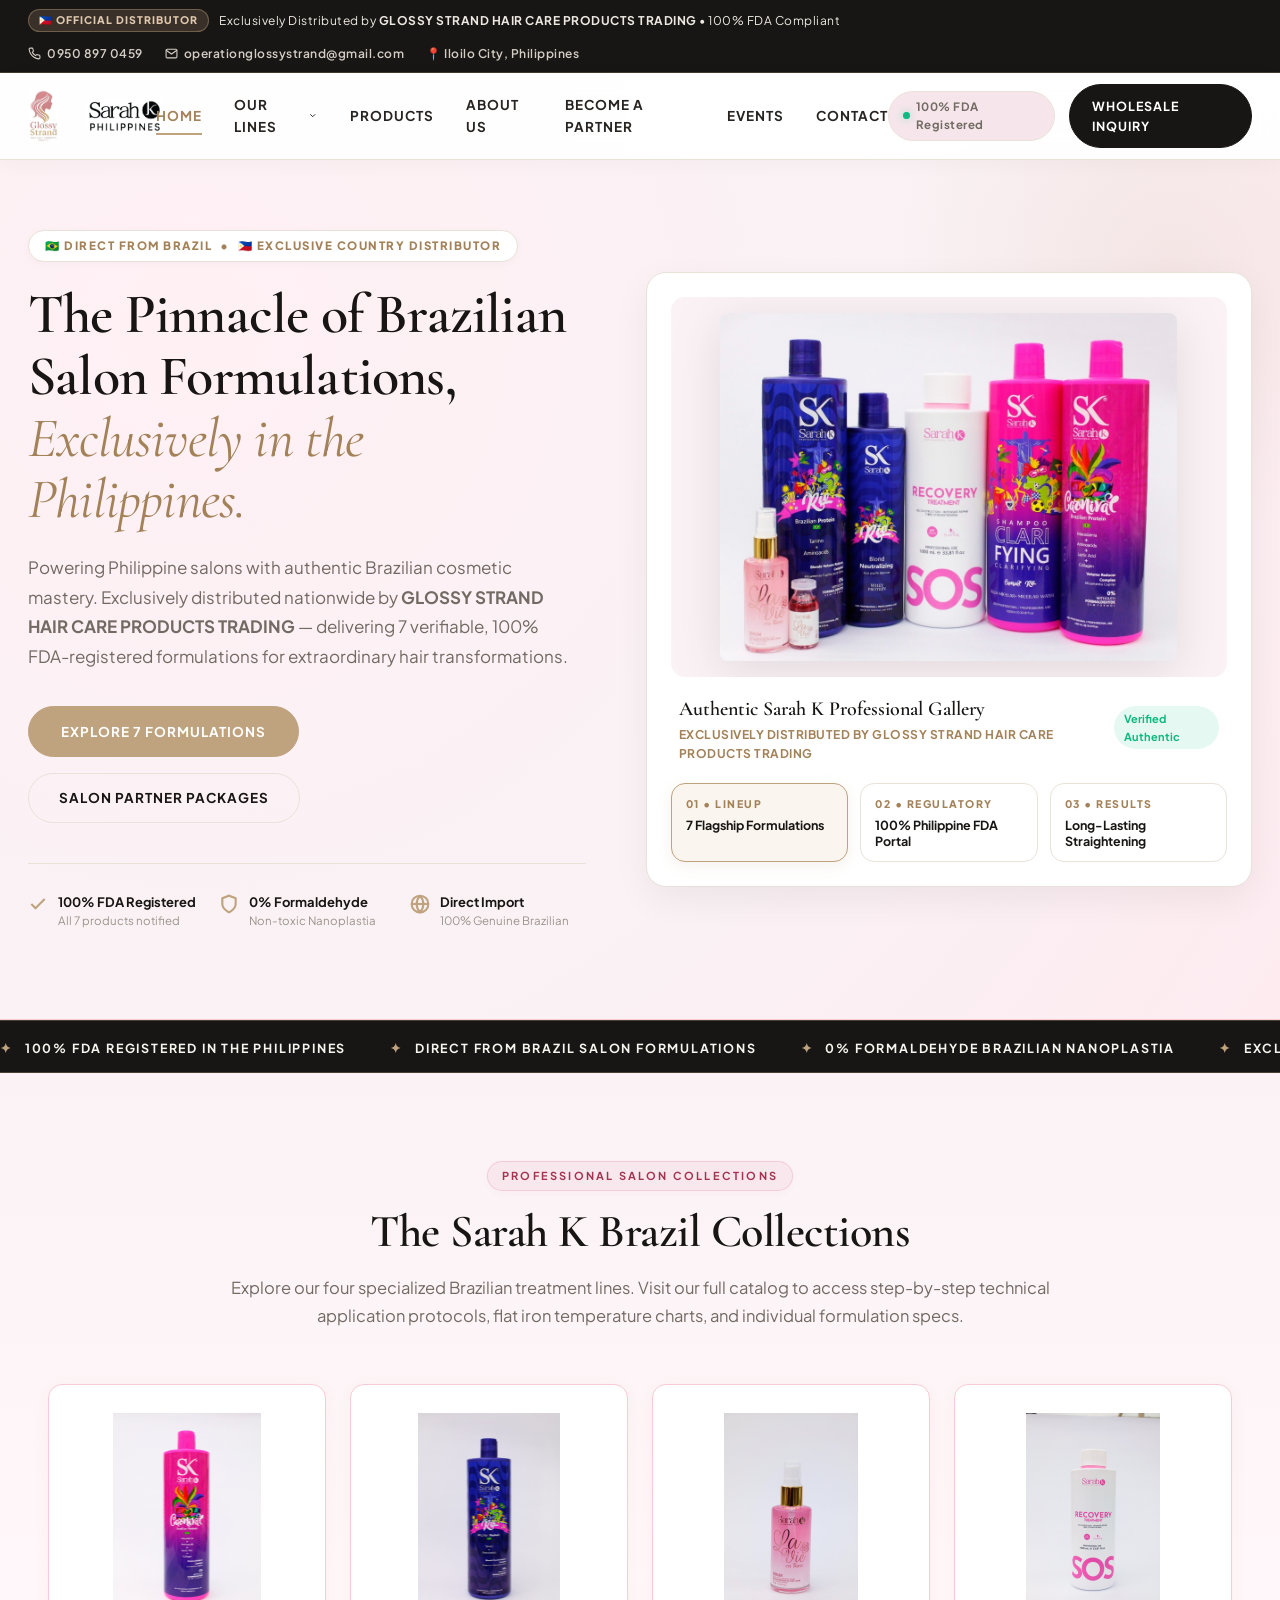
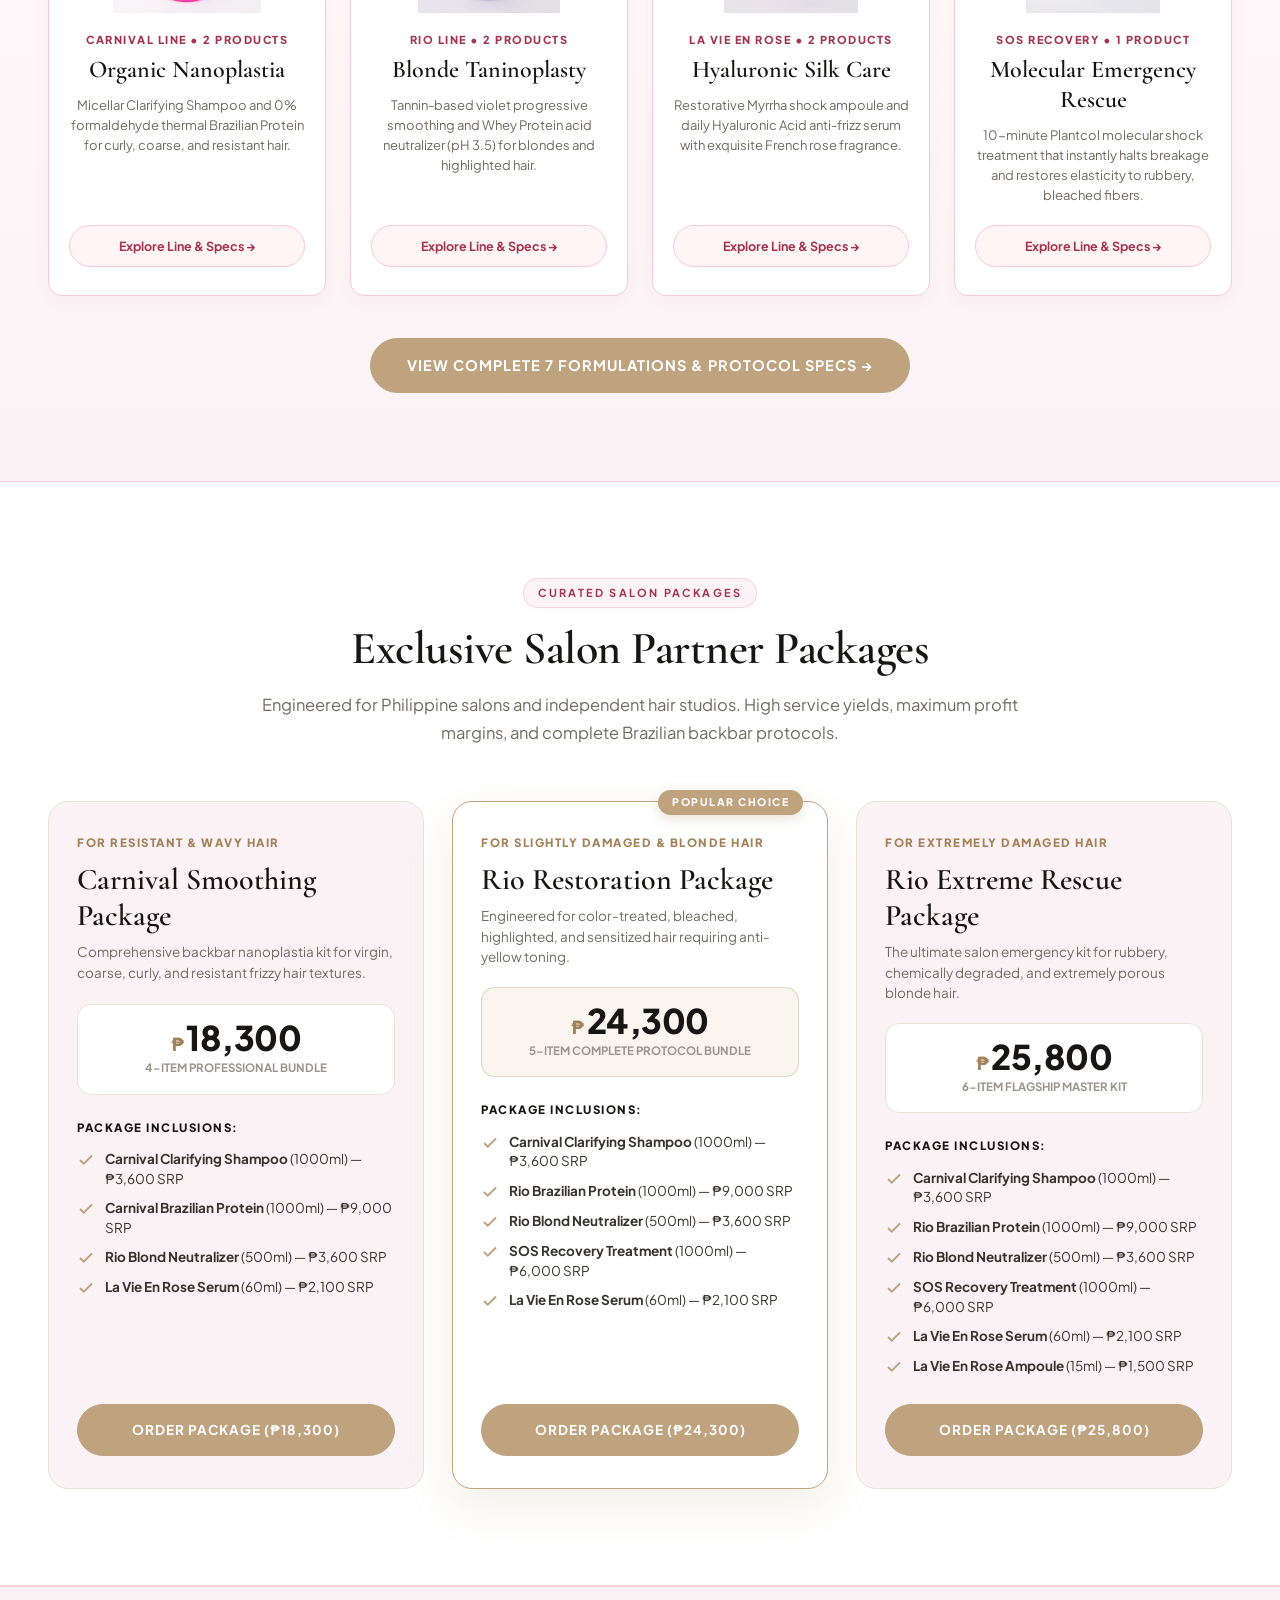
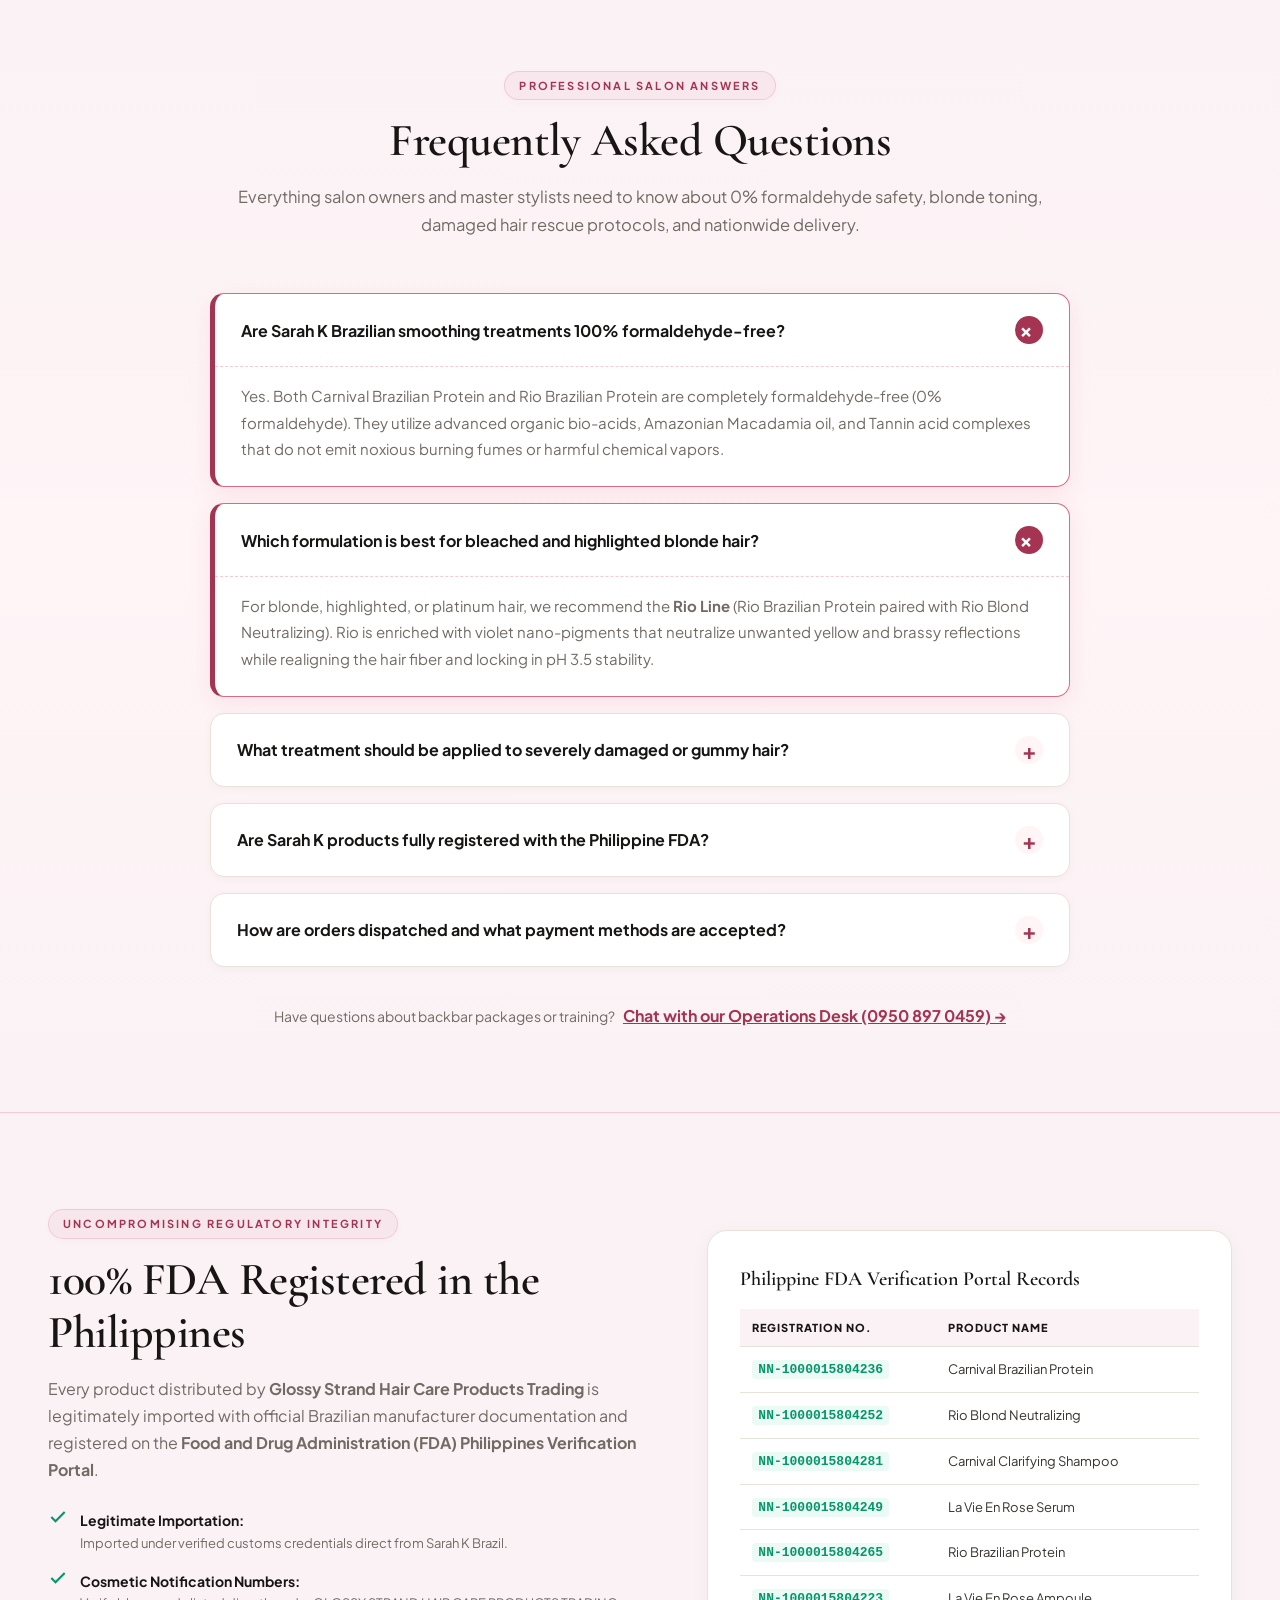
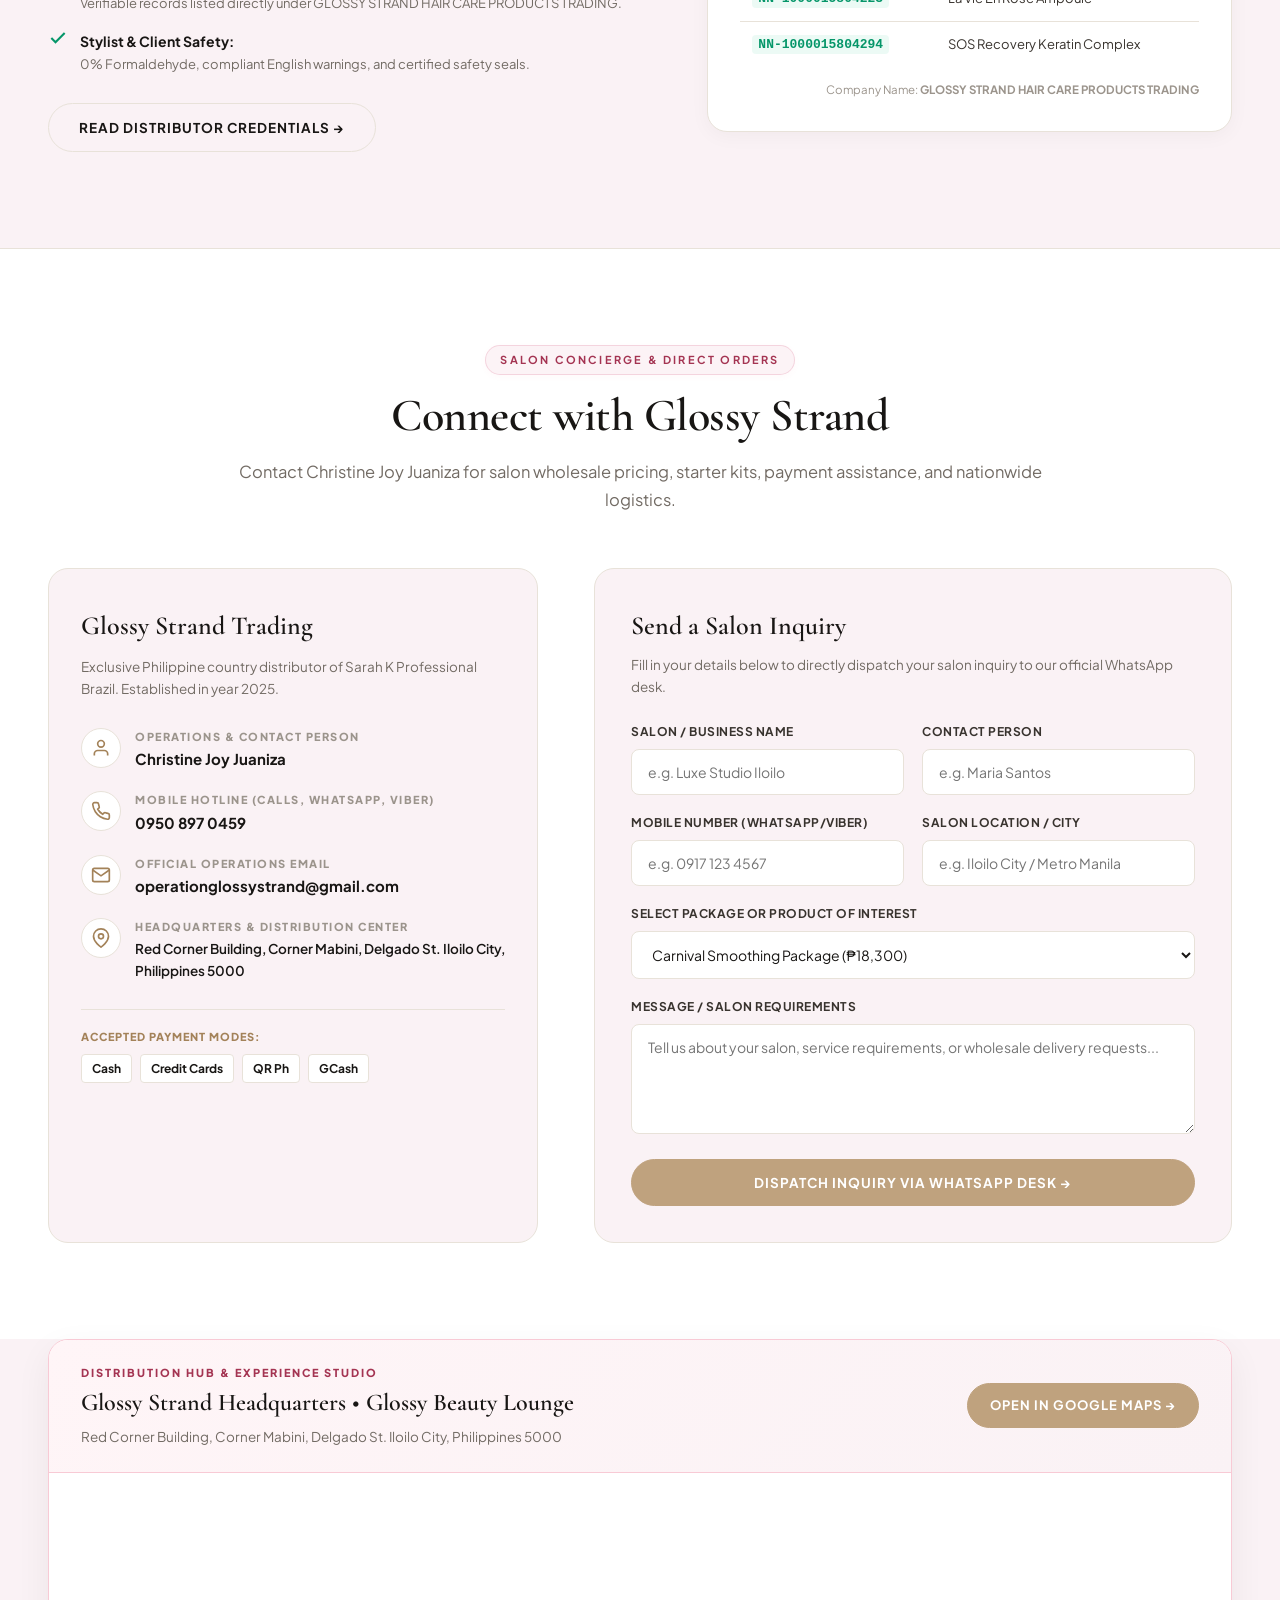
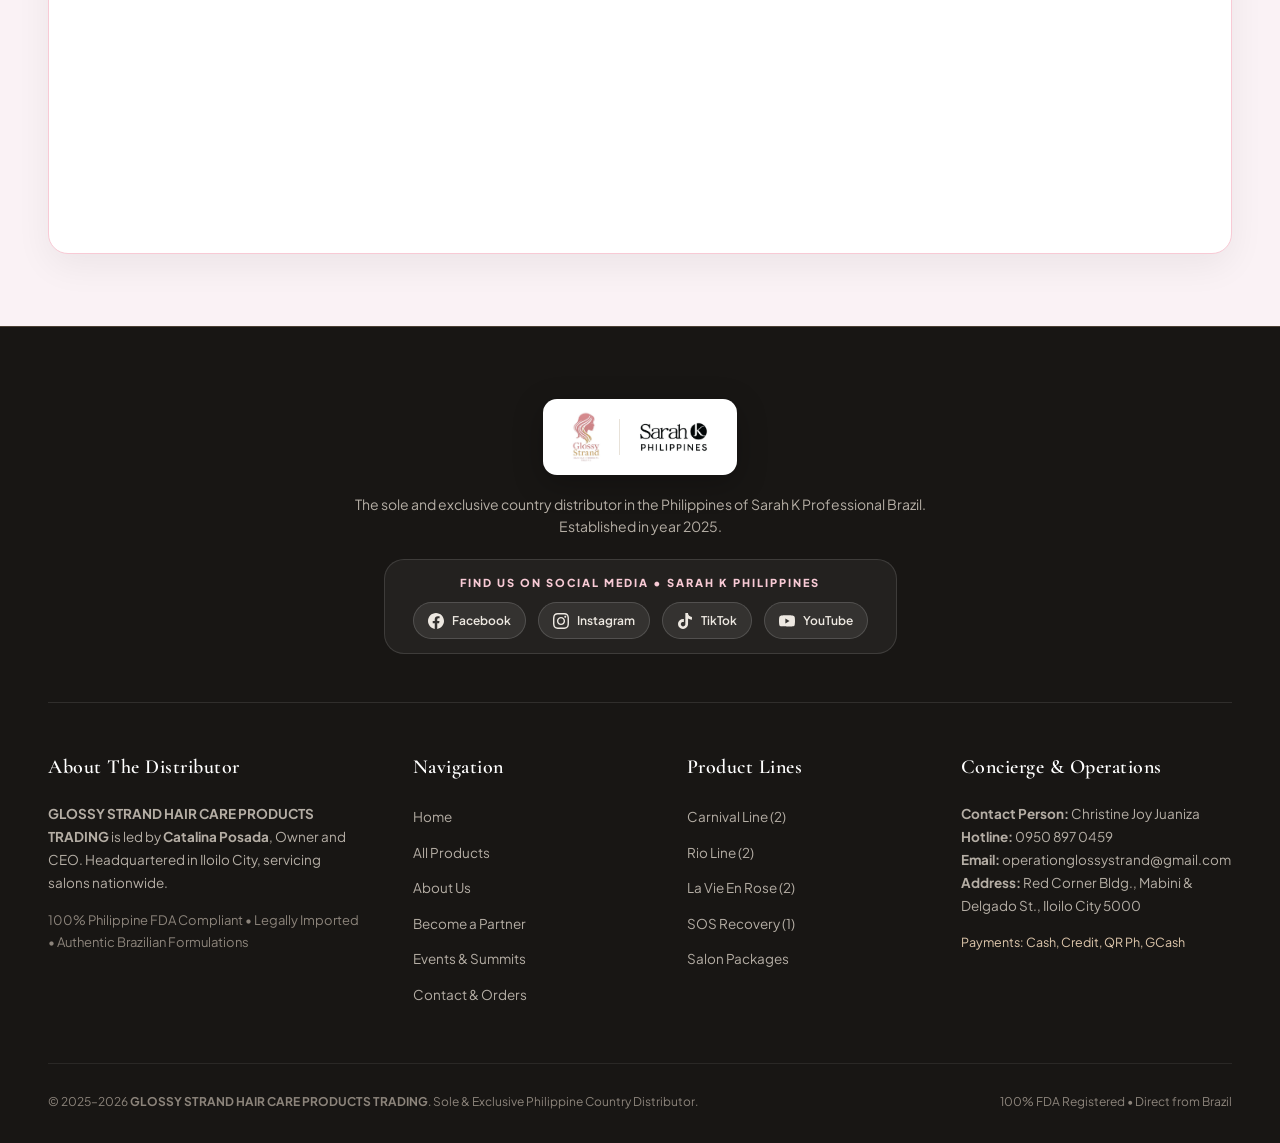
==== index.html @ d7c6caba "feat: complete Glossy Strand website with all pages, galleries, Google maps and social links" ====
<!DOCTYPE html>
<html lang="en">
<head>
  <meta charset="UTF-8">
  <meta name="viewport" content="width=device-width, initial-scale=1.0">
  <title>Glossy Strand • Exclusive Philippine Distributor of Sarah K Brazil • Brazilian Salon Cosmetics</title>
  <meta name="description" content="Official website of Glossy Strand Hair Care Products Trading, the sole country distributor of Sarah K Professional Brazil in the Philippines. 100% FDA compliant salon hair treatments.">
  <link rel="stylesheet" href="assets/css/style.css">
  <link rel="icon" type="image/png" href="assets/img/logo-glossy-strand-clean.png">
</head>
<body>

  <!-- TOP ANNOUNCEMENT BAR -->
  <div class="top-bar">
    <div class="container-wide">
      <div class="top-bar-content">
        <div class="top-bar-left">
          <span class="top-bar-badge">🇵🇭 OFFICIAL DISTRIBUTOR</span>
          <span>Exclusively Distributed by <strong>GLOSSY STRAND HAIR CARE PRODUCTS TRADING</strong> • 100% FDA Compliant</span>
        </div>
        <div class="top-bar-right">
          <a href="tel:09508970459" class="top-bar-link">
            <svg width="13" height="13" viewBox="0 0 24 24" fill="none" stroke="currentColor" stroke-width="2"><path d="M22 16.92v3a2 2 0 0 1-2.18 2 19.79 19.79 0 0 1-8.63-3.07 19.5 19.5 0 0 1-6-6 19.79 19.79 0 0 1-3.07-8.67A2 2 0 0 1 4.11 2h3a2 2 0 0 1 2 1.72 12.84 12.84 0 0 0 .7 2.81 2 2 0 0 1-.45 2.11L8.09 9.91a16 16 0 0 0 6 6l1.27-1.27a2 2 0 0 1 2.11-.45 12.84 12.84 0 0 0 2.81.7A2 2 0 0 1 22 16.92z"></path></svg>
            0950 897 0459
          </a>
          <a href="mailto:operationglossystrand@gmail.com" class="top-bar-link">
            <svg width="13" height="13" viewBox="0 0 24 24" fill="none" stroke="currentColor" stroke-width="2"><path d="M4 4h16c1.1 0 2 .9 2 2v12c0 1.1-.9 2-2 2H4c-1.1 0-2-.9-2-2V6c0-1.1.9-2 2-2z"></path><polyline points="22,6 12,13 2,6"></polyline></svg>
            operationglossystrand@gmail.com
          </a>
          <span class="top-bar-link">📍 Iloilo City, Philippines</span>
        </div>
      </div>
    </div>
  </div>

  <!-- HAUTE LUXURY SITE HEADER -->
  <header class="site-header">
    <div class="container-wide">
      <div class="nav-inner">
        <!-- Dual Brand Crest: Glossy Strand Primary + Sarah K Secondary -->
        <a href="index.html" class="brand-wrapper" title="Glossy Strand Hair Care Products Trading • Sarah K Philippines">
          <img src="assets/img/logo-glossy-strand-clean.png" alt="Glossy Strand Hair Care Products Trading" class="brand-logo-main">
          <span class="brand-divider"></span>
          <img src="assets/img/logo-sarah-k-philippines-clean.png" alt="Sarah K Philippines" class="brand-logo-secondary">
        </a>

        <!-- Main Navigation Links -->
        <nav class="nav-menu">
          <a href="index.html" class="nav-link active">Home</a>
          <div class="nav-link has-dropdown" data-toggle="mega-menu">
            Our Lines
            <svg width="11" height="11" viewBox="0 0 24 24" fill="none" stroke="currentColor" stroke-width="2.5"><polyline points="6 9 12 15 18 9"></polyline></svg>
          </div>
          <a href="products.html" class="nav-link">Products</a>
          <a href="about.html" class="nav-link">About Us</a>
          <a href="distributor.html" class="nav-link">Become a Partner</a>
          <a href="events.html" class="nav-link">Events</a>
          <a href="contact.html" class="nav-link">Contact</a>
        </nav>

        <!-- Header Actions -->
        <div class="nav-actions">
          <div class="header-status-pill">
            <span class="dot"></span>
            <span>100% FDA Registered</span>
          </div>
          <a href="contact.html" class="btn-header-cta">
            Wholesale Inquiry
          </a>
          <button class="mobile-toggle" aria-label="Toggle Navigation">☰</button>
        </div>
      </div>
    </div>

    <!-- Mega Menu Drawer -->
    <div class="mega-menu-drawer" id="megaMenuDrawer">
      <div class="container">
        <div class="mega-menu-inner">
          <div class="mega-menu-header">
            <div class="mega-menu-title">Sarah K Brazil Professional Collections</div>
            <a href="products.html" class="cta-gold" style="padding: 8px 18px; font-size: 11.5px;">View Complete Catalog &rarr;</a>
          </div>
          <div class="mega-menu-grid">
            <a href="products.html?filter=carnival" class="mega-card">
              <img src="assets/img/carnival-protein.jpg" alt="Carnival Line" class="mega-card-img">
              <span class="mega-card-name">Carnival Line (2)</span>
              <span class="mega-card-desc">Micellar Clarifying Shampoo + Nanoplastia Protein</span>
            </a>
            <a href="products.html?filter=rio" class="mega-card">
              <img src="assets/img/rio-protein.jpg" alt="Rio Line" class="mega-card-img">
              <span class="mega-card-name">Rio Line (2)</span>
              <span class="mega-card-desc">Taninoplasty Blonde Protein + Acid Neutralizer</span>
            </a>
            <a href="products.html?filter=lavie" class="mega-card">
              <img src="assets/img/lavie-serum.jpg" alt="La Vie En Rose" class="mega-card-img">
              <span class="mega-card-name">La Vie En Rose (2)</span>
              <span class="mega-card-desc">Myrrha Restorative Ampoule + Hyaluronic Serum</span>
            </a>
            <a href="products.html?filter=sos" class="mega-card">
              <img src="assets/img/sos-recovery.jpg" alt="SOS Recovery" class="mega-card-img">
              <span class="mega-card-name">SOS Recovery (1)</span>
              <span class="mega-card-desc">10-Minute Plantcol Molecular Emergency Treatment</span>
            </a>
          </div>
        </div>
      </div>
    </div>
  </header>

  <!-- =========================================================================
       EDITORIAL HERO SHOWCASE (REPLACES WEIRD HERO SLIDER)
       Clean, Architectural, Split-Screen with Interactive 3-Card Spotlight
       ========================================================================= -->
  <section class="editorial-hero-section">
    <div class="container-wide">
      <div class="hero-editorial-grid">
        
        <!-- Left Editorial Story -->
        <div class="hero-editorial-content">
          <div class="hero-distributor-badge">
            <span>🇧🇷 Direct from Brazil</span>
            <span>•</span>
            <span>🇵🇭 Exclusive Country Distributor</span>
          </div>
          <h1 class="hero-headline">
            The Pinnacle of Brazilian Salon Formulations, <em>Exclusively in the Philippines.</em>
          </h1>
          <p class="hero-description">
            Powering Philippine salons with authentic Brazilian cosmetic mastery. Exclusively distributed nationwide by <strong>GLOSSY STRAND HAIR CARE PRODUCTS TRADING</strong> — delivering 7 verifiable, 100% FDA-registered formulations for extraordinary hair transformations.
          </p>

          <div class="hero-cta-group">
            <a href="#boutique" class="cta-gold">Explore 7 Formulations</a>
            <a href="distributor.html" class="cta-outline">Salon Partner Packages</a>
          </div>

          <div class="hero-trust-strip">
            <div class="hero-trust-item">
              <svg width="20" height="20" viewBox="0 0 24 24" fill="none" stroke="currentColor" stroke-width="2.5"><polyline points="20 6 9 17 4 12"></polyline></svg>
              <div>
                <strong>100% FDA Registered</strong>
                <span>All 7 products notified</span>
              </div>
            </div>
            <div class="hero-trust-item">
              <svg width="20" height="20" viewBox="0 0 24 24" fill="none" stroke="currentColor" stroke-width="2.5"><path d="M12 22s8-4 8-10V5l-8-3-8 3v7c0 6 8 10 8 10z"></path></svg>
              <div>
                <strong>0% Formaldehyde</strong>
                <span>Non-toxic Nanoplastia</span>
              </div>
            </div>
            <div class="hero-trust-item">
              <svg width="20" height="20" viewBox="0 0 24 24" fill="none" stroke="currentColor" stroke-width="2.5"><circle cx="12" cy="12" r="10"></circle><path d="M12 2a14.5 14.5 0 0 0 0 20 14.5 14.5 0 0 0 0-20"></path><path d="M2 12h20"></path></svg>
              <div>
                <strong>Direct Import</strong>
                <span>100% Genuine Brazilian</span>
              </div>
            </div>
          </div>
        </div>

        <!-- Right Interactive Spotlight Gallery -->
        <div class="hero-spotlight-gallery">
          <div class="gallery-stage">
            
            <div class="gallery-frame-container">
              <!-- Frame 1: All 7 Products Lineup -->
              <div class="gallery-frame active" id="frame-lineup">
                <img src="assets/img/slide-products-lineup.jpg" alt="Sarah K Brazil 7 Formulations Complete Lineup">
              </div>

              <!-- Frame 2: FDA Compliance Records -->
              <div class="gallery-frame" id="frame-fda">
                <img src="assets/img/slide-fda-compliance.jpg" alt="Philippine FDA Verification Portal and International Certificates">
              </div>

              <!-- Frame 3: Straightening Hair Model -->
              <div class="gallery-frame gallery-frame-model" id="frame-model">
                <img src="assets/img/slide-straightening-secret.jpg" alt="The Secret to Long-Lasting Straightening Starts Here">
              </div>
            </div>

            <div class="gallery-caption-bar">
              <div>
                <div class="gallery-caption-title">Authentic Sarah K Professional Gallery</div>
                <div class="gallery-caption-sub">Exclusively Distributed by Glossy Strand Hair Care Products Trading</div>
              </div>
              <span style="font-size: 11px; font-weight: 700; color: #10B981; background: rgba(16,185,129,0.1); padding: 4px 10px; border-radius: 9999px;">
                Verified Authentic
              </span>
            </div>

            <!-- 3 Interactive Selector Cards -->
            <div class="gallery-selector-tabs">
              <div class="gallery-tab-card active" data-frame="frame-lineup">
                <span class="tab-card-num">01 • LINEUP</span>
                <span class="tab-card-name">7 Flagship Formulations</span>
              </div>
              <div class="gallery-tab-card" data-frame="frame-fda">
                <span class="tab-card-num">02 • REGULATORY</span>
                <span class="tab-card-name">100% Philippine FDA Portal</span>
              </div>
              <div class="gallery-tab-card" data-frame="frame-model">
                <span class="tab-card-num">03 • RESULTS</span>
                <span class="tab-card-name">Long-Lasting Straightening</span>
              </div>
            </div>

          </div>
        </div>

      </div>
    </div>
  </section>

  <!-- LUXURY MARQUEE RIBBON -->
  <div class="luxury-ribbon">
    <div class="ribbon-track">
      <span class="ribbon-item"><span class="ribbon-star">✦</span> 100% FDA Registered in the Philippines</span>
      <span class="ribbon-item"><span class="ribbon-star">✦</span> Direct from Brazil Salon Formulations</span>
      <span class="ribbon-item"><span class="ribbon-star">✦</span> 0% Formaldehyde Brazilian Nanoplastia</span>
      <span class="ribbon-item"><span class="ribbon-star">✦</span> Exclusively Distributed by Glossy Strand</span>
      <span class="ribbon-item"><span class="ribbon-star">✦</span> Backbar Starter Packages Available</span>
      <span class="ribbon-item"><span class="ribbon-star">✦</span> Trusted by Master Hair Artists Nationwide</span>
      <!-- Seamless loop -->
      <span class="ribbon-item"><span class="ribbon-star">✦</span> 100% FDA Registered in the Philippines</span>
      <span class="ribbon-item"><span class="ribbon-star">✦</span> Direct from Brazil Salon Formulations</span>
      <span class="ribbon-item"><span class="ribbon-star">✦</span> 0% Formaldehyde Brazilian Nanoplastia</span>
      <span class="ribbon-item"><span class="ribbon-star">✦</span> Exclusively Distributed by Glossy Strand</span>
      <span class="ribbon-item"><span class="ribbon-star">✦</span> Backbar Starter Packages Available</span>
      <span class="ribbon-item"><span class="ribbon-star">✦</span> Trusted by Master Hair Artists Nationwide</span>
    </div>
  </div>

  <!-- =========================================================================
       EDITORIAL COLLECTIONS SHOWCASE (BRIEF TEASER - DIRECTS TO PRODUCTS PAGE)
       ========================================================================= -->
  <section class="home-showcase-section" id="showcase">
    <div class="container">
      <div class="section-head">
        <span class="section-eyebrow">Professional Salon Collections</span>
        <h2 class="section-title">The Sarah K Brazil Collections</h2>
        <p class="section-subtitle">
          Explore our four specialized Brazilian treatment lines. Visit our full catalog to access step-by-step technical application protocols, flat iron temperature charts, and individual formulation specs.
        </p>
      </div>

      <div class="home-showcase-grid">

        <!-- Line 1: Carnival Line -->
        <div class="home-showcase-card">
          <div class="home-showcase-img-box">
            <img src="assets/img/carnival-protein.jpg" alt="Carnival Line - Organic Nanoplastia">
          </div>
          <span class="home-showcase-count">Carnival Line • 2 Products</span>
          <h3 class="home-showcase-title">Organic Nanoplastia</h3>
          <p class="home-showcase-summary">
            Micellar Clarifying Shampoo and 0% formaldehyde thermal Brazilian Protein for curly, coarse, and resistant hair.
          </p>
          <a href="products.html?filter=carnival" class="btn-showcase-explore">
            Explore Line &amp; Specs &rarr;
          </a>
        </div>

        <!-- Line 2: Rio Line -->
        <div class="home-showcase-card">
          <div class="home-showcase-img-box">
            <img src="assets/img/rio-protein.jpg" alt="Rio Line - Taninoplasty Blonde Smoothing">
          </div>
          <span class="home-showcase-count">Rio Line • 2 Products</span>
          <h3 class="home-showcase-title">Blonde Taninoplasty</h3>
          <p class="home-showcase-summary">
            Tannin-based violet progressive smoothing and Whey Protein acid neutralizer (pH 3.5) for blondes and highlighted hair.
          </p>
          <a href="products.html?filter=rio" class="btn-showcase-explore">
            Explore Line &amp; Specs &rarr;
          </a>
        </div>

        <!-- Line 3: La Vie En Rose -->
        <div class="home-showcase-card">
          <div class="home-showcase-img-box">
            <img src="assets/img/lavie-serum.jpg" alt="La Vie En Rose Line - Hyaluronic & Myrrha Care">
          </div>
          <span class="home-showcase-count">La Vie En Rose • 2 Products</span>
          <h3 class="home-showcase-title">Hyaluronic Silk Care</h3>
          <p class="home-showcase-summary">
            Restorative Myrrha shock ampoule and daily Hyaluronic Acid anti-frizz serum with exquisite French rose fragrance.
          </p>
          <a href="products.html?filter=lavie" class="btn-showcase-explore">
            Explore Line &amp; Specs &rarr;
          </a>
        </div>

        <!-- Line 4: SOS Recovery -->
        <div class="home-showcase-card">
          <div class="home-showcase-img-box">
            <img src="assets/img/sos-recovery.jpg" alt="SOS Recovery Treatment - Plantcol Molecular Shock">
          </div>
          <span class="home-showcase-count">SOS Recovery • 1 Product</span>
          <h3 class="home-showcase-title">Molecular Emergency Rescue</h3>
          <p class="home-showcase-summary">
            10-minute Plantcol molecular shock treatment that instantly halts breakage and restores elasticity to rubbery, bleached fibers.
          </p>
          <a href="products.html?filter=sos" class="btn-showcase-explore">
            Explore Line &amp; Specs &rarr;
          </a>
        </div>

      </div>

      <!-- Callout to full catalog -->
      <div style="text-align: center; margin-top: 42px;">
        <a href="products.html" class="cta-gold" style="padding: 15px 36px; font-size: 14.5px;">
          View Complete 7 Formulations &amp; Protocol Specs &rarr;
        </a>
      </div>
    </div>
  </section>

  <!-- =========================================================================
       SALON PACKAGES ATELIER (3 SALON PACKAGES)
       ========================================================================= -->
  <section class="packages-atelier-section" id="packages">
    <div class="container">
      <div class="section-head">
        <span class="section-eyebrow">Curated Salon Packages</span>
        <h2 class="section-title">Exclusive Salon Partner Packages</h2>
        <p class="section-subtitle">
          Engineered for Philippine salons and independent hair studios. High service yields, maximum profit margins, and complete Brazilian backbar protocols.
        </p>
      </div>

      <div class="packages-grid">

        <!-- Package 1: Carnival -->
        <div class="luxury-pkg-card">
          <span class="pkg-target-badge">FOR RESISTANT &amp; WAVY HAIR</span>
          <h3 class="pkg-title">Carnival Smoothing Package</h3>
          <p class="pkg-summary">Comprehensive backbar nanoplastia kit for virgin, coarse, curly, and resistant frizzy hair textures.</p>

          <div class="pkg-price-banner">
            <div class="pkg-price-amount"><span>₱</span>18,300</div>
            <div class="pkg-price-caption">4-Item Professional Bundle</div>
          </div>

          <div class="pkg-includes-heading">Package Inclusions:</div>
          <ul class="pkg-items-list">
            <li class="pkg-item">
              <svg width="18" height="18" viewBox="0 0 24 24" fill="none" stroke="currentColor" stroke-width="2.5"><polyline points="20 6 9 17 4 12"></polyline></svg>
              <span><strong>Carnival Clarifying Shampoo</strong> (1000ml) — ₱3,600 SRP</span>
            </li>
            <li class="pkg-item">
              <svg width="18" height="18" viewBox="0 0 24 24" fill="none" stroke="currentColor" stroke-width="2.5"><polyline points="20 6 9 17 4 12"></polyline></svg>
              <span><strong>Carnival Brazilian Protein</strong> (1000ml) — ₱9,000 SRP</span>
            </li>
            <li class="pkg-item">
              <svg width="18" height="18" viewBox="0 0 24 24" fill="none" stroke="currentColor" stroke-width="2.5"><polyline points="20 6 9 17 4 12"></polyline></svg>
              <span><strong>Rio Blond Neutralizer</strong> (500ml) — ₱3,600 SRP</span>
            </li>
            <li class="pkg-item">
              <svg width="18" height="18" viewBox="0 0 24 24" fill="none" stroke="currentColor" stroke-width="2.5"><polyline points="20 6 9 17 4 12"></polyline></svg>
              <span><strong>La Vie En Rose Serum</strong> (60ml) — ₱2,100 SRP</span>
            </li>
          </ul>

          <a href="https://wa.me/639508970459?text=Hello%20Glossy%20Strand!%20I%20would%20like%20to%20order%20the%20Carnival%20Package%20(₱18,300)%20for%20my%20salon." target="_blank" class="cta-gold" style="width: 100%;">
            Order Package (₱18,300)
          </a>
        </div>

        <!-- Package 2: Rio Standard (Featured) -->
        <div class="luxury-pkg-card featured">
          <div class="pkg-ribbon">POPULAR CHOICE</div>
          <span class="pkg-target-badge">FOR SLIGHTLY DAMAGED &amp; BLONDE HAIR</span>
          <h3 class="pkg-title">Rio Restoration Package</h3>
          <p class="pkg-summary">Engineered for color-treated, bleached, highlighted, and sensitized hair requiring anti-yellow toning.</p>

          <div class="pkg-price-banner">
            <div class="pkg-price-amount"><span>₱</span>24,300</div>
            <div class="pkg-price-caption">5-Item Complete Protocol Bundle</div>
          </div>

          <div class="pkg-includes-heading">Package Inclusions:</div>
          <ul class="pkg-items-list">
            <li class="pkg-item">
              <svg width="18" height="18" viewBox="0 0 24 24" fill="none" stroke="currentColor" stroke-width="2.5"><polyline points="20 6 9 17 4 12"></polyline></svg>
              <span><strong>Carnival Clarifying Shampoo</strong> (1000ml) — ₱3,600 SRP</span>
            </li>
            <li class="pkg-item">
              <svg width="18" height="18" viewBox="0 0 24 24" fill="none" stroke="currentColor" stroke-width="2.5"><polyline points="20 6 9 17 4 12"></polyline></svg>
              <span><strong>Rio Brazilian Protein</strong> (1000ml) — ₱9,000 SRP</span>
            </li>
            <li class="pkg-item">
              <svg width="18" height="18" viewBox="0 0 24 24" fill="none" stroke="currentColor" stroke-width="2.5"><polyline points="20 6 9 17 4 12"></polyline></svg>
              <span><strong>Rio Blond Neutralizer</strong> (500ml) — ₱3,600 SRP</span>
            </li>
            <li class="pkg-item">
              <svg width="18" height="18" viewBox="0 0 24 24" fill="none" stroke="currentColor" stroke-width="2.5"><polyline points="20 6 9 17 4 12"></polyline></svg>
              <span><strong>SOS Recovery Treatment</strong> (1000ml) — ₱6,000 SRP</span>
            </li>
            <li class="pkg-item">
              <svg width="18" height="18" viewBox="0 0 24 24" fill="none" stroke="currentColor" stroke-width="2.5"><polyline points="20 6 9 17 4 12"></polyline></svg>
              <span><strong>La Vie En Rose Serum</strong> (60ml) — ₱2,100 SRP</span>
            </li>
          </ul>

          <a href="https://wa.me/639508970459?text=Hello%20Glossy%20Strand!%20I%20would%20like%20to%20order%20the%20Rio%20Package%20for%20Slightly%20Damaged%20Hair%20(₱24,300)%20for%20my%20salon." target="_blank" class="cta-gold" style="width: 100%;">
            Order Package (₱24,300)
          </a>
        </div>

        <!-- Package 3: Rio Extreme -->
        <div class="luxury-pkg-card">
          <span class="pkg-target-badge">FOR EXTREMELY DAMAGED HAIR</span>
          <h3 class="pkg-title">Rio Extreme Rescue Package</h3>
          <p class="pkg-summary">The ultimate salon emergency kit for rubbery, chemically degraded, and extremely porous blonde hair.</p>

          <div class="pkg-price-banner">
            <div class="pkg-price-amount"><span>₱</span>25,800</div>
            <div class="pkg-price-caption">6-Item Flagship Master Kit</div>
          </div>

          <div class="pkg-includes-heading">Package Inclusions:</div>
          <ul class="pkg-items-list">
            <li class="pkg-item">
              <svg width="18" height="18" viewBox="0 0 24 24" fill="none" stroke="currentColor" stroke-width="2.5"><polyline points="20 6 9 17 4 12"></polyline></svg>
              <span><strong>Carnival Clarifying Shampoo</strong> (1000ml) — ₱3,600 SRP</span>
            </li>
            <li class="pkg-item">
              <svg width="18" height="18" viewBox="0 0 24 24" fill="none" stroke="currentColor" stroke-width="2.5"><polyline points="20 6 9 17 4 12"></polyline></svg>
              <span><strong>Rio Brazilian Protein</strong> (1000ml) — ₱9,000 SRP</span>
            </li>
            <li class="pkg-item">
              <svg width="18" height="18" viewBox="0 0 24 24" fill="none" stroke="currentColor" stroke-width="2.5"><polyline points="20 6 9 17 4 12"></polyline></svg>
              <span><strong>Rio Blond Neutralizer</strong> (500ml) — ₱3,600 SRP</span>
            </li>
            <li class="pkg-item">
              <svg width="18" height="18" viewBox="0 0 24 24" fill="none" stroke="currentColor" stroke-width="2.5"><polyline points="20 6 9 17 4 12"></polyline></svg>
              <span><strong>SOS Recovery Treatment</strong> (1000ml) — ₱6,000 SRP</span>
            </li>
            <li class="pkg-item">
              <svg width="18" height="18" viewBox="0 0 24 24" fill="none" stroke="currentColor" stroke-width="2.5"><polyline points="20 6 9 17 4 12"></polyline></svg>
              <span><strong>La Vie En Rose Serum</strong> (60ml) — ₱2,100 SRP</span>
            </li>
            <li class="pkg-item">
              <svg width="18" height="18" viewBox="0 0 24 24" fill="none" stroke="currentColor" stroke-width="2.5"><polyline points="20 6 9 17 4 12"></polyline></svg>
              <span><strong>La Vie En Rose Ampoule</strong> (15ml) — ₱1,500 SRP</span>
            </li>
          </ul>

          <a href="https://wa.me/639508970459?text=Hello%20Glossy%20Strand!%20I%20would%20like%20to%20order%20the%20Rio%20Package%20for%20Extremely%20Damaged%20Hair%20(₱25,800)%20for%20my%20salon." target="_blank" class="cta-gold" style="width: 100%;">
            Order Package (₱25,800)
          </a>
        </div>

      </div>
    </div>
  </section>

  <!-- =========================================================================
       INTERACTIVE FAQ ACCORDION (PROMINENTLY VISIBLE SALON INTELLIGENCE)
       ========================================================================= -->
  <section class="faq-accordion-section" id="faq">
    <div class="container">
      <div class="section-head">
        <span class="section-eyebrow">Professional Salon Answers</span>
        <h2 class="section-title">Frequently Asked Questions</h2>
        <p class="section-subtitle">
          Everything salon owners and master stylists need to know about 0% formaldehyde safety, blonde toning, damaged hair rescue protocols, and nationwide delivery.
        </p>
      </div>

      <div class="faq-list">
        <!-- Q1 -->
        <div class="faq-card active">
          <button class="faq-question-btn">
            <span>Are Sarah K Brazilian smoothing treatments 100% formaldehyde-free?</span>
            <span class="faq-icon-cross">+</span>
          </button>
          <div class="faq-answer-body">
            Yes. Both Carnival Brazilian Protein and Rio Brazilian Protein are completely formaldehyde-free (0% formaldehyde). They utilize advanced organic bio-acids, Amazonian Macadamia oil, and Tannin acid complexes that do not emit noxious burning fumes or harmful chemical vapors.
          </div>
        </div>

        <!-- Q2 -->
        <div class="faq-card active">
          <button class="faq-question-btn">
            <span>Which formulation is best for bleached and highlighted blonde hair?</span>
            <span class="faq-icon-cross">+</span>
          </button>
          <div class="faq-answer-body">
            For blonde, highlighted, or platinum hair, we recommend the <strong>Rio Line</strong> (Rio Brazilian Protein paired with Rio Blond Neutralizing). Rio is enriched with violet nano-pigments that neutralize unwanted yellow and brassy reflections while realigning the hair fiber and locking in pH 3.5 stability.
          </div>
        </div>

        <!-- Q3 -->
        <div class="faq-card">
          <button class="faq-question-btn">
            <span>What treatment should be applied to severely damaged or gummy hair?</span>
            <span class="faq-icon-cross">+</span>
          </button>
          <div class="faq-answer-body">
            For hair that is breaking, rubbery, or over-processed from chemical services, apply <strong>SOS Recovery Treatment</strong> immediately. Powered by Plantcol technology, it halts chemical breakage in 10 minutes and restores cortex elasticity before any smoothing procedure is performed.
          </div>
        </div>

        <!-- Q4 -->
        <div class="faq-card">
          <button class="faq-question-btn">
            <span>Are Sarah K products fully registered with the Philippine FDA?</span>
            <span class="faq-icon-cross">+</span>
          </button>
          <div class="faq-answer-body">
            Yes. Glossy Strand Hair Care Products Trading has secured official Cosmetic Product Notifications for all 7 products on the Philippine Food and Drug Administration (FDA) Verification Portal. We guarantee legitimate importation and compliant labeling for complete peace of mind.
          </div>
        </div>

        <!-- Q5 -->
        <div class="faq-card">
          <button class="faq-question-btn">
            <span>How are orders dispatched and what payment methods are accepted?</span>
            <span class="faq-icon-cross">+</span>
          </button>
          <div class="faq-answer-body">
            Orders are dispatched directly from our distribution center in Iloilo City nationwide across Luzon, Visayas, and Mindanao. We accept Cash, Credit Cards, QR Ph, and GCash. Contact Christine Joy Juaniza at <strong>0950 897 0459</strong> for immediate assistance.
          </div>
        </div>
      </div>

      <!-- Quick WhatsApp Help Callout -->
      <div style="text-align: center; margin-top: 36px;">
        <span style="font-size: 14px; color: var(--color-slate-muted);">Have questions about backbar packages or training? </span>
        <a href="https://wa.me/639508970459?text=Hello%20Glossy%20Strand!%20I%20have%20questions%20about%20Sarah%20K%20products." target="_blank" style="color: var(--baby-pink-deep); font-weight: 700; text-decoration: underline; margin-left: 6px;">
          Chat with our Operations Desk (0950 897 0459) &rarr;
        </a>
      </div>
    </div>
  </section>

  <!-- =========================================================================
       VERIFIABLE PHILIPPINE FDA REGULATORY PORTAL
       ========================================================================= -->
  <section class="fda-trust-section" id="fda">
    <div class="container">
      <div class="fda-trust-grid">
        
        <div>
          <span class="section-eyebrow">Uncompromising Regulatory Integrity</span>
          <h2 class="section-title">100% FDA Registered in the Philippines</h2>
          <p style="font-size: 16px; line-height: 1.7; color: var(--color-slate-muted); margin-bottom: 24px;">
            Every product distributed by <strong>Glossy Strand Hair Care Products Trading</strong> is legitimately imported with official Brazilian manufacturer documentation and registered on the <strong>Food and Drug Administration (FDA) Philippines Verification Portal</strong>.
          </p>

          <div style="display: flex; flex-direction: column; gap: 14px; margin-bottom: 28px;">
            <div style="display: flex; gap: 12px; align-items: flex-start;">
              <svg width="20" height="20" viewBox="0 0 24 24" fill="none" stroke="#059669" stroke-width="2.5"><polyline points="20 6 9 17 4 12"></polyline></svg>
              <div>
                <strong style="color: var(--color-noir); font-size: 14px;">Legitimate Importation:</strong>
                <p style="font-size: 13px; color: var(--color-slate-muted);">Imported under verified customs credentials direct from Sarah K Brazil.</p>
              </div>
            </div>
            <div style="display: flex; gap: 12px; align-items: flex-start;">
              <svg width="20" height="20" viewBox="0 0 24 24" fill="none" stroke="#059669" stroke-width="2.5"><polyline points="20 6 9 17 4 12"></polyline></svg>
              <div>
                <strong style="color: var(--color-noir); font-size: 14px;">Cosmetic Notification Numbers:</strong>
                <p style="font-size: 13px; color: var(--color-slate-muted);">Verifiable records listed directly under GLOSSY STRAND HAIR CARE PRODUCTS TRADING.</p>
              </div>
            </div>
            <div style="display: flex; gap: 12px; align-items: flex-start;">
              <svg width="20" height="20" viewBox="0 0 24 24" fill="none" stroke="#059669" stroke-width="2.5"><polyline points="20 6 9 17 4 12"></polyline></svg>
              <div>
                <strong style="color: var(--color-noir); font-size: 14px;">Stylist &amp; Client Safety:</strong>
                <p style="font-size: 13px; color: var(--color-slate-muted);">0% Formaldehyde, compliant English warnings, and certified safety seals.</p>
              </div>
            </div>
          </div>

          <a href="about.html" class="cta-outline">Read Distributor Credentials &rarr;</a>
        </div>

        <!-- Verifiable Notification Records Table -->
        <div class="fda-trust-card">
          <h4 style="font-family: var(--font-serif); font-size: 20px; font-weight: 600; color: var(--color-noir); margin-bottom: 14px;">
            Philippine FDA Verification Portal Records
          </h4>
          <table class="fda-table">
            <thead>
              <tr>
                <th>Registration No.</th>
                <th>Product Name</th>
              </tr>
            </thead>
            <tbody>
              <tr>
                <td><span class="fda-reg-code">NN-1000015804236</span></td>
                <td>Carnival Brazilian Protein</td>
              </tr>
              <tr>
                <td><span class="fda-reg-code">NN-1000015804252</span></td>
                <td>Rio Blond Neutralizing</td>
              </tr>
              <tr>
                <td><span class="fda-reg-code">NN-1000015804281</span></td>
                <td>Carnival Clarifying Shampoo</td>
              </tr>
              <tr>
                <td><span class="fda-reg-code">NN-1000015804249</span></td>
                <td>La Vie En Rose Serum</td>
              </tr>
              <tr>
                <td><span class="fda-reg-code">NN-1000015804265</span></td>
                <td>Rio Brazilian Protein</td>
              </tr>
              <tr>
                <td><span class="fda-reg-code">NN-1000015804223</span></td>
                <td>La Vie En Rose Ampoule</td>
              </tr>
              <tr>
                <td><span class="fda-reg-code">NN-1000015804294</span></td>
                <td>SOS Recovery Keratin Complex</td>
              </tr>
            </tbody>
          </table>
          <div style="font-size: 11.5px; color: var(--color-slate-light); margin-top: 14px; text-align: right;">
            Company Name: <strong>GLOSSY STRAND HAIR CARE PRODUCTS TRADING</strong>
          </div>
        </div>

      </div>
    </div>
  </section>

  <!-- =========================================================================
       SALON CONCIERGE & INQUIRY FORM
       ========================================================================= -->
  <section class="concierge-section" id="contact">
    <div class="container">
      <div class="section-head">
        <span class="section-eyebrow">Salon Concierge &amp; Direct Orders</span>
        <h2 class="section-title">Connect with Glossy Strand</h2>
        <p class="section-subtitle">
          Contact Christine Joy Juaniza for salon wholesale pricing, starter kits, payment assistance, and nationwide logistics.
        </p>
      </div>

      <div class="concierge-grid">
        
        <!-- Contact Info Card -->
        <div class="concierge-card-info">
          <h3 style="font-family: var(--font-serif); font-size: 26px; font-weight: 600; color: var(--color-noir); margin-bottom: 10px;">
            Glossy Strand Trading
          </h3>
          <p style="font-size: 13.5px; color: var(--color-slate-muted); line-height: 1.6;">
            Exclusive Philippine country distributor of Sarah K Professional Brazil. Established in year 2025.
          </p>

          <div class="concierge-items-list">
            <div class="concierge-item">
              <div class="concierge-icon">
                <svg width="20" height="20" viewBox="0 0 24 24" fill="none" stroke="currentColor" stroke-width="2"><path d="M20 21v-2a4 4 0 0 0-4-4H8a4 4 0 0 0-4 4v2"></path><circle cx="12" cy="7" r="4"></circle></svg>
              </div>
              <div class="concierge-meta">
                <span class="lbl">Operations &amp; Contact Person</span>
                <span class="val">Christine Joy Juaniza</span>
              </div>
            </div>

            <div class="concierge-item">
              <div class="concierge-icon">
                <svg width="20" height="20" viewBox="0 0 24 24" fill="none" stroke="currentColor" stroke-width="2"><path d="M22 16.92v3a2 2 0 0 1-2.18 2 19.79 19.79 0 0 1-8.63-3.07 19.5 19.5 0 0 1-6-6 19.79 19.79 0 0 1-3.07-8.67A2 2 0 0 1 4.11 2h3a2 2 0 0 1 2 1.72 12.84 12.84 0 0 0 .7 2.81 2 2 0 0 1-.45 2.11L8.09 9.91a16 16 0 0 0 6 6l1.27-1.27a2 2 0 0 1 2.11-.45 12.84 12.84 0 0 0 2.81.7A2 2 0 0 1 22 16.92z"></path></svg>
              </div>
              <div class="concierge-meta">
                <span class="lbl">Mobile Hotline (Calls, WhatsApp, Viber)</span>
                <a href="tel:09508970459" class="val" style="color: var(--color-noir);">0950 897 0459</a>
              </div>
            </div>

            <div class="concierge-item">
              <div class="concierge-icon">
                <svg width="20" height="20" viewBox="0 0 24 24" fill="none" stroke="currentColor" stroke-width="2"><path d="M4 4h16c1.1 0 2 .9 2 2v12c0 1.1-.9 2-2 2H4c-1.1 0-2-.9-2-2V6c0-1.1.9-2 2-2z"></path><polyline points="22,6 12,13 2,6"></polyline></svg>
              </div>
              <div class="concierge-meta">
                <span class="lbl">Official Operations Email</span>
                <a href="mailto:operationglossystrand@gmail.com" class="val">operationglossystrand@gmail.com</a>
              </div>
            </div>

            <div class="concierge-item">
              <div class="concierge-icon">
                <svg width="20" height="20" viewBox="0 0 24 24" fill="none" stroke="currentColor" stroke-width="2"><path d="M21 10c0 7-9 13-9 13s-9-6-9-13a9 9 0 0 1 18 0z"></path><circle cx="12" cy="10" r="3"></circle></svg>
              </div>
              <div class="concierge-meta">
                <span class="lbl">Headquarters &amp; Distribution Center</span>
                <span class="val" style="font-size: 13.5px; font-weight: 600;">Red Corner Building, Corner Mabini, Delgado St. Iloilo City, Philippines 5000</span>
              </div>
            </div>
          </div>

          <div style="padding-top: 18px; border-top: 1px solid var(--color-border-light);">
            <span style="font-size: 11px; font-weight: 800; letter-spacing: 1px; text-transform: uppercase; color: var(--gold-dark); display: block; margin-bottom: 8px;">
              Accepted Payment Modes:
            </span>
            <div style="display: flex; gap: 8px; flex-wrap: wrap;">
              <span style="background: #FFFFFF; border: 1px solid var(--color-border-light); padding: 4px 10px; border-radius: var(--radius-xs); font-size: 12px; font-weight: 700;">Cash</span>
              <span style="background: #FFFFFF; border: 1px solid var(--color-border-light); padding: 4px 10px; border-radius: var(--radius-xs); font-size: 12px; font-weight: 700;">Credit Cards</span>
              <span style="background: #FFFFFF; border: 1px solid var(--color-border-light); padding: 4px 10px; border-radius: var(--radius-xs); font-size: 12px; font-weight: 700;">QR Ph</span>
              <span style="background: #FFFFFF; border: 1px solid var(--color-border-light); padding: 4px 10px; border-radius: var(--radius-xs); font-size: 12px; font-weight: 700;">GCash</span>
            </div>
          </div>
        </div>

        <!-- Form Box -->
        <div class="concierge-form-box">
          <h3 style="font-family: var(--font-serif); font-size: 26px; font-weight: 600; color: var(--color-noir); margin-bottom: 8px;">
            Send a Salon Inquiry
          </h3>
          <p style="font-size: 13.5px; color: var(--color-slate-muted); margin-bottom: 24px;">
            Fill in your details below to directly dispatch your salon inquiry to our official WhatsApp desk.
          </p>

          <form id="salonInquiryForm">
            <div class="form-grid-2">
              <div class="form-group">
                <label for="inqSalonName">Salon / Business Name</label>
                <input type="text" id="inqSalonName" class="luxury-input" placeholder="e.g. Luxe Studio Iloilo" required>
              </div>
              <div class="form-group">
                <label for="inqContactPerson">Contact Person</label>
                <input type="text" id="inqContactPerson" class="luxury-input" placeholder="e.g. Maria Santos" required>
              </div>
            </div>

            <div class="form-grid-2">
              <div class="form-group">
                <label for="inqPhone">Mobile Number (WhatsApp/Viber)</label>
                <input type="tel" id="inqPhone" class="luxury-input" placeholder="e.g. 0917 123 4567" required>
              </div>
              <div class="form-group">
                <label for="inqCity">Salon Location / City</label>
                <input type="text" id="inqCity" class="luxury-input" placeholder="e.g. Iloilo City / Metro Manila" required>
              </div>
            </div>

            <div class="form-group">
              <label for="inqLineInterest">Select Package or Product of Interest</label>
              <select id="inqLineInterest" class="luxury-select">
                <option value="Carnival Package (₱18,300)">Carnival Smoothing Package (₱18,300)</option>
                <option value="Rio Package - Damaged Hair (₱24,300)">Rio Package for Slightly Damaged Hair (₱24,300)</option>
                <option value="Rio Package - Extremely Damaged (₱25,800)">Rio Package for Extremely Damaged Hair (₱25,800)</option>
                <option value="Carnival Brazilian Protein (₱9,000)">Carnival Brazilian Protein 1000ml (₱9,000)</option>
                <option value="Rio Brazilian Protein (₱9,000)">Rio Brazilian Protein 1000ml (₱9,000)</option>
                <option value="SOS Recovery Treatment (₱6,000)">SOS Recovery Treatment 1000ml (₱6,000)</option>
                <option value="Full Salon Portfolio / All Products">Full 7-Product Portfolio</option>
              </select>
            </div>

            <div class="form-group">
              <label for="inqNotes">Message / Salon Requirements</label>
              <textarea id="inqNotes" class="luxury-textarea" placeholder="Tell us about your salon, service requirements, or wholesale delivery requests..."></textarea>
            </div>

            <button type="submit" class="cta-gold" style="width: 100%; font-size: 13.5px;">
              Dispatch Inquiry via WhatsApp Desk &rarr;
            </button>
          </form>
        </div>

      </div>
    </div>
  </section>

  <!-- INTERACTIVE GOOGLE MAP OF HEADQUARTERS & GLOSSY BEAUTY LOUNGE -->
  <section style="padding: 0 0 72px 0; background: var(--color-canvas);">
    <div class="container">
      <div style="background: #FFFFFF; border: 1.5px solid var(--baby-pink-border); border-radius: var(--radius-lg); overflow: hidden; box-shadow: var(--shadow-card);">
        <div style="padding: 24px 32px; border-bottom: 1px solid var(--baby-pink-border); display: flex; align-items: center; justify-content: space-between; flex-wrap: wrap; gap: 14px; background: linear-gradient(135deg, #FFF5F7 0%, #FAF2F5 100%);">
          <div>
            <span style="font-size: 11px; font-weight: 800; letter-spacing: 2px; text-transform: uppercase; color: var(--baby-pink-deep); display: block;">Distribution Hub &amp; Experience Studio</span>
            <h3 style="font-family: var(--font-serif); font-size: 24px; font-weight: 600; color: var(--color-noir); margin-top: 2px;">
              Glossy Strand Headquarters &bull; Glossy Beauty Lounge
            </h3>
            <p style="font-size: 13.5px; color: var(--color-slate-muted); margin-top: 4px;">
              Red Corner Building, Corner Mabini, Delgado St. Iloilo City, Philippines 5000
            </p>
          </div>
          <a href="https://maps.google.com/?q=Red+Corner+Building+Corner+Mabini+Delgado+St+Iloilo+City+Philippines" target="_blank" class="cta-gold" style="font-size: 13px; padding: 11px 22px;">
            Open in Google Maps &rarr;
          </a>
        </div>
        <div style="height: 380px; width: 100%;">
          <iframe 
            src="https://maps.google.com/maps?q=Red+Corner+Building,+Mabini+Delgado+St,+Iloilo+City,+Philippines&t=&z=16&ie=UTF8&iwloc=&output=embed" 
            width="100%" 
            height="100%" 
            style="border: 0; display: block;" 
            allowfullscreen="" 
            loading="lazy" 
            referrerpolicy="no-referrer-when-downgrade"
            title="Glossy Strand Iloilo City Location Map">
          </iframe>
        </div>
      </div>
    </div>
  </section>

  <!-- =========================================================================
       UNIVERSAL HAUTE LUXURY SITE FOOTER
       ========================================================================= -->
  <footer class="site-footer">
    <div class="container">
      <div class="footer-top-brand">
        <div class="footer-brand-badge">
          <img src="assets/img/logo-glossy-strand-clean.png" alt="Glossy Strand Hair Care Products Trading" class="footer-logo-main">
          <span class="footer-brand-divider"></span>
          <img src="assets/img/logo-sarah-k-philippines-clean.png" alt="Sarah K Philippines" class="footer-logo-sec">
        </div>
        <p style="font-size: 14px; color: #B5AEA5; max-width: 600px; margin: 0 auto;">
          The sole and exclusive country distributor in the Philippines of Sarah K Professional Brazil. Established in year 2025.
        </p>

        <!-- Find Us on Social Media -->
        <div style="margin-top: 22px; display: inline-flex; flex-direction: column; align-items: center; gap: 10px; background: rgba(255, 255, 255, 0.05); border: 1px solid rgba(255, 255, 255, 0.12); padding: 14px 28px; border-radius: var(--radius-lg);">
          <span style="font-size: 11px; font-weight: 800; letter-spacing: 2px; text-transform: uppercase; color: var(--baby-pink-border);">
            Find Us on Social Media • Sarah K Philippines
          </span>
          <div class="footer-social-strip" style="margin-top: 0; justify-content: center;">
            <!-- Facebook -->
            <a href="https://www.facebook.com" target="_blank" rel="noopener noreferrer" class="social-link-btn" title="Sarah K Philippines on Facebook">
              <svg width="16" height="16" viewBox="0 0 24 24" fill="currentColor"><path d="M24 12.073c0-6.627-5.373-12-12-12s-12 5.373-12 12c0 5.99 4.388 10.954 10.125 11.854v-8.385H7.078v-3.47h3.047V9.43c0-3.007 1.792-4.669 4.533-4.669 1.312 0 2.686.235 2.686.235v2.953H15.83c-1.491 0-1.956.925-1.956 1.874v2.25h3.328l-.532 3.47h-2.796v8.385C19.612 23.027 24 18.062 24 12.073z"/></svg>
              <span>Facebook</span>
            </a>
            <!-- Instagram -->
            <a href="https://www.instagram.com" target="_blank" rel="noopener noreferrer" class="social-link-btn" title="Sarah K Philippines on Instagram">
              <svg width="16" height="16" viewBox="0 0 24 24" fill="currentColor"><path d="M12 2.163c3.204 0 3.584.012 4.85.07 3.252.148 4.771 1.691 4.919 4.919.058 1.265.069 1.645.069 4.849 0 3.205-.012 3.584-.069 4.849-.149 3.225-1.664 4.771-4.919 4.919-1.266.058-1.644.07-4.85.07-3.204 0-3.584-.012-4.849-.07-3.26-.149-4.771-1.699-4.919-4.92-.058-1.265-.07-1.644-.07-4.849 0-3.204.013-3.583.07-4.849.149-3.227 1.664-4.771 4.919-4.919 1.266-.057 1.645-.069 4.849-.069zm0-2.163c-3.259 0-3.667.014-4.947.072-4.358.2-6.78 2.618-6.98 6.98-.059 1.281-.073 1.689-.073 4.948 0 3.259.014 3.668.072 4.948.2 4.358 2.618 6.78 6.98 6.98 1.281.058 1.689.072 4.948.072 3.259 0 3.668-.014 4.948-.072 4.354-.2 6.782-2.618 6.979-6.98.059-1.28.073-1.689.073-4.948 0-3.259-.014-3.667-.072-4.947-.196-4.354-2.617-6.78-6.979-6.98-1.281-.059-1.69-.073-4.949-.073zm0 5.838c-3.403 0-6.162 2.759-6.162 6.162s2.759 6.163 6.162 6.163 6.162-2.759 6.162-6.163c0-3.403-2.759-6.162-6.162-6.162zm0 10.162c-2.209 0-4-1.79-4-4 0-2.209 1.791-4 4-4s4 1.791 4 4c0 2.21-1.791 4-4 4zm6.406-11.845c-.796 0-1.441.645-1.441 1.44s.645 1.44 1.441 1.44c.795 0 1.439-.645 1.439-1.44s-.644-1.44-1.439-1.44z"/></svg>
              <span>Instagram</span>
            </a>
            <!-- TikTok -->
            <a href="https://www.tiktok.com" target="_blank" rel="noopener noreferrer" class="social-link-btn" title="Sarah K Philippines on TikTok">
              <svg width="16" height="16" viewBox="0 0 24 24" fill="currentColor"><path d="M12.525.02c1.31-.02 2.61-.01 3.91-.02.08 1.53.63 3.09 1.75 4.17 1.12 1.11 2.7 1.62 4.24 1.79v4.03c-1.44-.05-2.89-.35-4.2-.97-.57-.26-1.1-.59-1.62-.93-.01 2.92.01 5.84-.02 8.75-.08 1.4-.54 2.79-1.35 3.94-1.31 1.92-3.58 3.17-5.91 3.21-1.43.08-2.86-.31-4.08-1.03-2.02-1.19-3.44-3.37-3.65-5.71-.02-.5-.03-1-.01-1.49.18-1.9 1.12-3.72 2.58-4.96 1.66-1.44 3.98-2.13 6.15-1.72.02 1.48-.04 2.96-.04 4.44-.99-.32-2.15-.23-3.02.37-.63.41-1.11 1.04-1.36 1.75-.21.51-.24 1.07-.14 1.61.24 1.64 1.82 3.02 3.5 2.87 1.12-.01 2.19-.66 2.77-1.61.19-.33.4-.67.41-1.06.1-1.79.06-3.57.07-5.36.01-4.03-.01-8.05.02-12.07z"/></svg>
              <span>TikTok</span>
            </a>
            <!-- YouTube -->
            <a href="https://www.youtube.com" target="_blank" rel="noopener noreferrer" class="social-link-btn" title="Sarah K Philippines on YouTube">
              <svg width="16" height="16" viewBox="0 0 24 24" fill="currentColor"><path d="M23.498 6.186a3.016 3.016 0 0 0-2.122-2.136C19.505 3.545 12 3.545 12 3.545s-7.505 0-9.377.505A3.017 3.017 0 0 0 .502 6.186C0 8.07 0 12 0 12s0 3.93.502 5.814a3.016 3.016 0 0 0 2.122 2.136c1.871.505 9.376.505 9.376.505s7.505 0 9.377-.505a3.015 3.015 0 0 0 2.122-2.136C24 15.93 24 12 24 12s0-3.93-.502-5.814zM9.545 15.568V8.432L15.818 12l-6.273 3.568z"/></svg>
              <span>YouTube</span>
            </a>
          </div>
        </div>
      </div>

      <div class="footer-columns">
        <!-- Col 1 -->
        <div class="footer-col">
          <h4>About The Distributor</h4>
          <p>
            <strong>GLOSSY STRAND HAIR CARE PRODUCTS TRADING</strong> is led by <strong>Catalina Posada</strong>, Owner and CEO. Headquartered in Iloilo City, servicing salons nationwide.
          </p>
          <p style="font-size: 13px; color: #8C847B;">
            100% Philippine FDA Compliant &bull; Legally Imported &bull; Authentic Brazilian Formulations
          </p>
        </div>

        <!-- Col 2 -->
        <div class="footer-col">
          <h4>Navigation</h4>
          <ul class="footer-links-list">
            <li><a href="index.html">Home</a></li>
            <li><a href="products.html">All Products</a></li>
            <li><a href="about.html">About Us</a></li>
            <li><a href="distributor.html">Become a Partner</a></li>
            <li><a href="events.html">Events &amp; Summits</a></li>
            <li><a href="contact.html">Contact &amp; Orders</a></li>
          </ul>
        </div>

        <!-- Col 3 -->
        <div class="footer-col">
          <h4>Product Lines</h4>
          <ul class="footer-links-list">
            <li><a href="products.html?filter=carnival">Carnival Line (2)</a></li>
            <li><a href="products.html?filter=rio">Rio Line (2)</a></li>
            <li><a href="products.html?filter=lavie">La Vie En Rose (2)</a></li>
            <li><a href="products.html?filter=sos">SOS Recovery (1)</a></li>
            <li><a href="distributor.html#packages">Salon Packages</a></li>
          </ul>
        </div>

        <!-- Col 4 -->
        <div class="footer-col">
          <h4>Concierge &amp; Operations</h4>
          <p>
            <strong>Contact Person:</strong> Christine Joy Juaniza<br>
            <strong>Hotline:</strong> 0950 897 0459<br>
            <strong>Email:</strong> operationglossystrand@gmail.com<br>
            <strong>Address:</strong> Red Corner Bldg., Mabini &amp; Delgado St., Iloilo City 5000
          </p>
          <p style="font-size: 12.5px; color: var(--gold-light);">
            Payments: Cash, Credit, QR Ph, GCash
          </p>
        </div>
      </div>

      <div class="footer-bottom-bar">
        <div>
          &copy; 2025–2026 <strong>GLOSSY STRAND HAIR CARE PRODUCTS TRADING</strong>. Sole &amp; Exclusive Philippine Country Distributor.
        </div>
        <div>
          100% FDA Registered • Direct from Brazil
        </div>
      </div>
    </div>
  </footer>

  <!-- QUICK VIEW MODAL -->
  <div class="modal-overlay" id="productModal">
    <div class="modal-window">
      <button class="modal-close-btn" id="modalCloseBtn" aria-label="Close modal">&times;</button>
      <div id="modalContent"></div>
    </div>
  </div>

  <script src="assets/js/main.js"></script>
</body>
</html>
---- assets/css/style.css ----
@charset "UTF-8";
@import url('https://fonts.googleapis.com/css2?family=Cormorant+Garamond:ital,wght@0,400;0,500;0,600;0,700;1,400;1,600;1,700&family=Playfair+Display:ital,wght@0,500;0,600;0,700;1,400;1,600&family=Plus+Jakarta+Sans:wght@300;400;500;600;700;800&display=swap');

/* =========================================================================
   GLOSSY STRAND HAIR CARE PRODUCTS TRADING
   Exclusive Philippine Country Distributor of Sarah K Professional Brazil
   HAUTE LUXURY EDITORIAL DESIGN SYSTEM WITH BABY PINK ACCENTS
   ========================================================================= */

:root {
  /* Typography */
  --font-serif: 'Cormorant Garamond', Georgia, 'Times New Roman', serif;
  --font-sans: 'Plus Jakarta Sans', -apple-system, BlinkMacSystemFont, 'Segoe UI', Roboto, sans-serif;
  --font-editorial-italic: 'Playfair Display', Georgia, serif;

  /* Neutral Luxury Canvas with Soft Pastel Pink Glow */
  --color-canvas: #FAF2F5;
  --color-canvas-subtle: #F6E6EB;
  --color-white: #FFFFFF;
  --color-noir: #181614;
  --color-noir-soft: #282421;
  --color-espresso: #38332E;
  --color-slate-muted: #726B64;
  --color-slate-light: #9B948C;
  --color-border-light: #E8E2D9;
  --color-border-gold: rgba(191, 162, 126, 0.35);

  /* Signature Baby Pink Palette (Matching Glossy Strand Logo Silhouette) */
  --baby-pink-tint: #FFF4F6;
  --baby-pink-soft: #FDF0F3;
  --baby-pink-subtle: #FCE6EC;
  --baby-pink-border: #F8CAD5;
  --baby-pink-accent: #D96A88;
  --baby-pink-deep: #A43452;
  --baby-pink-gradient: linear-gradient(135deg, #FFF5F7 0%, #FAF2F5 50%, #FDE8ED 100%);
  --baby-pink-glow: 0 8px 24px rgba(217, 106, 136, 0.16);

  /* Primary Brand Metallics: Champagne Silk & Warm Gold */
  --gold-primary: #BFA27E;
  --gold-dark: #A38259;
  --gold-light: #DFC8AD;
  --gold-tint: #FAF5EE;
  --gold-gradient: linear-gradient(135deg, #BFA27E 0%, #D4BC9B 50%, #A38259 100%);
  --gold-glow: 0 10px 30px rgba(191, 162, 126, 0.22);

  /* Refined, Editorial Product Tones (Muted luxury, non-garish) */
  --line-carnival: #8F223E;
  --line-carnival-tint: #FDF4F6;
  --line-carnival-border: #F5D3DB;

  --line-rio: #1D3B63;
  --line-rio-tint: #F2F6FA;
  --line-rio-border: #D3E0EE;

  --line-lavie: #9E4A58;
  --line-lavie-tint: #FDF5F6;
  --line-lavie-border: #F3D9DD;

  --line-sos: #8A254F;
  --line-sos-tint: #FAF2F5;
  --line-sos-border: #EED1DD;

  /* Structural Radii & Shadows */
  --radius-xs: 4px;
  --radius-sm: 8px;
  --radius-md: 14px;
  --radius-lg: 20px;
  --radius-pill: 9999px;

  --shadow-subtle: 0 4px 20px rgba(24, 22, 20, 0.04);
  --shadow-card: 0 12px 36px rgba(24, 22, 20, 0.06);
  --shadow-hover: 0 20px 50px rgba(24, 22, 20, 0.1);
  --shadow-floating: 0 24px 60px rgba(24, 22, 20, 0.14);

  --transition-smooth: 0.35s cubic-bezier(0.16, 1, 0.3, 1);
  --transition-fast: 0.2s ease;
}

/* Base Reset */
*, *::before, *::after {
  box-sizing: border-box;
  margin: 0;
  padding: 0;
}

html {
  scroll-behavior: smooth;
  font-size: 16px;
}

body {
  font-family: var(--font-sans);
  color: var(--color-noir);
  background-color: #FAF2F5;
  background-image: 
    radial-gradient(circle at 10% 12%, rgba(254, 226, 236, 0.75) 0%, transparent 45%),
    radial-gradient(circle at 90% 75%, rgba(250, 216, 228, 0.65) 0%, transparent 50%),
    radial-gradient(circle at 45% 95%, rgba(253, 232, 240, 0.5) 0%, transparent 40%);
  background-attachment: fixed;
  line-height: 1.6;
  -webkit-font-smoothing: antialiased;
  -moz-osx-font-smoothing: grayscale;
  overflow-x: hidden;
}

img {
  max-width: 100%;
  height: auto;
  display: block;
}

a {
  text-decoration: none;
  color: inherit;
  transition: all var(--transition-fast);
}

button {
  cursor: pointer;
  border: none;
  background: none;
  font-family: inherit;
}

/* Layout Containers */
.container {
  width: 100%;
  max-width: 1240px;
  margin: 0 auto;
  padding: 0 28px;
}

.container-wide {
  width: 100%;
  max-width: 1400px;
  margin: 0 auto;
  padding: 0 28px;
}

/* =========================================================================
   TOP ANNOUNCEMENT & LEGAL DISTRIBUTOR BAR
   ========================================================================= */
.top-bar {
  background: var(--color-noir);
  color: #EDE8E1;
  font-size: 12px;
  letter-spacing: 0.5px;
  padding: 9px 0;
  border-bottom: 1px solid rgba(191, 162, 126, 0.25);
}

.top-bar-content {
  display: flex;
  align-items: center;
  justify-content: space-between;
  flex-wrap: wrap;
  gap: 12px;
}

.top-bar-left {
  display: flex;
  align-items: center;
  gap: 10px;
}

.top-bar-badge {
  background: rgba(191, 162, 126, 0.2);
  color: var(--gold-light);
  padding: 2px 10px;
  border-radius: var(--radius-pill);
  font-size: 10.5px;
  font-weight: 800;
  letter-spacing: 1px;
  text-transform: uppercase;
  border: 1px solid rgba(191, 162, 126, 0.4);
}

.top-bar-right {
  display: flex;
  align-items: center;
  gap: 22px;
}

.top-bar-link {
  color: #D3CDC5;
  display: inline-flex;
  align-items: center;
  gap: 6px;
  font-weight: 600;
  transition: color var(--transition-fast);
}

.top-bar-link:hover {
  color: var(--gold-light);
}

/* =========================================================================
   UNIVERSAL HAUTE LUXURY SITE HEADER
   ========================================================================= */
.site-header {
  position: sticky;
  top: 0;
  z-index: 100;
  background: rgba(255, 255, 255, 0.94);
  backdrop-filter: blur(16px);
  -webkit-backdrop-filter: blur(16px);
  border-bottom: 1px solid var(--color-border-light);
  box-shadow: 0 4px 20px rgba(24, 22, 20, 0.03);
  transition: all var(--transition-smooth);
}

.nav-inner {
  display: flex;
  align-items: center;
  justify-content: space-between;
  height: 86px;
}

/* Dual Brand Logo Header */
.brand-wrapper {
  display: flex;
  align-items: center;
  gap: 14px;
  text-decoration: none;
}

.brand-logo-main {
  height: 54px;
  width: auto;
  object-fit: contain;
  display: block;
  transition: transform var(--transition-fast);
}

.brand-divider {
  width: 1px;
  height: 34px;
  background: var(--color-border-light);
}

.brand-logo-secondary {
  height: 34px;
  width: auto;
  object-fit: contain;
  display: block;
  transition: transform var(--transition-fast);
}

.brand-wrapper:hover .brand-logo-main,
.brand-wrapper:hover .brand-logo-secondary {
  transform: scale(1.02);
}

/* Navigation Links */
.nav-menu {
  display: flex;
  align-items: center;
  gap: 32px;
}

.nav-link {
  font-size: 13.5px;
  font-weight: 700;
  letter-spacing: 1px;
  text-transform: uppercase;
  color: var(--color-noir-soft);
  position: relative;
  padding: 8px 0;
  display: flex;
  align-items: center;
  gap: 6px;
  transition: color var(--transition-fast);
}

.nav-link:hover,
.nav-link.active {
  color: var(--gold-dark);
}

.nav-link::after {
  content: '';
  position: absolute;
  bottom: 0;
  left: 0;
  width: 0;
  height: 2px;
  background: var(--gold-primary);
  transition: width var(--transition-smooth);
}

.nav-link:hover::after,
.nav-link.active::after {
  width: 100%;
}

.nav-actions {
  display: flex;
  align-items: center;
  gap: 14px;
}

.header-status-pill {
  display: flex;
  align-items: center;
  gap: 6px;
  font-size: 11.5px;
  font-weight: 700;
  letter-spacing: 0.5px;
  color: var(--color-slate-muted);
  padding: 6px 14px;
  background: var(--color-canvas-subtle);
  border-radius: var(--radius-pill);
  border: 1px solid var(--color-border-light);
}

.header-status-pill .dot {
  width: 7px;
  height: 7px;
  background: #10B981;
  border-radius: 50%;
  display: inline-block;
  box-shadow: 0 0 8px rgba(16, 185, 129, 0.4);
}

.btn-header-cta {
  display: inline-flex;
  align-items: center;
  gap: 8px;
  padding: 11px 22px;
  background: var(--color-noir);
  color: var(--color-white);
  border-radius: var(--radius-pill);
  font-size: 12.5px;
  font-weight: 700;
  letter-spacing: 1px;
  text-transform: uppercase;
  border: 1px solid var(--color-noir);
  transition: all var(--transition-smooth);
}

.btn-header-cta:hover {
  background: var(--gold-dark);
  border-color: var(--gold-dark);
  color: var(--color-white);
  transform: translateY(-1px);
  box-shadow: var(--gold-glow);
}

.mobile-toggle {
  display: none;
  font-size: 26px;
  color: var(--color-noir);
  padding: 6px;
}

/* =========================================================================
   MEGA MENU "OUR LINES" DRAWER
   ========================================================================= */
.mega-menu-drawer {
  position: absolute;
  top: 100%;
  left: 0;
  width: 100%;
  background: #FFFFFF;
  border-bottom: 1px solid var(--color-border-light);
  box-shadow: 0 20px 40px rgba(24, 22, 20, 0.08);
  opacity: 0;
  visibility: hidden;
  transform: translateY(-8px);
  transition: all var(--transition-smooth);
  z-index: 99;
}

.mega-menu-drawer.is-active {
  opacity: 1;
  visibility: visible;
  transform: translateY(0);
}

.mega-menu-inner {
  padding: 32px 0 36px 0;
}

.mega-menu-header {
  display: flex;
  align-items: center;
  justify-content: space-between;
  margin-bottom: 24px;
  padding-bottom: 14px;
  border-bottom: 1px solid var(--color-border-light);
}

.mega-menu-title {
  font-family: var(--font-serif);
  font-size: 24px;
  font-weight: 600;
  color: var(--color-noir);
}

.mega-menu-grid {
  display: grid;
  grid-template-columns: repeat(4, 1fr);
  gap: 20px;
}

.mega-card {
  background: var(--color-canvas);
  border: 1px solid var(--color-border-light);
  border-radius: var(--radius-md);
  padding: 20px;
  text-align: center;
  transition: all var(--transition-smooth);
  display: block;
}

.mega-card:hover {
  background: #FFFFFF;
  border-color: var(--gold-primary);
  transform: translateY(-3px);
  box-shadow: var(--shadow-card);
}

.mega-card-img {
  max-height: 140px;
  margin: 0 auto 12px auto;
  object-fit: contain;
  transition: transform var(--transition-fast);
}

.mega-card:hover .mega-card-img {
  transform: scale(1.05);
}

.mega-card-name {
  font-size: 13.5px;
  font-weight: 700;
  color: var(--color-noir);
  letter-spacing: 0.5px;
  display: block;
}

.mega-card-desc {
  font-size: 12px;
  color: var(--color-slate-muted);
  margin-top: 4px;
  display: block;
}

/* =========================================================================
   COMMON SECTION HEADINGS & TYPOGRAPHY
   ========================================================================= */
.section-head {
  text-align: center;
  max-width: 820px;
  margin: 0 auto 54px auto;
}

.section-head.text-left {
  text-align: left;
  margin-left: 0;
}

.section-eyebrow {
  display: inline-flex;
  align-items: center;
  gap: 8px;
  font-family: var(--font-sans);
  font-size: 11px;
  font-weight: 700;
  letter-spacing: 2.2px;
  text-transform: uppercase;
  color: var(--baby-pink-deep);
  background: rgba(217, 106, 136, 0.08);
  border: 1px solid rgba(217, 106, 136, 0.22);
  padding: 5px 14px;
  border-radius: var(--radius-pill);
  margin-bottom: 14px;
  box-shadow: 0 2px 6px rgba(217, 106, 136, 0.04);
}

.section-title {
  font-family: var(--font-serif);
  font-size: 46px;
  line-height: 1.15;
  font-weight: 600;
  color: var(--color-noir);
  margin-bottom: 16px;
  letter-spacing: -0.5px;
}

.section-subtitle {
  font-size: 16.5px;
  line-height: 1.7;
  color: var(--color-slate-muted);
}

/* CTA Buttons */
.cta-gold {
  display: inline-flex;
  align-items: center;
  justify-content: center;
  gap: 10px;
  padding: 14px 32px;
  background: var(--gold-primary);
  color: var(--color-white);
  border-radius: var(--radius-pill);
  font-size: 13.5px;
  font-weight: 700;
  letter-spacing: 1px;
  text-transform: uppercase;
  border: 1px solid var(--gold-primary);
  transition: all var(--transition-smooth);
}

.cta-gold:hover {
  background: var(--gold-dark);
  border-color: var(--gold-dark);
  color: var(--color-white);
  transform: translateY(-2px);
  box-shadow: var(--gold-glow);
}

.cta-noir {
  display: inline-flex;
  align-items: center;
  justify-content: center;
  gap: 10px;
  padding: 14px 32px;
  background: var(--color-noir);
  color: var(--color-white);
  border-radius: var(--radius-pill);
  font-size: 13.5px;
  font-weight: 700;
  letter-spacing: 1px;
  text-transform: uppercase;
  border: 1px solid var(--color-noir);
  transition: all var(--transition-smooth);
}

.cta-noir:hover {
  background: var(--color-noir-soft);
  transform: translateY(-2px);
  box-shadow: 0 10px 25px rgba(24, 22, 20, 0.15);
}

.cta-outline {
  display: inline-flex;
  align-items: center;
  justify-content: center;
  gap: 10px;
  padding: 13px 30px;
  background: transparent;
  color: var(--color-noir);
  border-radius: var(--radius-pill);
  font-size: 13.5px;
  font-weight: 700;
  letter-spacing: 1px;
  text-transform: uppercase;
  border: 1.5px solid var(--color-border-light);
  transition: all var(--transition-smooth);
}

.cta-outline:hover {
  border-color: var(--gold-primary);
  color: var(--gold-dark);
  background: #FFFFFF;
  transform: translateY(-2px);
}

/* =========================================================================
   NEW EDITORIAL HERO SHOWCASE (REPLACES WEIRD HERO SLIDER)
   Clean, Elegant, Split-Screen with Interactive 3-Card Photo Spotlight
   ========================================================================= */
.editorial-hero-section {
  padding: 70px 0 90px 0;
  background: radial-gradient(circle at 15% 20%, #FFF0F4 0%, #FAF2F5 55%, #FDEBF0 100%);
  position: relative;
  overflow: hidden;
  border-bottom: 1px solid var(--baby-pink-border);
}

.editorial-hero-section::before {
  content: '';
  position: absolute;
  top: -160px;
  right: -160px;
  width: 550px;
  height: 550px;
  border-radius: 50%;
  background: radial-gradient(circle, rgba(191, 162, 126, 0.12) 0%, transparent 70%);
  pointer-events: none;
}

.hero-editorial-grid {
  display: grid;
  grid-template-columns: 1.15fr 1.25fr;
  gap: 60px;
  align-items: center;
}

/* Left Editorial Content */
.hero-editorial-content {
  position: relative;
  z-index: 2;
}

.hero-distributor-badge {
  display: inline-flex;
  align-items: center;
  gap: 8px;
  padding: 6px 16px;
  background: #FFFFFF;
  border: 1px solid var(--color-border-light);
  border-radius: var(--radius-pill);
  font-size: 11.5px;
  font-weight: 800;
  letter-spacing: 1.5px;
  text-transform: uppercase;
  color: var(--gold-dark);
  margin-bottom: 22px;
  box-shadow: 0 2px 8px rgba(0, 0, 0, 0.03);
}

.hero-headline {
  font-family: var(--font-serif);
  font-size: 56px;
  line-height: 1.1;
  font-weight: 600;
  color: var(--color-noir);
  margin-bottom: 22px;
  letter-spacing: -0.8px;
}

.hero-headline em {
  font-style: italic;
  font-weight: 400;
  color: var(--gold-dark);
}

.hero-description {
  font-size: 17px;
  line-height: 1.75;
  color: var(--color-slate-muted);
  margin-bottom: 34px;
  max-width: 540px;
}

.hero-cta-group {
  display: flex;
  align-items: center;
  gap: 16px;
  margin-bottom: 40px;
  flex-wrap: wrap;
}

.hero-trust-strip {
  display: grid;
  grid-template-columns: repeat(3, 1fr);
  gap: 16px;
  padding-top: 28px;
  border-top: 1px solid var(--color-border-light);
}

.hero-trust-item {
  display: flex;
  align-items: flex-start;
  gap: 10px;
}

.hero-trust-item svg {
  color: var(--gold-primary);
  flex-shrink: 0;
  margin-top: 2px;
}

.hero-trust-item strong {
  font-size: 13px;
  font-weight: 700;
  color: var(--color-noir);
  display: block;
}

.hero-trust-item span {
  font-size: 11.5px;
  color: var(--color-slate-light);
  line-height: 1.4;
  display: block;
}

/* Right Interactive Spotlight Gallery */
.hero-spotlight-gallery {
  position: relative;
  z-index: 2;
}

.gallery-stage {
  position: relative;
  background: #FFFFFF;
  border-radius: var(--radius-lg);
  border: 1px solid var(--color-border-light);
  box-shadow: var(--shadow-card);
  overflow: hidden;
  padding: 24px;
  transition: all var(--transition-smooth);
}

.gallery-frame-container {
  position: relative;
  width: 100%;
  height: 380px;
  border-radius: var(--radius-md);
  overflow: hidden;
  background: var(--color-canvas);
  display: flex;
  align-items: center;
  justify-content: center;
}

.gallery-frame {
  position: absolute;
  inset: 0;
  opacity: 0;
  visibility: hidden;
  transition: opacity 0.5s ease, transform 0.5s ease;
  display: flex;
  flex-direction: column;
  align-items: center;
  justify-content: center;
  padding: 16px;
  transform: scale(0.97);
}

.gallery-frame.active {
  opacity: 1;
  visibility: visible;
  transform: scale(1);
}

.gallery-frame img {
  max-width: 100%;
  max-height: 100%;
  object-fit: contain;
  border-radius: var(--radius-sm);
  filter: drop-shadow(0 10px 25px rgba(0, 0, 0, 0.1));
}

.gallery-frame-model img {
  width: 100%;
  height: 100%;
  object-fit: cover;
  object-position: top center;
}

.gallery-caption-bar {
  padding: 16px 8px 4px 8px;
  display: flex;
  align-items: center;
  justify-content: space-between;
}

.gallery-caption-title {
  font-family: var(--font-serif);
  font-size: 20px;
  font-weight: 600;
  color: var(--color-noir);
}

.gallery-caption-sub {
  font-size: 12px;
  color: var(--gold-dark);
  font-weight: 700;
  letter-spacing: 0.5px;
  text-transform: uppercase;
}

/* 3 Interactive Selector Cards */
.gallery-selector-tabs {
  display: grid;
  grid-template-columns: repeat(3, 1fr);
  gap: 12px;
  margin-top: 16px;
}

.gallery-tab-card {
  background: #FFFFFF;
  border: 1.5px solid var(--color-border-light);
  border-radius: var(--radius-md);
  padding: 12px 14px;
  cursor: pointer;
  text-align: left;
  transition: all var(--transition-fast);
  display: flex;
  flex-direction: column;
  gap: 4px;
}

.gallery-tab-card:hover {
  border-color: var(--gold-primary);
  transform: translateY(-2px);
  box-shadow: var(--shadow-subtle);
}

.gallery-tab-card.active {
  border-color: var(--gold-primary);
  background: var(--gold-tint);
  box-shadow: 0 4px 14px rgba(191, 162, 126, 0.15);
}

.tab-card-num {
  font-size: 10.5px;
  font-weight: 800;
  letter-spacing: 1.5px;
  color: var(--gold-dark);
  text-transform: uppercase;
}

.tab-card-name {
  font-size: 12.5px;
  font-weight: 700;
  color: var(--color-noir);
  line-height: 1.3;
}

/* =========================================================================
   LUXURY MARQUEE RIBBON
   ========================================================================= */
.luxury-ribbon {
  background: var(--color-noir);
  color: #EDE8E1;
  padding: 13px 0;
  border-top: 1px solid rgba(191, 162, 126, 0.3);
  border-bottom: 1px solid rgba(191, 162, 126, 0.3);
  overflow: hidden;
  position: relative;
  white-space: nowrap;
}

.ribbon-track {
  display: inline-flex;
  gap: 44px;
  animation: ribbonMarquee 32s linear infinite;
  align-items: center;
}

.luxury-ribbon:hover .ribbon-track {
  animation-play-state: paused;
}

.ribbon-item {
  display: inline-flex;
  align-items: center;
  gap: 12px;
  font-size: 12.5px;
  font-weight: 700;
  letter-spacing: 1.8px;
  text-transform: uppercase;
  color: #F7F4EF;
}

.ribbon-star {
  color: var(--gold-primary);
  font-size: 13px;
}

@keyframes ribbonMarquee {
  0% { transform: translateX(0); }
  100% { transform: translateX(-50%); }
}

/* =========================================================================
   SIGNATURE PROTOCOLS ATELIER (3 SALON RITUALS)
   ========================================================================= */
.protocols-section {
  padding: 96px 0;
  background: #FFFFFF;
  border-bottom: 1px solid var(--color-border-light);
}

.protocol-tabs-nav {
  display: flex;
  justify-content: center;
  gap: 14px;
  margin-bottom: 46px;
  flex-wrap: wrap;
}

.protocol-nav-btn {
  display: inline-flex;
  align-items: center;
  gap: 10px;
  padding: 12px 24px;
  background: var(--color-canvas);
  border: 1.5px solid var(--color-border-light);
  border-radius: var(--radius-pill);
  font-size: 13.5px;
  font-weight: 700;
  letter-spacing: 0.8px;
  color: var(--color-espresso);
  cursor: pointer;
  transition: all var(--transition-fast);
}

.protocol-nav-btn:hover {
  border-color: var(--gold-primary);
  color: var(--gold-dark);
}

.protocol-nav-btn.active {
  background: var(--color-noir);
  color: #FFFFFF;
  border-color: var(--color-noir);
  box-shadow: 0 6px 20px rgba(24, 22, 20, 0.15);
}

.protocol-nav-btn.active .btn-dot {
  background: var(--gold-primary);
}

.btn-dot {
  width: 8px;
  height: 8px;
  border-radius: 50%;
  background: var(--color-slate-light);
  transition: background var(--transition-fast);
}

.protocol-panel {
  display: none;
  animation: panelFade 0.4s ease;
}

.protocol-panel.active {
  display: grid;
  grid-template-columns: 1fr 1.2fr;
  gap: 56px;
  align-items: center;
}

@keyframes panelFade {
  from { opacity: 0; transform: translateY(12px); }
  to { opacity: 1; transform: translateY(0); }
}

.protocol-visual-showcase {
  background: var(--color-canvas);
  border: 1px solid var(--color-border-light);
  border-radius: var(--radius-lg);
  padding: 36px;
  text-align: center;
  box-shadow: var(--shadow-subtle);
  position: relative;
}

.protocol-bottles-wrapper {
  display: flex;
  align-items: flex-end;
  justify-content: center;
  gap: 20px;
  min-height: 320px;
  margin-bottom: 24px;
}

.protocol-bottle-img {
  max-height: 300px;
  width: auto;
  object-fit: contain;
  filter: drop-shadow(0 12px 24px rgba(0, 0, 0, 0.12));
  transition: transform var(--transition-smooth);
}

.protocol-bottle-img:hover {
  transform: translateY(-6px) scale(1.02);
}

.protocol-meta-strip {
  display: grid;
  grid-template-columns: repeat(3, 1fr);
  gap: 10px;
  padding-top: 20px;
  border-top: 1px solid var(--color-border-light);
}

.meta-pill {
  background: #FFFFFF;
  padding: 8px 10px;
  border-radius: var(--radius-sm);
  border: 1px solid var(--color-border-light);
  text-align: center;
}

.meta-pill .val {
  font-size: 14px;
  font-weight: 800;
  color: var(--color-noir);
  display: block;
}

.meta-pill .lbl {
  font-size: 11px;
  font-weight: 600;
  color: var(--color-slate-light);
  text-transform: uppercase;
}

.protocol-details-body {
  padding-right: 12px;
}

.protocol-tag-badge {
  display: inline-flex;
  align-items: center;
  gap: 6px;
  padding: 5px 14px;
  border-radius: var(--radius-pill);
  font-size: 11.5px;
  font-weight: 800;
  letter-spacing: 1.5px;
  text-transform: uppercase;
  margin-bottom: 14px;
}

.tag-badge-carnival {
  background: var(--line-carnival-tint);
  color: var(--line-carnival);
  border: 1px solid var(--line-carnival-border);
}

.tag-badge-rio {
  background: var(--line-rio-tint);
  color: var(--line-rio);
  border: 1px solid var(--line-rio-border);
}

.tag-badge-sos {
  background: var(--line-sos-tint);
  color: var(--line-sos);
  border: 1px solid var(--line-sos-border);
}

.protocol-title {
  font-family: var(--font-serif);
  font-size: 38px;
  line-height: 1.15;
  font-weight: 600;
  color: var(--color-noir);
  margin-bottom: 14px;
}

.protocol-lead {
  font-size: 16px;
  line-height: 1.7;
  color: var(--color-slate-muted);
  margin-bottom: 24px;
}

.protocol-step-list {
  display: flex;
  flex-direction: column;
  gap: 12px;
  margin-bottom: 28px;
}

.protocol-step-item {
  display: flex;
  align-items: flex-start;
  gap: 14px;
  background: var(--color-canvas);
  border: 1px solid var(--color-border-light);
  border-radius: var(--radius-sm);
  padding: 12px 16px;
}

.step-num-badge {
  width: 28px;
  height: 28px;
  border-radius: var(--radius-xs);
  background: var(--color-noir);
  color: #FFFFFF;
  display: flex;
  align-items: center;
  justify-content: center;
  font-size: 12px;
  font-weight: 800;
  flex-shrink: 0;
}

.step-content h5 {
  font-size: 13.5px;
  font-weight: 700;
  color: var(--color-noir);
  margin-bottom: 2px;
}

.step-content p {
  font-size: 12.5px;
  color: var(--color-slate-muted);
  line-height: 1.45;
}

/* =========================================================================
   THE 7 AUTHENTIC FORMULATIONS BOUTIQUE
   Clean, Elegant, Architectural Product Cards
   ========================================================================= */
.boutique-section {
  padding: 96px 0;
  background: var(--color-canvas);
  border-bottom: 1px solid var(--color-border-light);
}

/* Category Filter Tabs */
.boutique-filter-bar {
  display: flex;
  align-items: center;
  justify-content: center;
  gap: 12px;
  margin-bottom: 48px;
  flex-wrap: wrap;
}

.filter-pill-btn {
  display: inline-flex;
  align-items: center;
  gap: 8px;
  padding: 10px 20px;
  background: #FFFFFF;
  border: 1.5px solid var(--color-border-light);
  border-radius: var(--radius-pill);
  font-size: 13px;
  font-weight: 700;
  letter-spacing: 0.8px;
  color: var(--color-espresso);
  cursor: pointer;
  transition: all var(--transition-fast);
}

.filter-pill-btn:hover {
  border-color: var(--gold-primary);
  color: var(--gold-dark);
}

.filter-pill-btn.active {
  background: var(--color-noir);
  border-color: var(--color-noir);
  color: #FFFFFF;
}

.filter-pill-btn .pill-count {
  font-size: 11px;
  font-weight: 800;
  padding: 2px 7px;
  background: var(--color-canvas-subtle);
  color: var(--color-noir);
  border-radius: var(--radius-pill);
  transition: all var(--transition-fast);
}

.filter-pill-btn.active .pill-count {
  background: rgba(255, 255, 255, 0.2);
  color: #FFFFFF;
}

/* 7 Product Grid */
.products-boutique-grid {
  display: grid;
  grid-template-columns: repeat(3, 1fr);
  gap: 28px;
  margin-bottom: 48px;
}

.luxury-product-card {
  background: #FFFFFF;
  border: 1px solid var(--color-border-light);
  border-radius: var(--radius-md);
  padding: 24px;
  display: flex;
  flex-direction: column;
  transition: all var(--transition-smooth);
  position: relative;
  overflow: hidden;
}

.luxury-product-card:hover {
  transform: translateY(-4px);
  border-color: var(--gold-primary);
  box-shadow: var(--shadow-card);
}

.card-top-row {
  display: flex;
  align-items: center;
  justify-content: space-between;
  margin-bottom: 14px;
}

.card-line-badge {
  font-size: 11px;
  font-weight: 800;
  letter-spacing: 1.5px;
  text-transform: uppercase;
  padding: 4px 10px;
  border-radius: var(--radius-pill);
}

.badge-carnival {
  background: var(--line-carnival-tint);
  color: var(--line-carnival);
  border: 1px solid var(--line-carnival-border);
}

.badge-rio {
  background: var(--line-rio-tint);
  color: var(--line-rio);
  border: 1px solid var(--line-rio-border);
}

.badge-lavie {
  background: var(--line-lavie-tint);
  color: var(--line-lavie);
  border: 1px solid var(--line-lavie-border);
}

.badge-sos {
  background: var(--line-sos-tint);
  color: var(--line-sos);
  border: 1px solid var(--line-sos-border);
}

.card-size-pill {
  font-size: 11px;
  font-weight: 600;
  color: var(--color-slate-light);
}

.card-image-box {
  background: var(--color-canvas);
  border-radius: var(--radius-sm);
  padding: 20px;
  text-align: center;
  height: 240px;
  display: flex;
  align-items: center;
  justify-content: center;
  margin-bottom: 18px;
  border: 1px solid rgba(232, 226, 217, 0.5);
}

.card-image-box img {
  max-height: 200px;
  width: auto;
  object-fit: contain;
  transition: transform var(--transition-smooth);
}

.luxury-product-card:hover .card-image-box img {
  transform: scale(1.06);
}

.card-title {
  font-family: var(--font-serif);
  font-size: 24px;
  font-weight: 600;
  color: var(--color-noir);
  line-height: 1.25;
  margin-bottom: 8px;
  min-height: 58px;
}

/* Philippine SRP Price Tag */
.card-price-row {
  display: inline-flex;
  align-items: baseline;
  gap: 4px;
  background: var(--gold-tint);
  border: 1px solid rgba(191, 162, 126, 0.35);
  padding: 5px 12px;
  border-radius: var(--radius-sm);
  margin-bottom: 12px;
  align-self: flex-start;
}

.card-price-currency {
  font-size: 13px;
  font-weight: 800;
  color: var(--gold-dark);
}

.card-price-num {
  font-size: 20px;
  font-weight: 800;
  color: var(--color-noir);
  letter-spacing: -0.5px;
}

.card-price-srp {
  font-size: 10.5px;
  font-weight: 700;
  color: var(--color-slate-muted);
  margin-left: 2px;
  text-transform: uppercase;
}

.card-description {
  font-size: 13px;
  color: var(--color-slate-muted);
  line-height: 1.55;
  margin-bottom: 16px;
  flex-grow: 1;
}

.card-actives-tags {
  display: flex;
  flex-wrap: wrap;
  gap: 5px;
  margin-bottom: 20px;
}

.active-tag {
  font-size: 11px;
  font-weight: 600;
  color: var(--color-espresso);
  background: var(--color-canvas);
  border: 1px solid var(--color-border-light);
  padding: 3px 8px;
  border-radius: var(--radius-xs);
}

.card-actions-row {
  display: grid;
  grid-template-columns: 1fr 1fr;
  gap: 10px;
  margin-top: auto;
}

.btn-card-protocol {
  padding: 10px;
  background: var(--color-canvas);
  border: 1px solid var(--color-border-light);
  border-radius: var(--radius-pill);
  font-size: 12px;
  font-weight: 700;
  letter-spacing: 0.5px;
  text-transform: uppercase;
  color: var(--color-noir);
  text-align: center;
  transition: all var(--transition-fast);
}

.btn-card-protocol:hover {
  background: var(--gold-tint);
  border-color: var(--gold-primary);
  color: var(--gold-dark);
}

.btn-card-inquire {
  padding: 10px;
  background: var(--color-noir);
  border: 1px solid var(--color-noir);
  border-radius: var(--radius-pill);
  font-size: 12px;
  font-weight: 700;
  letter-spacing: 0.5px;
  text-transform: uppercase;
  color: #FFFFFF;
  text-align: center;
  transition: all var(--transition-fast);
}

.btn-card-inquire:hover {
  background: var(--gold-dark);
  border-color: var(--gold-dark);
}

/* =========================================================================
   SALON PACKAGES ATELIER (3 SALON PACKAGES)
   ========================================================================= */
.packages-atelier-section {
  padding: 96px 0;
  background: #FFFFFF;
  border-bottom: 1px solid var(--color-border-light);
}

.packages-grid {
  display: grid;
  grid-template-columns: repeat(3, 1fr);
  gap: 28px;
  align-items: stretch;
}

.luxury-pkg-card {
  background: var(--color-canvas);
  border: 1.5px solid var(--color-border-light);
  border-radius: var(--radius-lg);
  padding: 32px 28px;
  display: flex;
  flex-direction: column;
  position: relative;
  transition: all var(--transition-smooth);
}

.luxury-pkg-card:hover {
  transform: translateY(-4px);
  box-shadow: var(--shadow-card);
}

.luxury-pkg-card.featured {
  background: #FFFFFF;
  border-color: var(--gold-primary);
  box-shadow: 0 16px 45px rgba(191, 162, 126, 0.18);
}

.pkg-ribbon {
  position: absolute;
  top: -12px;
  right: 24px;
  background: var(--gold-primary);
  color: #FFFFFF;
  font-size: 10.5px;
  font-weight: 800;
  letter-spacing: 1.5px;
  text-transform: uppercase;
  padding: 4px 14px;
  border-radius: var(--radius-pill);
  box-shadow: 0 4px 12px rgba(191, 162, 126, 0.3);
}

.pkg-target-badge {
  font-size: 11.5px;
  font-weight: 800;
  letter-spacing: 1.5px;
  text-transform: uppercase;
  color: var(--gold-dark);
  margin-bottom: 10px;
  display: block;
}

.pkg-title {
  font-family: var(--font-serif);
  font-size: 30px;
  font-weight: 600;
  color: var(--color-noir);
  line-height: 1.2;
  margin-bottom: 8px;
}

.pkg-summary {
  font-size: 13.5px;
  color: var(--color-slate-muted);
  line-height: 1.5;
  margin-bottom: 20px;
  min-height: 42px;
}

.pkg-price-banner {
  background: #FFFFFF;
  border: 1px solid var(--color-border-light);
  border-radius: var(--radius-md);
  padding: 16px;
  text-align: center;
  margin-bottom: 24px;
}

.luxury-pkg-card.featured .pkg-price-banner {
  background: var(--gold-tint);
  border-color: rgba(191, 162, 126, 0.4);
}

.pkg-price-amount {
  font-size: 34px;
  font-weight: 800;
  color: var(--color-noir);
  line-height: 1;
  letter-spacing: -0.5px;
}

.pkg-price-amount span {
  font-size: 18px;
  color: var(--gold-dark);
  margin-right: 2px;
}

.pkg-price-caption {
  font-size: 11.5px;
  font-weight: 700;
  color: var(--color-slate-light);
  text-transform: uppercase;
  margin-top: 4px;
}

.pkg-includes-heading {
  font-size: 11.5px;
  font-weight: 800;
  letter-spacing: 1.5px;
  text-transform: uppercase;
  color: var(--color-noir);
  margin-bottom: 12px;
}

.pkg-items-list {
  list-style: none;
  display: flex;
  flex-direction: column;
  gap: 10px;
  margin-bottom: 28px;
  flex-grow: 1;
}

.pkg-item {
  display: flex;
  align-items: flex-start;
  gap: 10px;
  font-size: 13.5px;
  color: var(--color-espresso);
  line-height: 1.45;
}

.pkg-item svg {
  color: var(--gold-primary);
  flex-shrink: 0;
  margin-top: 2px;
}

/* =========================================================================
   VERIFIABLE PHILIPPINE FDA REGULATORY PORTAL
   High Trust, Verifiable Registration Numbers, Clean Aesthetic
   ========================================================================= */
.fda-trust-section {
  padding: 96px 0;
  background: var(--color-canvas);
  border-bottom: 1px solid var(--color-border-light);
}

.fda-trust-grid {
  display: grid;
  grid-template-columns: 1.15fr 1fr;
  gap: 56px;
  align-items: center;
}

.fda-trust-card {
  background: #FFFFFF;
  border: 1px solid var(--color-border-light);
  border-radius: var(--radius-lg);
  padding: 32px;
  box-shadow: var(--shadow-subtle);
}

.fda-table {
  width: 100%;
  border-collapse: collapse;
  font-size: 13px;
}

.fda-table th {
  text-align: left;
  padding: 10px 12px;
  background: var(--color-canvas);
  font-weight: 800;
  letter-spacing: 1px;
  text-transform: uppercase;
  color: var(--color-noir);
  font-size: 11px;
  border-bottom: 1px solid var(--color-border-light);
}

.fda-table td {
  padding: 11px 12px;
  border-bottom: 1px solid var(--color-border-light);
  color: var(--color-espresso);
}

.fda-table tr:last-child td {
  border-bottom: none;
}

.fda-reg-code {
  font-family: monospace;
  font-weight: 700;
  color: #059669;
  background: rgba(16, 185, 129, 0.08);
  padding: 2px 6px;
  border-radius: var(--radius-xs);
}

/* =========================================================================
   LEADERSHIP & SALON EMPOWERMENT
   ========================================================================= */
.leadership-editorial-section {
  padding: 96px 0;
  background: #FFFFFF;
  border-bottom: 1px solid var(--color-border-light);
}

.leadership-editorial-grid {
  display: grid;
  grid-template-columns: 1fr 1.1fr;
  gap: 60px;
  align-items: center;
}

.leadership-quote-box {
  background: var(--color-canvas);
  border-left: 3px solid var(--gold-primary);
  padding: 24px 28px;
  border-radius: 0 var(--radius-md) var(--radius-md) 0;
  margin: 24px 0;
}

.leadership-quote-box p {
  font-family: var(--font-serif);
  font-size: 20px;
  font-style: italic;
  color: var(--color-noir);
  line-height: 1.55;
  margin-bottom: 10px;
}

.leadership-quote-box .author {
  font-size: 12px;
  font-weight: 800;
  letter-spacing: 1.5px;
  text-transform: uppercase;
  color: var(--gold-dark);
}

.leadership-photos-triptych {
  display: grid;
  grid-template-columns: repeat(3, 1fr);
  gap: 16px;
}

.photo-panel,
.photo-panel-landscape {
  border-radius: var(--radius-md);
  overflow: hidden;
  border: 1.5px solid var(--baby-pink-border);
  background: var(--color-canvas);
  aspect-ratio: 16 / 10;
  width: 100%;
  position: relative;
  box-shadow: var(--shadow-card);
  transition: all var(--transition-smooth);
}

.photo-panel:hover,
.photo-panel-landscape:hover {
  border-color: var(--baby-pink-accent);
  box-shadow: 0 16px 36px rgba(217, 106, 136, 0.18);
}

.photo-panel img,
.photo-panel-landscape img {
  width: 100%;
  height: 100%;
  object-fit: cover;
  transition: transform var(--transition-smooth);
}

.photo-panel:hover img,
.photo-panel-landscape:hover img {
  transform: scale(1.05);
}

.photo-panel-caption {
  position: absolute;
  bottom: 0;
  left: 0;
  right: 0;
  padding: 10px 12px;
  background: linear-gradient(to top, rgba(24, 22, 20, 0.85) 0%, transparent 100%);
  color: #FFFFFF;
  font-size: 11px;
  font-weight: 700;
  letter-spacing: 0.5px;
}

/* =========================================================================
   INTERACTIVE FAQ ACCORDION
   ========================================================================= */
.faq-accordion-section {
  padding: 84px 0;
  background: linear-gradient(180deg, var(--color-canvas) 0%, var(--baby-pink-tint) 50%, var(--color-canvas) 100%);
  border-top: 1px solid var(--baby-pink-border);
  border-bottom: 1px solid var(--baby-pink-border);
  position: relative;
}

.faq-list {
  max-width: 860px;
  margin: 0 auto;
  display: flex;
  flex-direction: column;
  gap: 16px;
}

.faq-card {
  background: #FFFFFF;
  border: 1.5px solid var(--color-border-light);
  border-radius: var(--radius-md);
  overflow: hidden;
  transition: all var(--transition-fast);
  box-shadow: 0 2px 10px rgba(0, 0, 0, 0.03);
}

.faq-card:hover {
  border-color: var(--baby-pink-border);
  box-shadow: 0 4px 16px rgba(217, 106, 136, 0.08);
}

.faq-card.active {
  border-color: var(--baby-pink-accent);
  border-left: 5px solid var(--baby-pink-deep);
  box-shadow: 0 6px 22px rgba(217, 106, 136, 0.12);
}

.faq-question-btn {
  width: 100%;
  padding: 22px 26px;
  display: flex;
  align-items: center;
  justify-content: space-between;
  gap: 16px;
  text-align: left;
  font-size: 16px;
  font-weight: 700;
  color: var(--color-noir);
  background: transparent;
  cursor: pointer;
}

.faq-icon-cross {
  font-size: 22px;
  font-weight: 700;
  color: var(--baby-pink-deep);
  transition: transform var(--transition-fast);
  flex-shrink: 0;
  width: 28px;
  height: 28px;
  display: flex;
  align-items: center;
  justify-content: center;
  border-radius: 50%;
  background: var(--baby-pink-tint);
}

.faq-card.active .faq-icon-cross {
  transform: rotate(45deg);
  background: var(--baby-pink-deep);
  color: #FFFFFF;
}

.faq-answer-body {
  display: none;
  padding: 0 26px 24px 26px;
  font-size: 15px;
  line-height: 1.75;
  color: var(--color-slate-muted);
  border-top: 1px dashed var(--baby-pink-border);
  padding-top: 16px;
}

.faq-card.active .faq-answer-body {
  display: block;
}

/* =========================================================================
   SALON CONCIERGE & INQUIRY SECTION
   ========================================================================= */
.concierge-section {
  padding: 96px 0;
  background: #FFFFFF;
}

.concierge-grid {
  display: grid;
  grid-template-columns: 1fr 1.3fr;
  gap: 56px;
}

.concierge-card-info {
  background: var(--color-canvas);
  border: 1px solid var(--color-border-light);
  border-radius: var(--radius-lg);
  padding: 36px 32px;
}

.concierge-items-list {
  display: flex;
  flex-direction: column;
  gap: 20px;
  margin: 28px 0;
}

.concierge-item {
  display: flex;
  align-items: flex-start;
  gap: 14px;
}

.concierge-icon {
  width: 40px;
  height: 40px;
  border-radius: 50%;
  background: #FFFFFF;
  border: 1px solid var(--color-border-light);
  display: flex;
  align-items: center;
  justify-content: center;
  color: var(--gold-dark);
  flex-shrink: 0;
}

.concierge-meta .lbl {
  font-size: 11px;
  font-weight: 800;
  letter-spacing: 1.5px;
  text-transform: uppercase;
  color: var(--color-slate-light);
  display: block;
}

.concierge-meta .val {
  font-size: 15px;
  font-weight: 700;
  color: var(--color-noir);
  display: block;
  margin-top: 2px;
}

/* Clean Form */
.concierge-form-box {
  background: var(--color-canvas);
  border: 1px solid var(--color-border-light);
  border-radius: var(--radius-lg);
  padding: 36px;
}

.form-grid-2 {
  display: grid;
  grid-template-columns: 1fr 1fr;
  gap: 18px;
}

.form-group {
  margin-bottom: 18px;
}

.form-group label {
  display: block;
  font-size: 12px;
  font-weight: 700;
  letter-spacing: 0.5px;
  text-transform: uppercase;
  color: var(--color-espresso);
  margin-bottom: 8px;
}

.luxury-input,
.luxury-select,
.luxury-textarea {
  width: 100%;
  padding: 13px 16px;
  background: #FFFFFF;
  border: 1.5px solid var(--color-border-light);
  border-radius: var(--radius-sm);
  font-family: inherit;
  font-size: 14px;
  color: var(--color-noir);
  transition: all var(--transition-fast);
}

.luxury-input:focus,
.luxury-select:focus,
.luxury-textarea:focus {
  outline: none;
  border-color: var(--gold-primary);
  box-shadow: 0 0 0 3px rgba(191, 162, 126, 0.15);
}

.luxury-textarea {
  min-height: 110px;
  resize: vertical;
}

/* =========================================================================
   UNIVERSAL HAUTE LUXURY SITE FOOTER
   ========================================================================= */
.site-footer {
  background: var(--color-noir);
  color: #EDE8E1;
  padding: 72px 0 32px 0;
  border-top: 1px solid rgba(191, 162, 126, 0.3);
}

.footer-top-brand {
  text-align: center;
  padding-bottom: 48px;
  margin-bottom: 48px;
  border-bottom: 1px solid rgba(255, 255, 255, 0.1);
}

.footer-brand-badge {
  display: inline-flex;
  align-items: center;
  gap: 18px;
  background: #FFFFFF;
  padding: 12px 28px;
  border-radius: var(--radius-md);
  margin-bottom: 18px;
  box-shadow: 0 8px 30px rgba(0, 0, 0, 0.25);
}

.footer-logo-main {
  height: 52px;
  width: auto;
  display: block;
}

.footer-brand-divider {
  width: 1px;
  height: 36px;
  background: var(--color-border-light);
}

.footer-logo-sec {
  height: 32px;
  width: auto;
  display: block;
}

.footer-columns {
  display: grid;
  grid-template-columns: 1.4fr 1fr 1fr 1.2fr;
  gap: 48px;
  margin-bottom: 56px;
}

.footer-col h4 {
  font-family: var(--font-serif);
  font-size: 20px;
  font-weight: 600;
  color: #FFFFFF;
  margin-bottom: 20px;
  letter-spacing: 0.5px;
}

.footer-col p {
  font-size: 13.5px;
  color: #B5AEA5;
  line-height: 1.7;
  margin-bottom: 14px;
}

.footer-links-list {
  list-style: none;
  display: flex;
  flex-direction: column;
  gap: 10px;
}

.footer-links-list a {
  font-size: 13.5px;
  color: #B5AEA5;
  transition: color var(--transition-fast);
}

.footer-links-list a:hover {
  color: var(--gold-light);
}

.footer-social-strip {
  display: flex;
  align-items: center;
  gap: 12px;
  flex-wrap: wrap;
  margin-top: 14px;
}

.social-link-btn {
  display: inline-flex;
  align-items: center;
  gap: 8px;
  padding: 8px 14px;
  border-radius: var(--radius-pill);
  background: rgba(255, 255, 255, 0.08);
  border: 1px solid rgba(255, 255, 255, 0.15);
  color: #EDE8E1;
  font-size: 12px;
  font-weight: 600;
  transition: all var(--transition-fast);
}

.social-link-btn:hover {
  background: var(--baby-pink-deep);
  border-color: var(--baby-pink-accent);
  color: #FFFFFF;
  transform: translateY(-2px);
  box-shadow: 0 4px 12px rgba(217, 106, 136, 0.25);
}

.social-link-btn svg {
  flex-shrink: 0;
}

.footer-bottom-bar {
  padding-top: 28px;
  border-top: 1px solid rgba(255, 255, 255, 0.08);
  display: flex;
  align-items: center;
  justify-content: space-between;
  font-size: 12px;
  color: #8C847B;
  flex-wrap: wrap;
  gap: 12px;
}

/* =========================================================================
   QUICK VIEW PROTOCOL MODAL
   ========================================================================= */
.modal-overlay {
  position: fixed;
  inset: 0;
  background: rgba(24, 22, 20, 0.7);
  backdrop-filter: blur(8px);
  z-index: 1000;
  display: none;
  align-items: center;
  justify-content: center;
  padding: 24px;
}

.modal-overlay.active {
  display: flex;
}

.modal-window {
  background: #FFFFFF;
  border-radius: var(--radius-lg);
  max-width: 860px;
  width: 100%;
  max-height: 90vh;
  overflow-y: auto;
  position: relative;
  box-shadow: var(--shadow-floating);
  border: 1px solid var(--color-border-light);
  padding: 36px;
}

.modal-close-btn {
  position: absolute;
  top: 18px;
  right: 22px;
  font-size: 28px;
  color: var(--color-slate-light);
  cursor: pointer;
  line-height: 1;
}

.modal-close-btn:hover {
  color: var(--color-noir);
}

/* =========================================================================
   SUB-PAGE EDITORIAL PAGE HERO & LUXURY COMPONENTS
   Unified across About, Products, Distributor, and Contact
   ========================================================= */
.page-hero-editorial {
  background: radial-gradient(circle at 10% 20%, #FFF0F4 0%, #FAF2F5 50%, #FDE6EC 100%);
  padding: 84px 0 64px 0;
  border-bottom: 1px solid var(--baby-pink-border);
  text-align: center;
  position: relative;
}

.page-hero-eyebrow {
  display: inline-flex;
  align-items: center;
  gap: 8px;
  font-family: var(--font-sans);
  font-size: 11.5px;
  font-weight: 700;
  letter-spacing: 2.5px;
  text-transform: uppercase;
  color: var(--baby-pink-deep);
  background: rgba(217, 106, 136, 0.08);
  border: 1px solid rgba(217, 106, 136, 0.22);
  padding: 6px 18px;
  border-radius: var(--radius-pill);
  margin-bottom: 16px;
  box-shadow: 0 2px 8px rgba(217, 106, 136, 0.04);
}

.page-hero-title {
  font-family: var(--font-serif);
  font-size: 52px;
  font-weight: 600;
  line-height: 1.15;
  color: var(--color-noir);
  margin-bottom: 16px;
  letter-spacing: -0.5px;
}

.page-hero-desc {
  font-size: 17px;
  max-width: 780px;
  margin: 0 auto;
  color: var(--color-slate-muted);
  line-height: 1.7;
}

/* Distributor Profile & Summary Table */
.distributor-profile-card {
  background: #FFFFFF;
  border: 1px solid var(--color-border-light);
  border-radius: var(--radius-lg);
  padding: 36px 32px;
  box-shadow: var(--shadow-card);
}

.distributor-summary-table {
  width: 100%;
  border-collapse: collapse;
  font-size: 14px;
}

.distributor-summary-table tr {
  border-bottom: 1px solid var(--color-border-light);
}

.distributor-summary-table tr:last-child {
  border-bottom: none;
}

.distributor-summary-table td {
  padding: 13px 0;
}

.distributor-summary-table .lbl {
  color: var(--color-slate-muted);
  font-weight: 600;
  width: 45%;
}

.distributor-summary-table .val {
  color: var(--color-noir);
  font-weight: 700;
  text-align: right;
}

.distributor-summary-table .val.highlight {
  color: var(--gold-dark);
}

.distributor-summary-table .val.status-active {
  color: #059669;
}

/* Partner Flagship Card (Tier 1: Salon Partner) */
.partner-tier-card {
  background: #FFFFFF;
  border: 1.5px solid var(--gold-primary);
  border-radius: var(--radius-lg);
  padding: 44px;
  box-shadow: 0 16px 45px rgba(191, 162, 126, 0.12);
  position: relative;
  margin-bottom: 48px;
}

.partner-tier-badge {
  display: inline-flex;
  align-items: center;
  gap: 8px;
  background: var(--gold-tint);
  border: 1px solid var(--gold-light);
  color: var(--gold-dark);
  font-size: 11.5px;
  font-weight: 800;
  letter-spacing: 1.8px;
  text-transform: uppercase;
  padding: 6px 16px;
  border-radius: var(--radius-pill);
  margin-bottom: 18px;
}

.perks-checklist-grid {
  display: grid;
  grid-template-columns: repeat(2, 1fr);
  gap: 16px 24px;
  margin: 28px 0;
}

.perk-item {
  display: flex;
  align-items: flex-start;
  gap: 12px;
  font-size: 14.5px;
  color: var(--color-espresso);
  line-height: 1.5;
}

.perk-check {
  color: var(--gold-dark);
  font-weight: 800;
  font-size: 17px;
  line-height: 1;
  margin-top: 2px;
  flex-shrink: 0;
}

/* Retail Pricing Schedule Table */
.retail-pricing-box {
  background: #FFFFFF;
  border: 1px solid var(--color-border-light);
  border-radius: var(--radius-lg);
  padding: 36px 32px;
  box-shadow: var(--shadow-subtle);
  margin-top: 48px;
}

.retail-pricing-table {
  width: 100%;
  border-collapse: collapse;
  font-size: 14px;
  text-align: left;
}

.retail-pricing-table th {
  padding: 14px 18px;
  background: var(--color-canvas);
  font-size: 11px;
  font-weight: 800;
  letter-spacing: 1.2px;
  text-transform: uppercase;
  color: var(--color-noir);
  border-bottom: 1.5px solid var(--color-border-light);
}

.retail-pricing-table td {
  padding: 16px 18px;
  border-bottom: 1px solid var(--color-border-light);
  color: var(--color-espresso);
  vertical-align: middle;
}

.retail-pricing-table tr:last-child td {
  border-bottom: none;
}

.retail-price-val {
  font-size: 17px;
  font-weight: 800;
  color: var(--color-noir);
  text-align: right;
  letter-spacing: -0.3px;
}

/* Payment Badges & Logistics Strip */
.payment-methods-strip {
  display: flex;
  flex-wrap: wrap;
  gap: 12px;
  margin-top: 16px;
}

.payment-badge {
  display: inline-flex;
  align-items: center;
  gap: 8px;
  padding: 8px 14px;
  background: #FFFFFF;
  border: 1px solid var(--color-border-light);
  border-radius: var(--radius-sm);
  font-size: 12.5px;
  font-weight: 700;
  color: var(--color-espresso);
}

.payment-badge svg {
  color: var(--gold-dark);
}

/* =========================================================================
   PROMINENT STEP-BY-STEP PROTOCOL SPECS BUTTON & GUIDE BANNER (PRODUCTS PAGE)
   ========================================================================= */
.protocol-guide-banner {
  background: var(--baby-pink-tint);
  border: 1.5px solid var(--baby-pink-border);
  border-radius: var(--radius-md);
  padding: 18px 24px;
  display: flex;
  align-items: center;
  gap: 16px;
  margin-bottom: 32px;
  box-shadow: 0 4px 16px rgba(217, 106, 136, 0.08);
}

.protocol-guide-icon {
  font-size: 26px;
  flex-shrink: 0;
}

.protocol-guide-text {
  font-size: 13.5px;
  color: var(--color-espresso);
  line-height: 1.55;
}

.protocol-guide-text strong {
  color: var(--baby-pink-deep);
}

.btn-card-protocol-prominent {
  width: 100%;
  padding: 12px 16px;
  background: var(--baby-pink-tint);
  border: 1.5px solid var(--baby-pink-border);
  border-radius: var(--radius-sm);
  color: var(--baby-pink-deep);
  font-size: 13px;
  font-weight: 800;
  letter-spacing: 0.5px;
  display: flex;
  align-items: center;
  justify-content: center;
  gap: 8px;
  cursor: pointer;
  transition: all var(--transition-fast);
  margin-bottom: 10px;
  box-shadow: 0 2px 8px rgba(217, 106, 136, 0.08);
}

.btn-card-protocol-prominent:hover {
  background: var(--baby-pink-accent);
  border-color: var(--baby-pink-accent);
  color: #FFFFFF;
  box-shadow: 0 6px 20px rgba(217, 106, 136, 0.28);
  transform: translateY(-2px);
}

/* =========================================================================
   OFFICIAL SALON PARTNERS SHOWCASE (DISTRIBUTOR / PARTNER PAGE)
   Susan and Dodong's Barbershop and Salon & SkynVue Salon
   ========================================================================= */
.official-partners-section {
  padding: 88px 0;
  background: var(--baby-pink-tint);
  border-bottom: 1px solid var(--baby-pink-border);
}

.official-partners-grid {
  display: grid;
  grid-template-columns: repeat(2, 1fr);
  gap: 32px;
}

.partner-showcase-card {
  background: #FFFFFF;
  border: 1.5px solid var(--baby-pink-border);
  border-radius: var(--radius-lg);
  padding: 36px 32px;
  display: flex;
  flex-direction: column;
  box-shadow: var(--shadow-card);
  transition: all var(--transition-smooth);
  position: relative;
}

.partner-showcase-card:hover {
  transform: translateY(-4px);
  border-color: var(--baby-pink-accent);
  box-shadow: 0 18px 44px rgba(217, 106, 136, 0.16);
}

.partner-verified-badge {
  position: absolute;
  top: 20px;
  right: 24px;
  display: inline-flex;
  align-items: center;
  gap: 6px;
  background: #059669;
  color: #FFFFFF;
  font-size: 10.5px;
  font-weight: 800;
  letter-spacing: 1.2px;
  text-transform: uppercase;
  padding: 4px 12px;
  border-radius: var(--radius-pill);
}

.partner-logo-container {
  height: 160px;
  display: flex;
  align-items: center;
  justify-content: center;
  margin-bottom: 22px;
  background: var(--color-canvas);
  border: 1px solid var(--color-border-light);
  border-radius: var(--radius-md);
  padding: 16px;
  overflow: hidden;
}

.partner-logo-container img {
  max-height: 100%;
  max-width: 100%;
  object-fit: contain;
  transition: transform var(--transition-smooth);
}

.partner-showcase-card:hover .partner-logo-container img {
  transform: scale(1.04);
}

.partner-title {
  font-family: var(--font-serif);
  font-size: 26px;
  font-weight: 600;
  color: var(--color-noir);
  line-height: 1.25;
  margin-bottom: 8px;
}

.partner-location {
  display: flex;
  align-items: center;
  gap: 8px;
  font-size: 14px;
  font-weight: 700;
  color: var(--baby-pink-deep);
  margin-bottom: 14px;
}

.partner-desc {
  font-size: 14px;
  line-height: 1.65;
  color: var(--color-slate-muted);
  margin-bottom: 20px;
  flex-grow: 1;
}

.partner-specialties-row {
  display: flex;
  flex-wrap: wrap;
  gap: 8px;
}

.partner-specialty-tag {
  font-size: 11.5px;
  font-weight: 700;
  color: var(--color-espresso);
  background: var(--baby-pink-soft);
  border: 1px solid var(--baby-pink-border);
  padding: 4px 10px;
  border-radius: var(--radius-xs);
}

/* =========================================================================
   BRIEF HOME PAGE COLLECTIONS SHOWCASE (REPLACES PRODUCT OVERLOAD)
   ========================================================================= */
.home-showcase-section {
  padding: 88px 0;
  background: linear-gradient(180deg, #FAF2F5 0%, #FFF7F9 50%, #FAF2F5 100%);
  border-bottom: 1px solid var(--baby-pink-border);
}

.home-showcase-grid {
  display: grid;
  grid-template-columns: repeat(4, 1fr);
  gap: 24px;
}

.home-showcase-card {
  background: #FFFFFF;
  border: 1.5px solid var(--baby-pink-border);
  border-radius: var(--radius-md);
  padding: 28px 20px;
  text-align: center;
  display: flex;
  flex-direction: column;
  box-shadow: 0 4px 16px rgba(217, 106, 136, 0.06);
  transition: all var(--transition-smooth);
  position: relative;
}

.home-showcase-card:hover {
  transform: translateY(-5px);
  background: #FFFFFF;
  border-color: var(--baby-pink-border);
  box-shadow: 0 16px 36px rgba(217, 106, 136, 0.14);
}

.home-showcase-img-box {
  height: 200px;
  display: flex;
  align-items: center;
  justify-content: center;
  margin-bottom: 18px;
}

.home-showcase-img-box img {
  max-height: 100%;
  max-width: 100%;
  object-fit: contain;
  transition: transform var(--transition-smooth);
}

.home-showcase-card:hover .home-showcase-img-box img {
  transform: scale(1.06);
}

.home-showcase-count {
  font-size: 11px;
  font-weight: 800;
  letter-spacing: 1.5px;
  text-transform: uppercase;
  color: var(--baby-pink-deep);
  margin-bottom: 6px;
  display: block;
}

.home-showcase-title {
  font-family: var(--font-serif);
  font-size: 24px;
  font-weight: 600;
  color: var(--color-noir);
  line-height: 1.25;
  margin-bottom: 10px;
}

.home-showcase-summary {
  font-size: 13px;
  color: var(--color-slate-muted);
  line-height: 1.55;
  margin-bottom: 20px;
  flex-grow: 1;
}

.btn-showcase-explore {
  padding: 10px 18px;
  background: var(--baby-pink-tint);
  border: 1px solid var(--baby-pink-border);
  border-radius: var(--radius-pill);
  font-size: 12.5px;
  font-weight: 700;
  color: var(--baby-pink-deep);
  display: inline-flex;
  align-items: center;
  justify-content: center;
  gap: 6px;
  transition: all var(--transition-fast);
}

.home-showcase-card:hover .btn-showcase-explore {
  background: var(--baby-pink-accent);
  border-color: var(--baby-pink-accent);
  color: #FFFFFF;
}

/* =========================================================================
   EVENTS PAGE TIMELINE & CARDS (EVENTS.HTML)
   ========================================================================= */
.events-section {
  padding: 96px 0;
  background: linear-gradient(180deg, #FAF2F5 0%, #FFF5F8 50%, #FAF2F5 100%);
}

.events-timeline {
  display: flex;
  flex-direction: column;
  gap: 32px;
  max-width: 1020px;
  margin: 0 auto;
}

.event-card {
  background: #FFFFFF;
  border: 1.5px solid var(--color-border-light);
  border-radius: var(--radius-lg);
  padding: 36px 32px;
  display: grid;
  grid-template-columns: 210px 1fr auto;
  gap: 32px;
  align-items: center;
  box-shadow: var(--shadow-subtle);
  transition: all var(--transition-smooth);
}

.event-card:hover {
  transform: translateY(-3px);
  border-color: var(--baby-pink-border);
  box-shadow: 0 16px 40px rgba(217, 106, 136, 0.12);
}

.event-card.featured-event {
  background: var(--baby-pink-tint);
  border-color: var(--baby-pink-border);
  box-shadow: 0 12px 36px rgba(217, 106, 136, 0.1);
}

.event-date-badge {
  background: var(--color-noir);
  color: #FFFFFF;
  border-radius: var(--radius-md);
  padding: 22px 16px;
  text-align: center;
  border: 1.5px solid rgba(248, 202, 213, 0.4);
}

.event-date-month {
  font-size: 13px;
  font-weight: 800;
  letter-spacing: 2px;
  text-transform: uppercase;
  color: var(--baby-pink-accent);
  display: block;
}

.event-date-day {
  font-family: var(--font-serif);
  font-size: 46px;
  font-weight: 700;
  line-height: 1;
  margin: 6px 0;
  display: block;
}

.event-date-year {
  font-size: 13px;
  font-weight: 700;
  color: var(--color-slate-light);
  display: block;
}

.event-status-pill {
  display: inline-flex;
  align-items: center;
  gap: 6px;
  font-size: 11px;
  font-weight: 800;
  letter-spacing: 1.5px;
  text-transform: uppercase;
  padding: 4px 12px;
  border-radius: var(--radius-pill);
  margin-bottom: 12px;
}

.event-status-pill.past {
  background: rgba(114, 107, 100, 0.12);
  color: var(--color-slate-muted);
}

.event-status-pill.upcoming {
  background: var(--baby-pink-subtle);
  color: var(--baby-pink-deep);
  border: 1px solid var(--baby-pink-border);
}

.event-status-pill.landmark {
  background: var(--gold-tint);
  color: var(--gold-dark);
  border: 1px solid var(--gold-light);
}

.event-title {
  font-family: var(--font-serif);
  font-size: 30px;
  font-weight: 600;
  color: var(--color-noir);
  line-height: 1.25;
  margin-bottom: 8px;
}

.event-location-row {
  display: flex;
  align-items: center;
  gap: 8px;
  font-size: 13.5px;
  font-weight: 700;
  color: var(--baby-pink-deep);
  margin-bottom: 12px;
}

.event-desc {
  font-size: 14.5px;
  color: var(--color-espresso);
  line-height: 1.65;
}

.event-actions {
  display: flex;
  flex-direction: column;
  gap: 10px;
  min-width: 170px;
}

/* =========================================================================
   RESPONSIVE BREAKPOINTS
   ========================================================================= */
@media (max-width: 1100px) {
  .hero-editorial-grid {
    grid-template-columns: 1fr;
    gap: 48px;
  }
  .products-boutique-grid {
    grid-template-columns: repeat(2, 1fr);
  }
  .home-showcase-grid {
    grid-template-columns: repeat(2, 1fr);
  }
  .packages-grid {
    grid-template-columns: 1fr;
  }
  .footer-columns {
    grid-template-columns: repeat(2, 1fr);
  }
}

@media (max-width: 860px) {
  .nav-menu {
    display: none;
  }
  .mobile-toggle {
    display: block;
  }
  .protocol-panel.active {
    grid-template-columns: 1fr;
  }
  .fda-trust-grid {
    grid-template-columns: 1fr;
  }
  .leadership-editorial-grid {
    grid-template-columns: 1fr;
  }
  .leadership-photos-triptych {
    grid-template-columns: 1fr;
  }
  .official-partners-grid {
    grid-template-columns: 1fr;
  }
  .event-card {
    grid-template-columns: 1fr;
    gap: 20px;
  }
  .event-actions {
    width: 100%;
  }
  .concierge-grid {
    grid-template-columns: 1fr;
  }
  .form-grid-2 {
    grid-template-columns: 1fr;
  }
  .hero-headline {
    font-size: 42px;
  }
  .section-title {
    font-size: 36px;
  }
}

@media (max-width: 580px) {
  .hero-headline {
    font-size: 34px;
  }
  .products-boutique-grid {
    grid-template-columns: 1fr;
  }
  .home-showcase-grid {
    grid-template-columns: 1fr;
  }
  .hero-trust-strip {
    grid-template-columns: 1fr;
  }
  .gallery-selector-tabs {
    grid-template-columns: 1fr;
  }
  .gallery-frame-container {
    height: 280px;
  }
  .footer-columns {
    grid-template-columns: 1fr;
  }
  .leadership-photos-triptych {
    grid-template-columns: 1fr;
  }
  .brand-logo-main {
    height: 42px;
  }
  .brand-logo-secondary {
    height: 26px;
  }
}
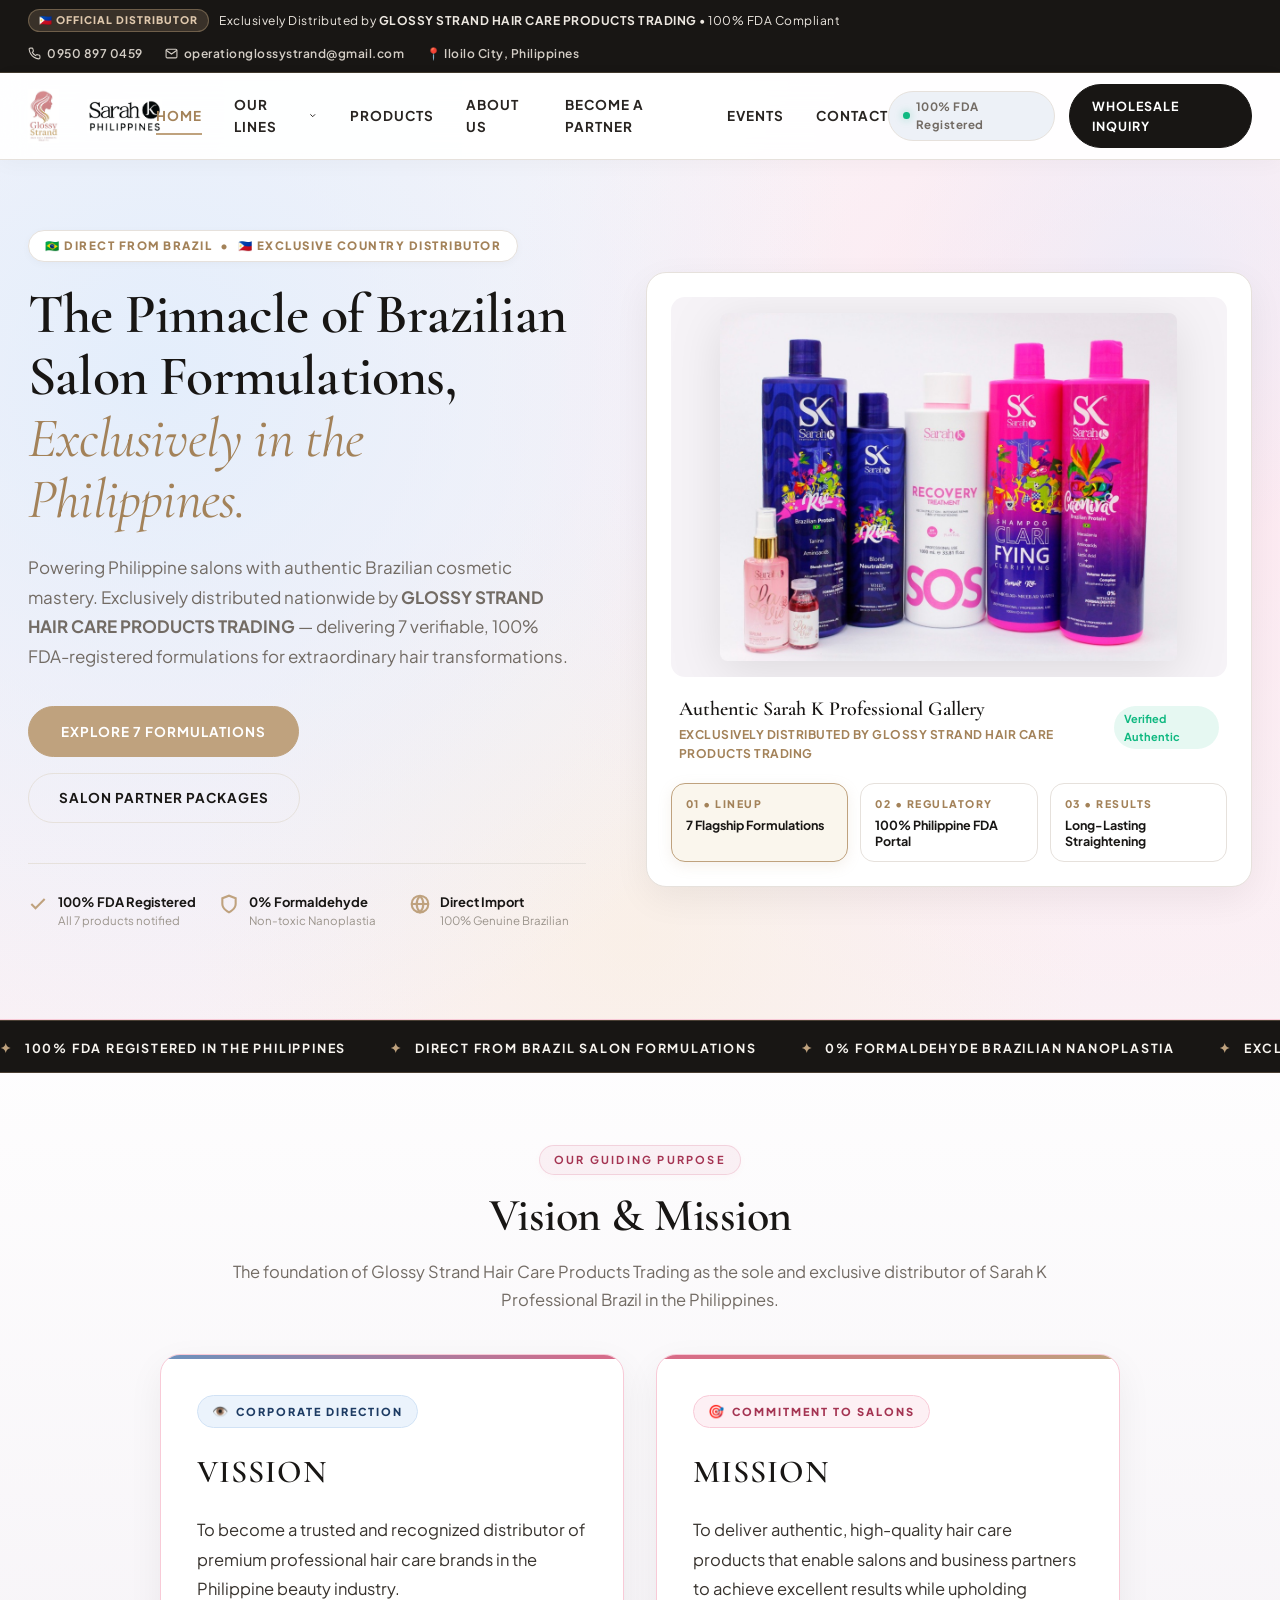
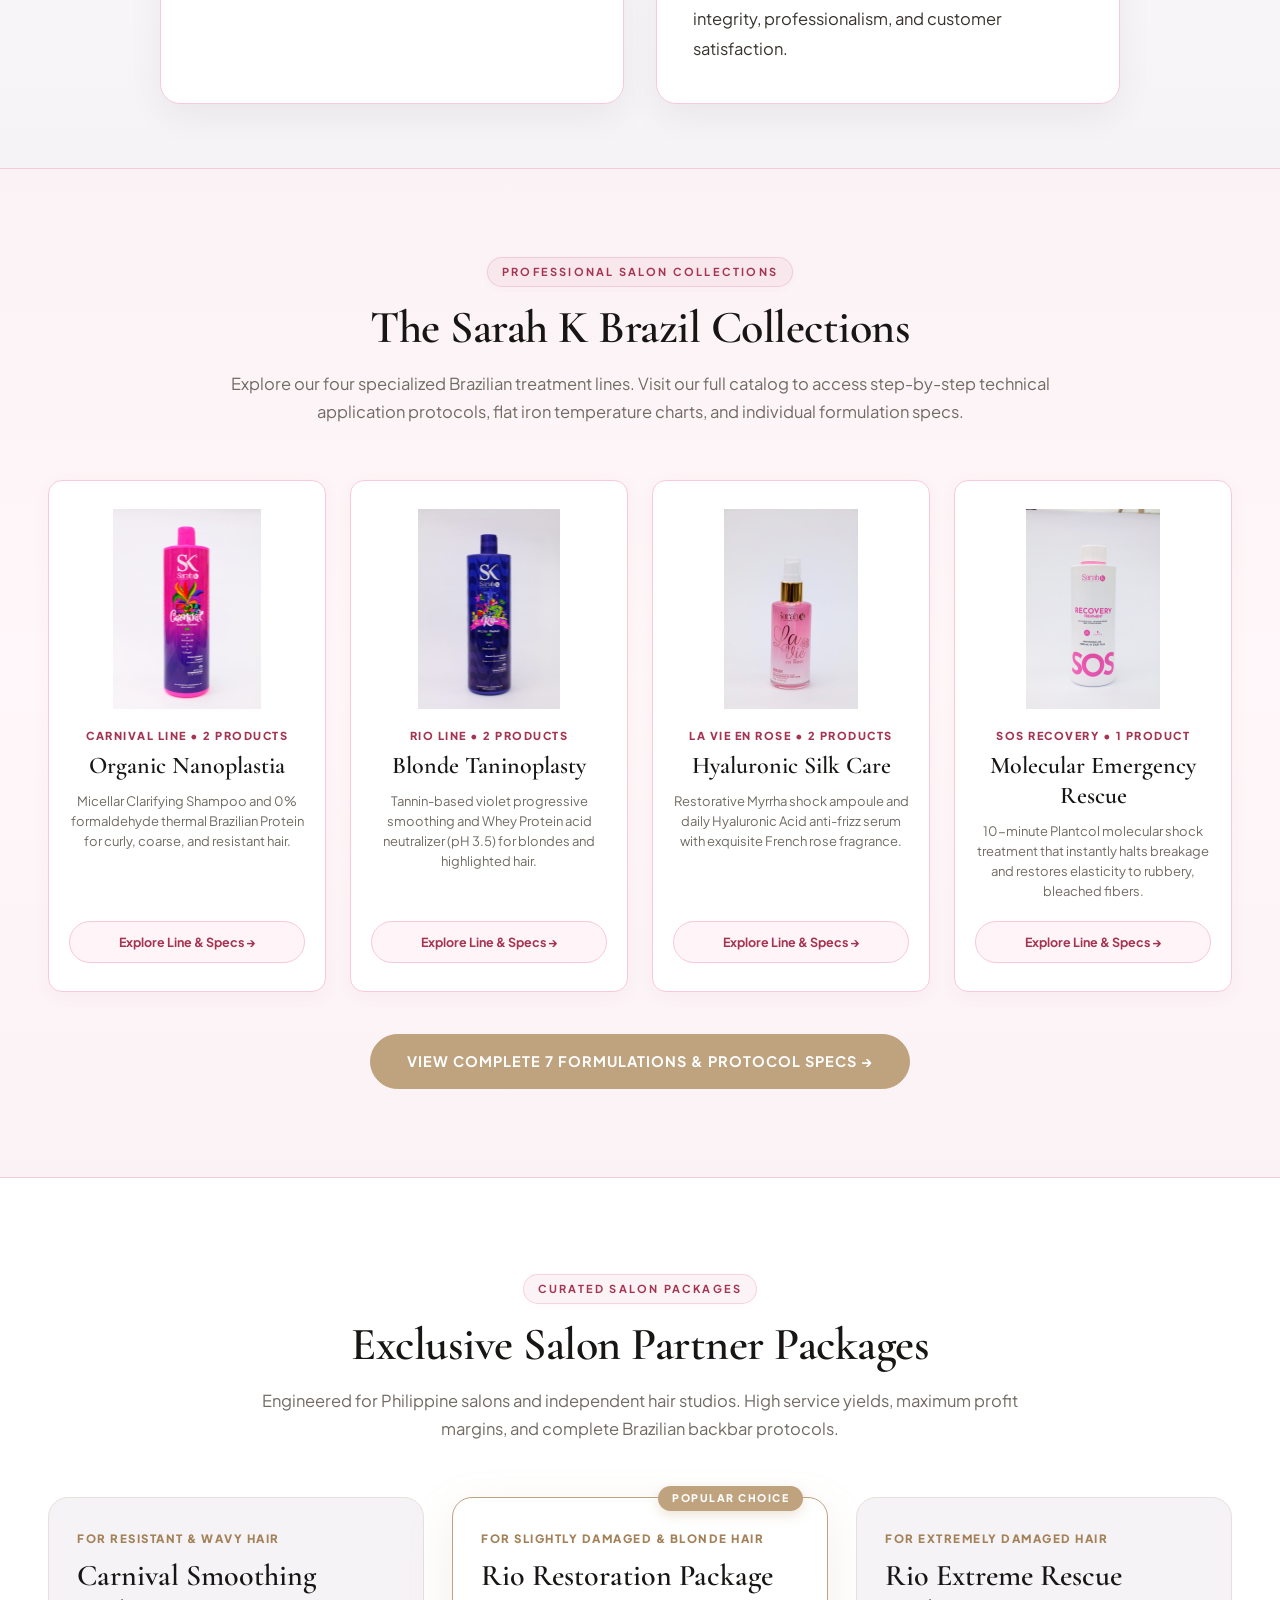
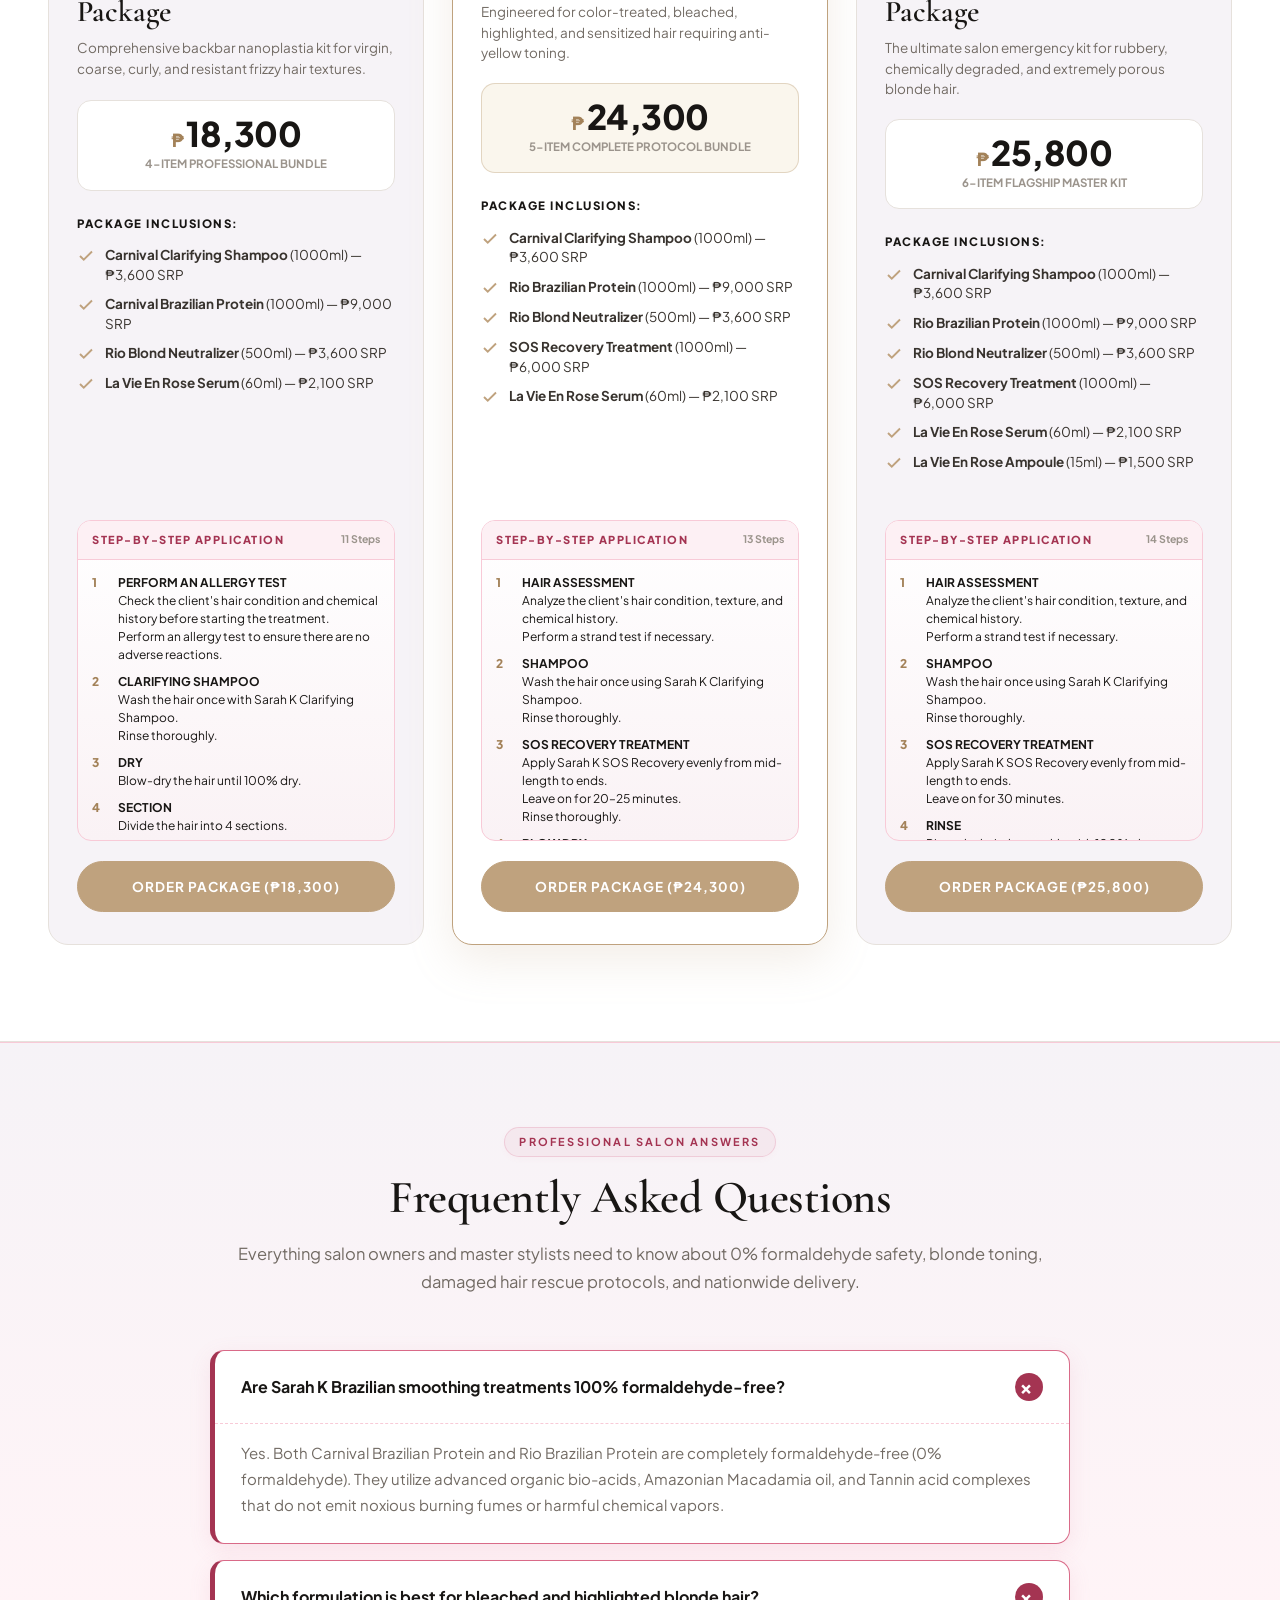
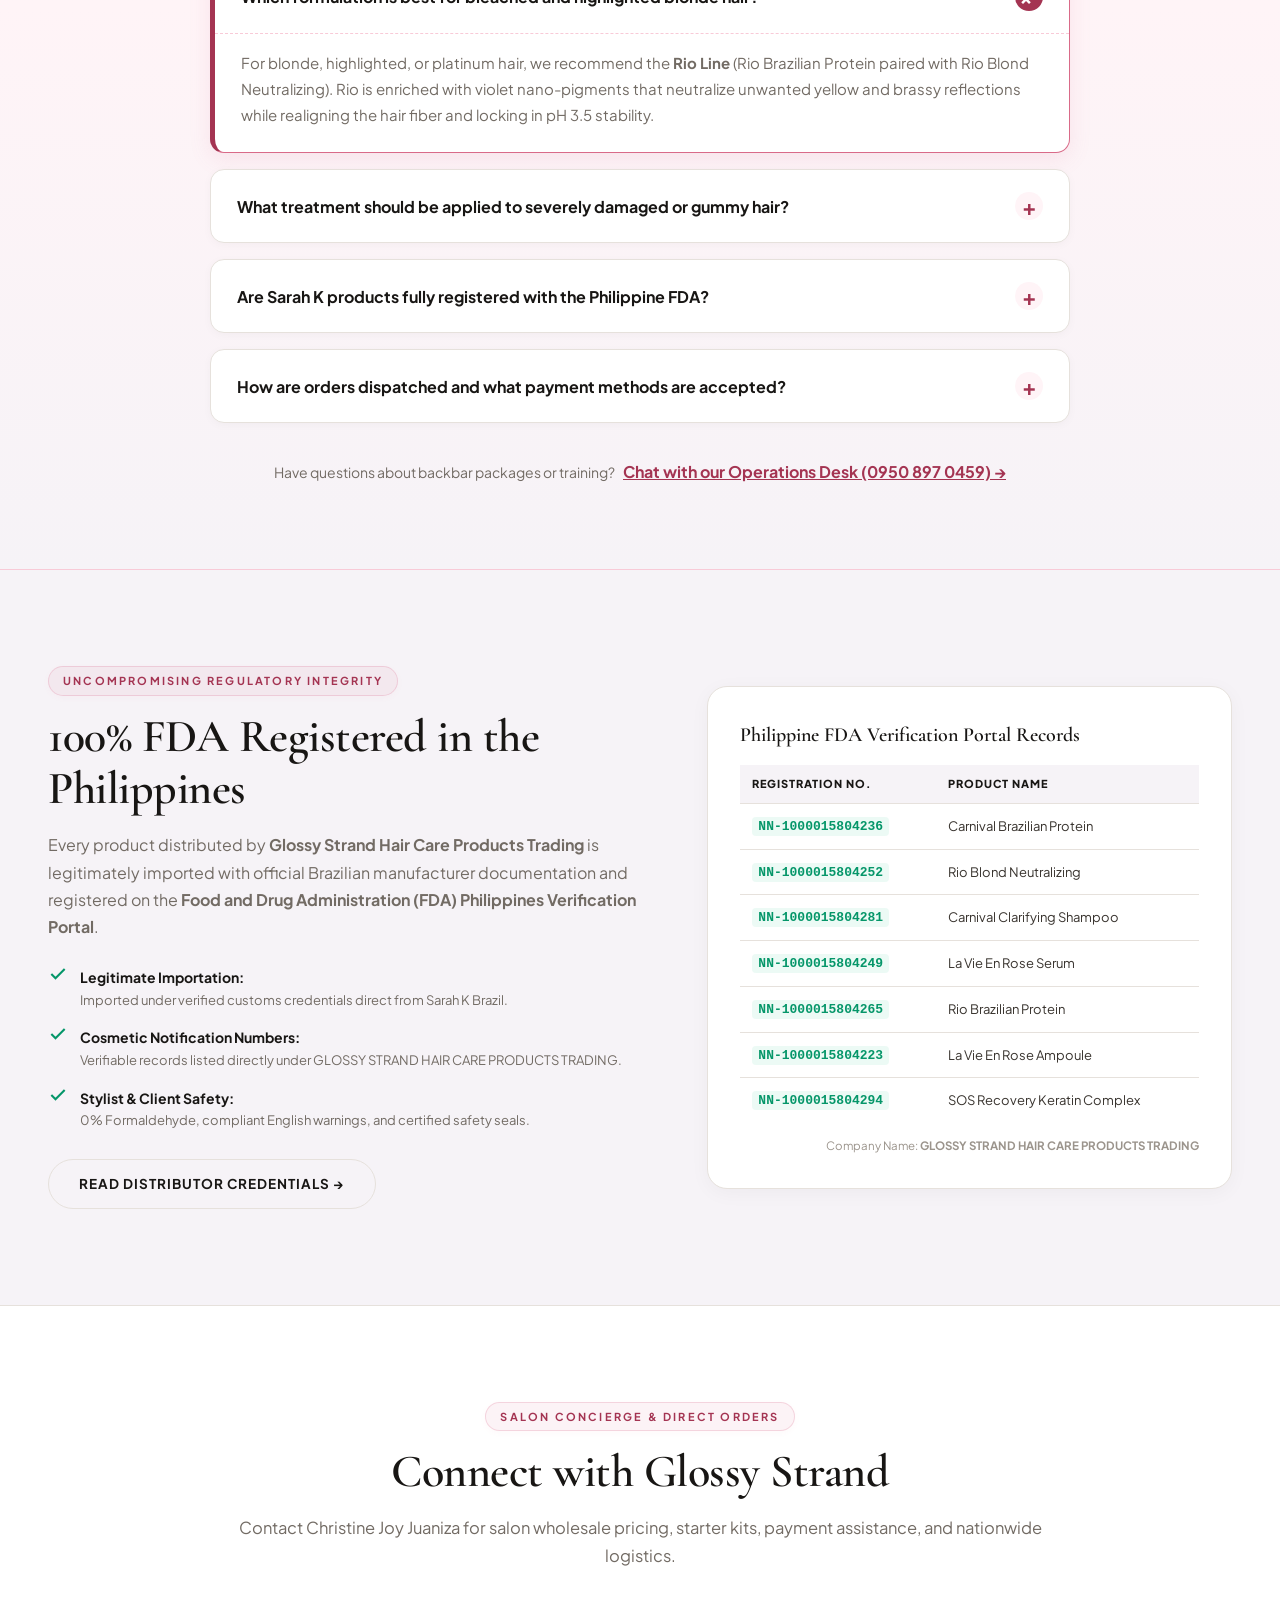
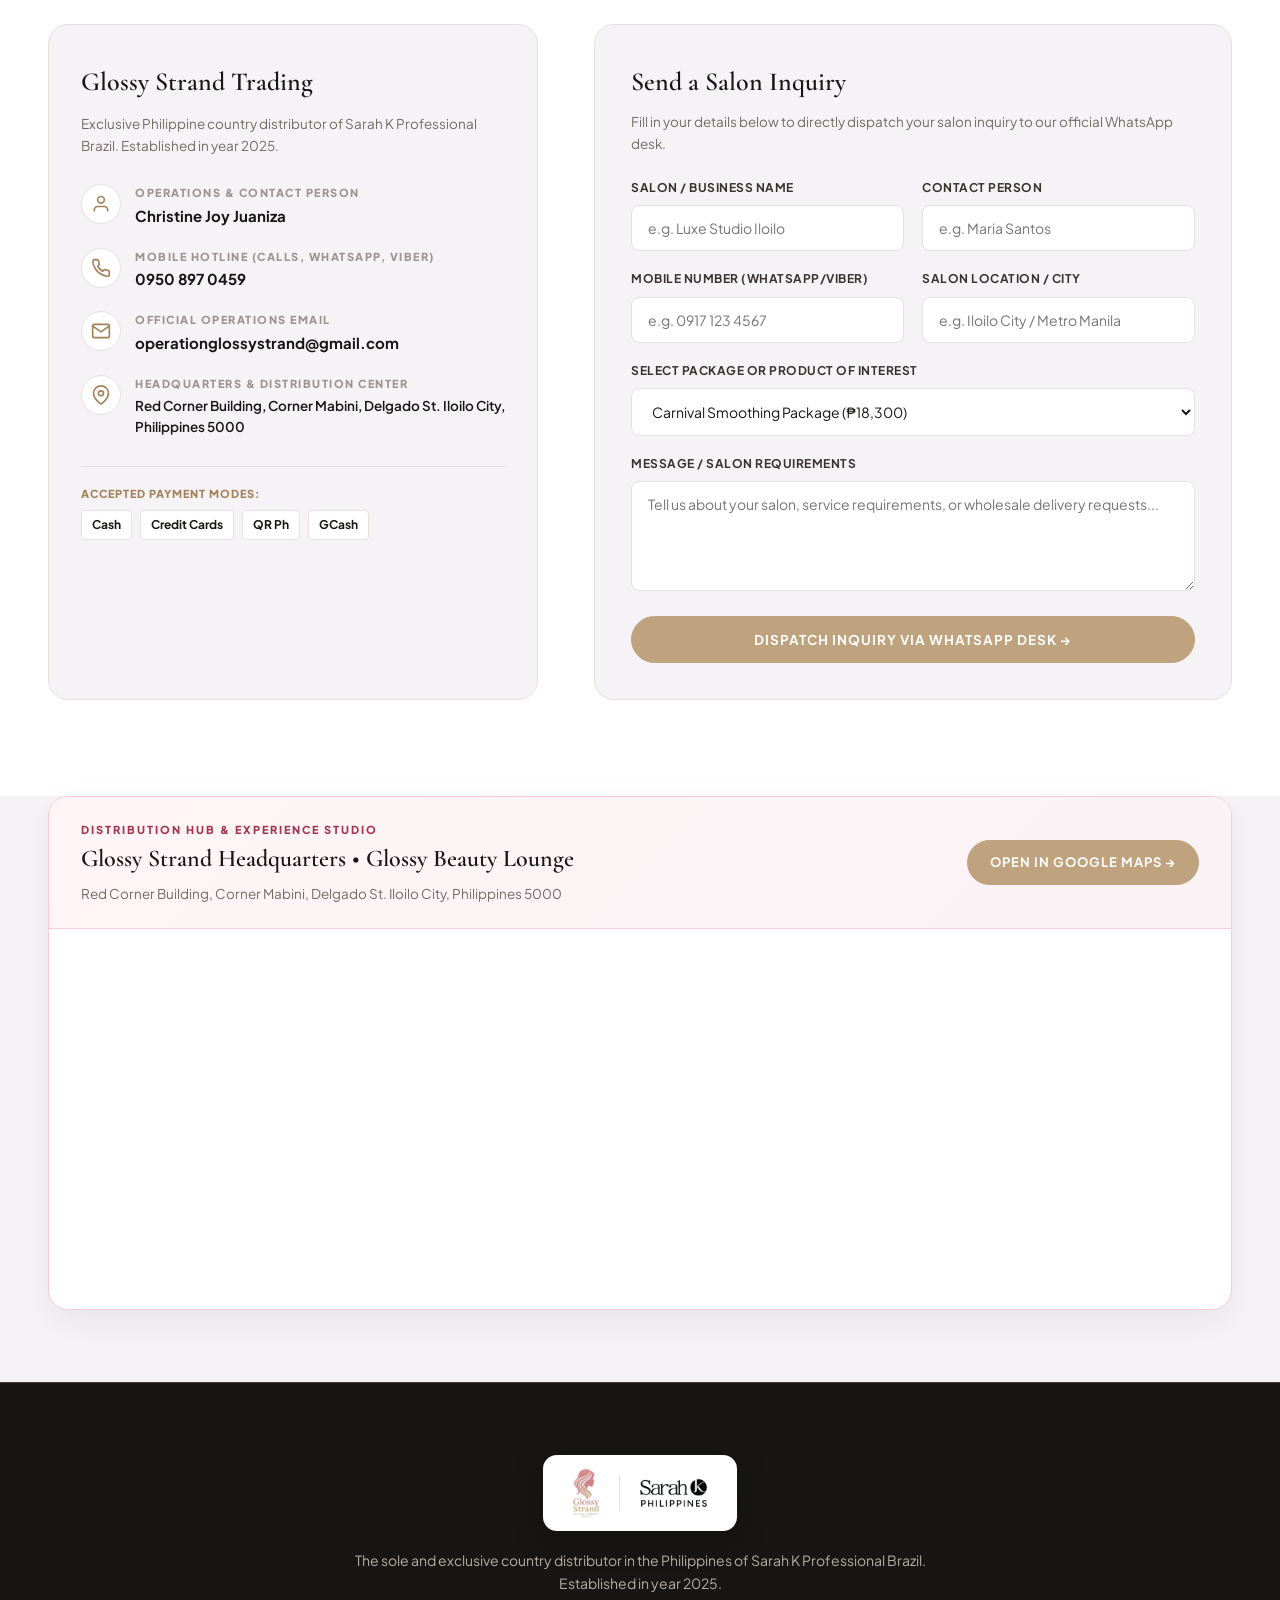
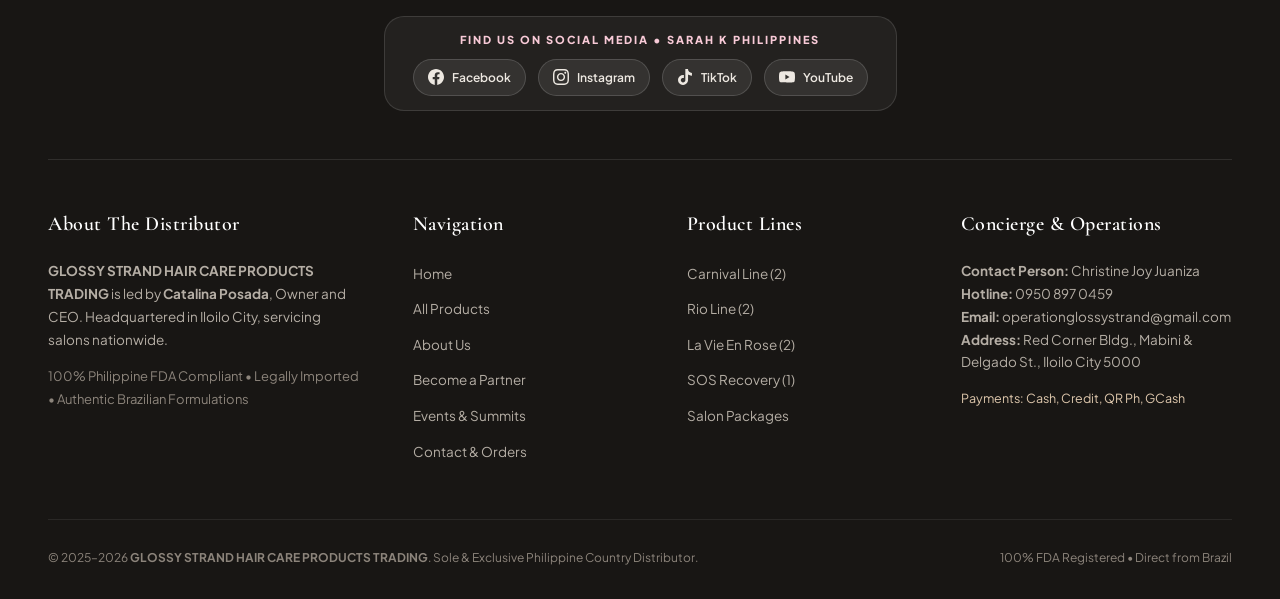
==== commit e25edfa6: "feat: add Vision & Mission to homepage, application steps to salon packages, remove product protocol" ====
--- a/index.html
+++ b/index.html
@@ -233,6 +233,55 @@
   </div>
 
   <!-- =========================================================================
+       CORPORATE VISION & MISSION SECTION (WORD BY WORD)
+       ========================================================================= -->
+  <section style="padding: 72px 0 64px 0; background: linear-gradient(180deg, rgba(255, 255, 255, 0.8) 0%, var(--color-canvas) 100%); border-bottom: 1px solid var(--baby-pink-border);">
+    <div class="container">
+      <div class="section-head" style="margin-bottom: 40px;">
+        <span class="section-eyebrow">Our Guiding Purpose</span>
+        <h2 class="section-title">Vision &amp; Mission</h2>
+        <p class="section-subtitle">
+          The foundation of Glossy Strand Hair Care Products Trading as the sole and exclusive distributor of Sarah K Professional Brazil in the Philippines.
+        </p>
+      </div>
+
+      <div style="display: grid; grid-template-columns: repeat(2, 1fr); gap: 32px; max-width: 960px; margin: 0 auto;">
+        
+        <!-- Vision Card -->
+        <div style="background: #FFFFFF; border: 1.5px solid var(--baby-pink-border); border-radius: var(--radius-lg); padding: 40px 36px; box-shadow: var(--shadow-card); position: relative; overflow: hidden; display: flex; flex-direction: column;">
+          <div style="position: absolute; top: 0; left: 0; width: 100%; height: 4px; background: linear-gradient(90deg, var(--pastel-blue-accent) 0%, var(--baby-pink-accent) 100%);"></div>
+          <div style="display: inline-flex; align-items: center; gap: 8px; width: fit-content; background: var(--pastel-blue-soft); border: 1px solid var(--pastel-blue-border); padding: 5px 14px; border-radius: var(--radius-pill); margin-bottom: 18px;">
+            <span style="font-size: 13px;">👁️</span>
+            <span style="font-family: var(--font-sans); font-size: 11px; font-weight: 800; letter-spacing: 2px; text-transform: uppercase; color: var(--line-rio);">Corporate Direction</span>
+          </div>
+          <h3 style="font-family: var(--font-serif); font-size: 32px; font-weight: 600; color: var(--color-noir); letter-spacing: 1px; margin-bottom: 18px;">
+            VISSION
+          </h3>
+          <p style="font-size: 16.5px; line-height: 1.8; color: var(--color-espresso); font-family: var(--font-sans);">
+            To become a trusted and recognized distributor of premium professional hair care brands in the Philippine beauty industry.
+          </p>
+        </div>
+
+        <!-- Mission Card -->
+        <div style="background: #FFFFFF; border: 1.5px solid var(--baby-pink-border); border-radius: var(--radius-lg); padding: 40px 36px; box-shadow: var(--shadow-card); position: relative; overflow: hidden; display: flex; flex-direction: column;">
+          <div style="position: absolute; top: 0; left: 0; width: 100%; height: 4px; background: linear-gradient(90deg, var(--baby-pink-accent) 0%, var(--gold-primary) 100%);"></div>
+          <div style="display: inline-flex; align-items: center; gap: 8px; width: fit-content; background: var(--baby-pink-soft); border: 1px solid var(--baby-pink-border); padding: 5px 14px; border-radius: var(--radius-pill); margin-bottom: 18px;">
+            <span style="font-size: 13px;">🎯</span>
+            <span style="font-family: var(--font-sans); font-size: 11px; font-weight: 800; letter-spacing: 2px; text-transform: uppercase; color: var(--baby-pink-deep);">Commitment to Salons</span>
+          </div>
+          <h3 style="font-family: var(--font-serif); font-size: 32px; font-weight: 600; color: var(--color-noir); letter-spacing: 1px; margin-bottom: 18px;">
+            MISSION
+          </h3>
+          <p style="font-size: 16.5px; line-height: 1.8; color: var(--color-espresso); font-family: var(--font-sans);">
+            To deliver authentic, high-quality hair care products that enable salons and business partners to achieve excellent results while upholding integrity, professionalism, and customer satisfaction.
+          </p>
+        </div>
+
+      </div>
+    </div>
+  </section>
+
+  <!-- =========================================================================
        EDITORIAL COLLECTIONS SHOWCASE (BRIEF TEASER - DIRECTS TO PRODUCTS PAGE)
        ========================================================================= -->
   <section class="home-showcase-section" id="showcase">
@@ -364,6 +413,60 @@
             </li>
           </ul>
 
+          <!-- Step-by-Step Application Protocol (Word by Word) -->
+          <div style="margin: 20px 0; border: 1px solid var(--baby-pink-border); border-radius: var(--radius-md); background: linear-gradient(180deg, #FFFFFF 0%, #FAF2F5 100%); overflow: hidden;">
+            <div style="padding: 10px 14px; background: var(--baby-pink-soft); border-bottom: 1px solid var(--baby-pink-border); display: flex; align-items: center; justify-content: space-between;">
+              <span style="font-size: 11px; font-weight: 800; letter-spacing: 1.5px; text-transform: uppercase; color: var(--baby-pink-deep);">Step-by-Step Application</span>
+              <span style="font-size: 10.5px; color: var(--color-slate-light); font-weight: 700;">11 Steps</span>
+            </div>
+            <div style="padding: 14px; display: flex; flex-direction: column; gap: 9px; max-height: 280px; overflow-y: auto;">
+              <div style="display: flex; gap: 8px; font-size: 12px; line-height: 1.5;">
+                <span style="font-weight: 800; color: var(--gold-dark); min-width: 18px;">1</span>
+                <div><strong>PERFORM AN ALLERGY TEST</strong><br>Check the client's hair condition and chemical history before starting the treatment.<br>Perform an allergy test to ensure there are no adverse reactions.</div>
+              </div>
+              <div style="display: flex; gap: 8px; font-size: 12px; line-height: 1.5;">
+                <span style="font-weight: 800; color: var(--gold-dark); min-width: 18px;">2</span>
+                <div><strong>CLARIFYING SHAMPOO</strong><br>Wash the hair once with Sarah K Clarifying Shampoo.<br>Rinse thoroughly.</div>
+              </div>
+              <div style="display: flex; gap: 8px; font-size: 12px; line-height: 1.5;">
+                <span style="font-weight: 800; color: var(--gold-dark); min-width: 18px;">3</span>
+                <div><strong>DRY</strong><br>Blow-dry the hair until 100% dry.</div>
+              </div>
+              <div style="display: flex; gap: 8px; font-size: 12px; line-height: 1.5;">
+                <span style="font-weight: 800; color: var(--gold-dark); min-width: 18px;">4</span>
+                <div><strong>SECTION</strong><br>Divide the hair into 4 sections.</div>
+              </div>
+              <div style="display: flex; gap: 8px; font-size: 12px; line-height: 1.5;">
+                <span style="font-weight: 800; color: var(--gold-dark); min-width: 18px;">5</span>
+                <div><strong>APPLY SARAH K CARNIVAL BRAZILIAN PROTEIN</strong><br>Apply the product evenly 0.5 cm away from the scalp.<br>Comb through to distribute the product evenly.</div>
+              </div>
+              <div style="display: flex; gap: 8px; font-size: 12px; line-height: 1.5;">
+                <span style="font-weight: 800; color: var(--gold-dark); min-width: 18px;">6</span>
+                <div><strong>PROCESSING TIME</strong><br>Normal Hair: 60 minutes<br>Kinky/Very Curly Hair: 90 minutes</div>
+              </div>
+              <div style="display: flex; gap: 8px; font-size: 12px; line-height: 1.5;">
+                <span style="font-weight: 800; color: var(--gold-dark); min-width: 18px;">7</span>
+                <div><strong>RINSE</strong><br>Rinse the hair, remove 30% of the products leave 70%.</div>
+              </div>
+              <div style="display: flex; gap: 8px; font-size: 12px; line-height: 1.5;">
+                <span style="font-weight: 800; color: var(--gold-dark); min-width: 18px;">8</span>
+                <div><strong>BLOW-DRY</strong><br>Blow-dry the hair until 100% dry.<br>Apply La Vie en Rose Serum as a heat protectant before ironing the hair.</div>
+              </div>
+              <div style="display: flex; gap: 8px; font-size: 12px; line-height: 1.5;">
+                <span style="font-weight: 800; color: var(--gold-dark); min-width: 18px;">9</span>
+                <div><strong>FLAT IRON</strong><br>Use paper thin sections.<br>Normal Hair: 220°C (15–20 passes)<br>Virgin/Kinky Hair: 220–240°C (15–20 passes)<br>After iron cool down the hair.</div>
+              </div>
+              <div style="display: flex; gap: 8px; font-size: 12px; line-height: 1.5;">
+                <span style="font-weight: 800; color: var(--gold-dark); min-width: 18px;">10</span>
+                <div><strong>WASH AND APPLY SARAH K RIO NEUTRALIZER</strong><br>Wash the hair thoroughly with clean water.<br>Apply Sarah K Rio Neutralizer evenly throughout the hair.<br>Massage gently for 5–10 minutes.<br>Rinse thoroughly with clean water.</div>
+              </div>
+              <div style="display: flex; gap: 8px; font-size: 12px; line-height: 1.5;">
+                <span style="font-weight: 800; color: var(--gold-dark); min-width: 18px;">11</span>
+                <div><strong>FINISH</strong><br>Blow-dry and style the hair using a paddle brush for a smooth, polished finish.<br>Use La Vie en Rose Serum as the final touch to smooth and add shine to the hair.</div>
+              </div>
+            </div>
+          </div>
+
           <a href="https://wa.me/639508970459?text=Hello%20Glossy%20Strand!%20I%20would%20like%20to%20order%20the%20Carnival%20Package%20(₱18,300)%20for%20my%20salon." target="_blank" class="cta-gold" style="width: 100%;">
             Order Package (₱18,300)
           </a>
@@ -405,6 +508,68 @@
             </li>
           </ul>
 
+          <!-- Step-by-Step Application Protocol (Word by Word) -->
+          <div style="margin: 20px 0; border: 1px solid var(--baby-pink-border); border-radius: var(--radius-md); background: linear-gradient(180deg, #FFFFFF 0%, #FAF2F5 100%); overflow: hidden;">
+            <div style="padding: 10px 14px; background: var(--baby-pink-soft); border-bottom: 1px solid var(--baby-pink-border); display: flex; align-items: center; justify-content: space-between;">
+              <span style="font-size: 11px; font-weight: 800; letter-spacing: 1.5px; text-transform: uppercase; color: var(--baby-pink-deep);">Step-by-Step Application</span>
+              <span style="font-size: 10.5px; color: var(--color-slate-light); font-weight: 700;">13 Steps</span>
+            </div>
+            <div style="padding: 14px; display: flex; flex-direction: column; gap: 9px; max-height: 280px; overflow-y: auto;">
+              <div style="display: flex; gap: 8px; font-size: 12px; line-height: 1.5;">
+                <span style="font-weight: 800; color: var(--gold-dark); min-width: 18px;">1</span>
+                <div><strong>HAIR ASSESSMENT</strong><br>Analyze the client's hair condition, texture, and chemical history.<br>Perform a strand test if necessary.</div>
+              </div>
+              <div style="display: flex; gap: 8px; font-size: 12px; line-height: 1.5;">
+                <span style="font-weight: 800; color: var(--gold-dark); min-width: 18px;">2</span>
+                <div><strong>SHAMPOO</strong><br>Wash the hair once using Sarah K Clarifying Shampoo.<br>Rinse thoroughly.</div>
+              </div>
+              <div style="display: flex; gap: 8px; font-size: 12px; line-height: 1.5;">
+                <span style="font-weight: 800; color: var(--gold-dark); min-width: 18px;">3</span>
+                <div><strong>SOS RECOVERY TREATMENT</strong><br>Apply Sarah K SOS Recovery evenly from mid-length to ends.<br>Leave on for 20–25 minutes.<br>Rinse thoroughly.</div>
+              </div>
+              <div style="display: flex; gap: 8px; font-size: 12px; line-height: 1.5;">
+                <span style="font-weight: 800; color: var(--gold-dark); min-width: 18px;">4</span>
+                <div><strong>BLOW DRY</strong><br>Blow-dry the hair 100% dry.</div>
+              </div>
+              <div style="display: flex; gap: 8px; font-size: 12px; line-height: 1.5;">
+                <span style="font-weight: 800; color: var(--gold-dark); min-width: 18px;">5</span>
+                <div><strong>SECTION THE HAIR</strong><br>Divide the hair into 4–6 manageable sections.</div>
+              </div>
+              <div style="display: flex; gap: 8px; font-size: 12px; line-height: 1.5;">
+                <span style="font-weight: 800; color: var(--gold-dark); min-width: 18px;">6</span>
+                <div><strong>APPLY RIO BRAZILIAN PROTEIN</strong><br>Apply Sarah K Rio Brazilian Protein evenly, leaving approximately 0.5 cm away from the scalp.<br>Comb through to ensure even distribution.</div>
+              </div>
+              <div style="display: flex; gap: 8px; font-size: 12px; line-height: 1.5;">
+                <span style="font-weight: 800; color: var(--gold-dark); min-width: 18px;">7</span>
+                <div><strong>PROCESSING TIME</strong><br>Leave the product on for 60 minutes.</div>
+              </div>
+              <div style="display: flex; gap: 8px; font-size: 12px; line-height: 1.5;">
+                <span style="font-weight: 800; color: var(--gold-dark); min-width: 18px;">8</span>
+                <div><strong>RINSE</strong><br>Rinse the hair, remove 30% of the products leave 70%.</div>
+              </div>
+              <div style="display: flex; gap: 8px; font-size: 12px; line-height: 1.5;">
+                <span style="font-weight: 800; color: var(--gold-dark); min-width: 18px;">9</span>
+                <div><strong>BLOW DRY</strong><br>Blow-dry the hair 100% dry using a paddle brush.<br>Apply La Vie en Rose Serum as a heat protectant before ironing the hair.</div>
+              </div>
+              <div style="display: flex; gap: 8px; font-size: 12px; line-height: 1.5;">
+                <span style="font-weight: 800; color: var(--gold-dark); min-width: 18px;">10</span>
+                <div><strong>FLAT IRON</strong><br>Flat iron at 180°C, using 10–15 passes per thin section.</div>
+              </div>
+              <div style="display: flex; gap: 8px; font-size: 12px; line-height: 1.5;">
+                <span style="font-weight: 800; color: var(--gold-dark); min-width: 18px;">11</span>
+                <div><strong>COOL DOWN</strong><br>Allow the hair to cool completely.</div>
+              </div>
+              <div style="display: flex; gap: 8px; font-size: 12px; line-height: 1.5;">
+                <span style="font-weight: 800; color: var(--gold-dark); min-width: 18px;">12</span>
+                <div><strong>NEUTRALIZE</strong><br>Rinse the hair thoroughly with clean water.<br>Apply Sarah K Rio Neutralizer evenly throughout the hair.<br>Leave on for 5–15 minutes.<br>Rinse thoroughly with 100% clean water.</div>
+              </div>
+              <div style="display: flex; gap: 8px; font-size: 12px; line-height: 1.5;">
+                <span style="font-weight: 800; color: var(--gold-dark); min-width: 18px;">13</span>
+                <div><strong>FINAL BLOW DRY</strong><br>Blow-dry and style the hair using a paddle brush for a smooth, polished finish.<br>Use La Vie en Rose Serum as the final touch to smooth and add shine to the hair.</div>
+              </div>
+            </div>
+          </div>
+
           <a href="https://wa.me/639508970459?text=Hello%20Glossy%20Strand!%20I%20would%20like%20to%20order%20the%20Rio%20Package%20for%20Slightly%20Damaged%20Hair%20(₱24,300)%20for%20my%20salon." target="_blank" class="cta-gold" style="width: 100%;">
             Order Package (₱24,300)
           </a>
@@ -448,6 +613,72 @@
               <span><strong>La Vie En Rose Ampoule</strong> (15ml) — ₱1,500 SRP</span>
             </li>
           </ul>
+
+          <!-- Step-by-Step Application Protocol (Word by Word) -->
+          <div style="margin: 20px 0; border: 1px solid var(--baby-pink-border); border-radius: var(--radius-md); background: linear-gradient(180deg, #FFFFFF 0%, #FAF2F5 100%); overflow: hidden;">
+            <div style="padding: 10px 14px; background: var(--baby-pink-soft); border-bottom: 1px solid var(--baby-pink-border); display: flex; align-items: center; justify-content: space-between;">
+              <span style="font-size: 11px; font-weight: 800; letter-spacing: 1.5px; text-transform: uppercase; color: var(--baby-pink-deep);">Step-by-Step Application</span>
+              <span style="font-size: 10.5px; color: var(--color-slate-light); font-weight: 700;">14 Steps</span>
+            </div>
+            <div style="padding: 14px; display: flex; flex-direction: column; gap: 9px; max-height: 280px; overflow-y: auto;">
+              <div style="display: flex; gap: 8px; font-size: 12px; line-height: 1.5;">
+                <span style="font-weight: 800; color: var(--gold-dark); min-width: 18px;">1</span>
+                <div><strong>HAIR ASSESSMENT</strong><br>Analyze the client's hair condition, texture, and chemical history.<br>Perform a strand test if necessary.</div>
+              </div>
+              <div style="display: flex; gap: 8px; font-size: 12px; line-height: 1.5;">
+                <span style="font-weight: 800; color: var(--gold-dark); min-width: 18px;">2</span>
+                <div><strong>SHAMPOO</strong><br>Wash the hair once using Sarah K Clarifying Shampoo.<br>Rinse thoroughly.</div>
+              </div>
+              <div style="display: flex; gap: 8px; font-size: 12px; line-height: 1.5;">
+                <span style="font-weight: 800; color: var(--gold-dark); min-width: 18px;">3</span>
+                <div><strong>SOS RECOVERY TREATMENT</strong><br>Apply Sarah K SOS Recovery evenly from mid-length to ends.<br>Leave on for 30 minutes.</div>
+              </div>
+              <div style="display: flex; gap: 8px; font-size: 12px; line-height: 1.5;">
+                <span style="font-weight: 800; color: var(--gold-dark); min-width: 18px;">4</span>
+                <div><strong>RINSE</strong><br>Rinse the hair thoroughly with 100% clean water.</div>
+              </div>
+              <div style="display: flex; gap: 8px; font-size: 12px; line-height: 1.5;">
+                <span style="font-weight: 800; color: var(--gold-dark); min-width: 18px;">5</span>
+                <div><strong>BLOW DRY</strong><br>Blow-dry the hair 100% dry.</div>
+              </div>
+              <div style="display: flex; gap: 8px; font-size: 12px; line-height: 1.5;">
+                <span style="font-weight: 800; color: var(--gold-dark); min-width: 18px;">6</span>
+                <div><strong>SECTION THE HAIR</strong><br>Divide the hair into 4–6 manageable sections.</div>
+              </div>
+              <div style="display: flex; gap: 8px; font-size: 12px; line-height: 1.5;">
+                <span style="font-weight: 800; color: var(--gold-dark); min-width: 18px;">7</span>
+                <div><strong>APPLY RIO BRAZILIAN PROTEIN</strong><br>Apply Sarah K Rio Brazilian Protein evenly, leaving approximately 0.5 cm away from the scalp.<br>Comb through to ensure even distribution.</div>
+              </div>
+              <div style="display: flex; gap: 8px; font-size: 12px; line-height: 1.5;">
+                <span style="font-weight: 800; color: var(--gold-dark); min-width: 18px;">8</span>
+                <div><strong>PROCESSING TIME</strong><br>Leave the product on for 60 minutes.</div>
+              </div>
+              <div style="display: flex; gap: 8px; font-size: 12px; line-height: 1.5;">
+                <span style="font-weight: 800; color: var(--gold-dark); min-width: 18px;">9</span>
+                <div><strong>RINSE</strong><br>Rinse the hair, remove 30% of the products leave 70%.</div>
+              </div>
+              <div style="display: flex; gap: 8px; font-size: 12px; line-height: 1.5;">
+                <span style="font-weight: 800; color: var(--gold-dark); min-width: 18px;">10</span>
+                <div><strong>BLOW DRY</strong><br>Blow-dry the hair 100% dry using a paddle brush.<br>Apply La Vie en Rose Serum as a heat protectant before ironing the hair.</div>
+              </div>
+              <div style="display: flex; gap: 8px; font-size: 12px; line-height: 1.5;">
+                <span style="font-weight: 800; color: var(--gold-dark); min-width: 18px;">11</span>
+                <div><strong>FLAT IRON</strong><br>Flat iron at 180°C, using 10–15 passes per thin section.</div>
+              </div>
+              <div style="display: flex; gap: 8px; font-size: 12px; line-height: 1.5;">
+                <span style="font-weight: 800; color: var(--gold-dark); min-width: 18px;">12</span>
+                <div><strong>COOL DOWN</strong><br>Allow the hair to cool completely.</div>
+              </div>
+              <div style="display: flex; gap: 8px; font-size: 12px; line-height: 1.5;">
+                <span style="font-weight: 800; color: var(--gold-dark); min-width: 18px;">13</span>
+                <div><strong>AMPOULE AND RIO NEUTRALIZER</strong><br>Rinse the hair thoroughly with clean water.<br>Apply Ampoule evenly throughout the hair for 15 minutes.<br>Apply Rio Neutralizer and leave it on for 15 minutes.<br>Rinse thoroughly with 100% clean water.</div>
+              </div>
+              <div style="display: flex; gap: 8px; font-size: 12px; line-height: 1.5;">
+                <span style="font-weight: 800; color: var(--gold-dark); min-width: 18px;">14</span>
+                <div><strong>FINAL BLOW DRY</strong><br>Blow-dry and style the hair using a paddle brush for a smooth, polished finish.<br>Use La Vie en Rose Serum as the final touch to smooth and add shine to the hair.</div>
+              </div>
+            </div>
+          </div>
 
           <a href="https://wa.me/639508970459?text=Hello%20Glossy%20Strand!%20I%20would%20like%20to%20order%20the%20Rio%20Package%20for%20Extremely%20Damaged%20Hair%20(₱25,800)%20for%20my%20salon." target="_blank" class="cta-gold" style="width: 100%;">
             Order Package (₱25,800)
--- a/assets/css/style.css
+++ b/assets/css/style.css
@@ -13,34 +13,39 @@
   --font-sans: 'Plus Jakarta Sans', -apple-system, BlinkMacSystemFont, 'Segoe UI', Roboto, sans-serif;
   --font-editorial-italic: 'Playfair Display', Georgia, serif;
 
-  /* Neutral Luxury Canvas with Soft Pastel Pink Glow */
-  --color-canvas: #FAF2F5;
-  --color-canvas-subtle: #F6E6EB;
+  /* Neutral Luxury Canvas with Soft Pastel Blue, Pastel Pink & Pastel Gold Glow */
+  --color-canvas: #F6F3F7;
+  --color-canvas-subtle: #EDF1F7;
   --color-white: #FFFFFF;
   --color-noir: #181614;
   --color-noir-soft: #282421;
   --color-espresso: #38332E;
   --color-slate-muted: #726B64;
   --color-slate-light: #9B948C;
-  --color-border-light: #E8E2D9;
+  --color-border-light: #E6E1DC;
   --color-border-gold: rgba(191, 162, 126, 0.35);
 
-  /* Signature Baby Pink Palette (Matching Glossy Strand Logo Silhouette) */
-  --baby-pink-tint: #FFF4F6;
-  --baby-pink-soft: #FDF0F3;
-  --baby-pink-subtle: #FCE6EC;
-  --baby-pink-border: #F8CAD5;
+  /* Signature Pastel Pink Palette */
+  --baby-pink-tint: #FFF4F7;
+  --baby-pink-soft: #FDF0F4;
+  --baby-pink-subtle: #FCE6EE;
+  --baby-pink-border: #F8CAD7;
   --baby-pink-accent: #D96A88;
   --baby-pink-deep: #A43452;
-  --baby-pink-gradient: linear-gradient(135deg, #FFF5F7 0%, #FAF2F5 50%, #FDE8ED 100%);
+  --baby-pink-gradient: linear-gradient(135deg, #F0F4FC 0%, #FAF0F4 50%, #FCF6EC 100%);
   --baby-pink-glow: 0 8px 24px rgba(217, 106, 136, 0.16);
 
-  /* Primary Brand Metallics: Champagne Silk & Warm Gold */
+  /* Signature Pastel Blue Palette */
+  --pastel-blue-soft: #EBF3FC;
+  --pastel-blue-border: #D1E2F5;
+  --pastel-blue-accent: #6C92BD;
+
+  /* Primary Brand Metallics: Champagne Silk & Warm Pastel Gold */
   --gold-primary: #BFA27E;
   --gold-dark: #A38259;
   --gold-light: #DFC8AD;
-  --gold-tint: #FAF5EE;
-  --gold-gradient: linear-gradient(135deg, #BFA27E 0%, #D4BC9B 50%, #A38259 100%);
+  --gold-tint: #FAF6ED;
+  --gold-gradient: linear-gradient(135deg, #EBF3FC 0%, #FAF0F4 40%, #F8EFE0 75%, #DFC8AD 100%);
   --gold-glow: 0 10px 30px rgba(191, 162, 126, 0.22);
 
   /* Refined, Editorial Product Tones (Muted luxury, non-garish) */
@@ -91,11 +96,13 @@
 body {
   font-family: var(--font-sans);
   color: var(--color-noir);
-  background-color: #FAF2F5;
+  background-color: #F8F5F8;
   background-image: 
-    radial-gradient(circle at 10% 12%, rgba(254, 226, 236, 0.75) 0%, transparent 45%),
-    radial-gradient(circle at 90% 75%, rgba(250, 216, 228, 0.65) 0%, transparent 50%),
-    radial-gradient(circle at 45% 95%, rgba(253, 232, 240, 0.5) 0%, transparent 40%);
+    radial-gradient(circle at 8% 12%, rgba(225, 237, 252, 0.85) 0%, transparent 45%),
+    radial-gradient(circle at 92% 18%, rgba(254, 228, 238, 0.8) 0%, transparent 48%),
+    radial-gradient(circle at 85% 80%, rgba(249, 238, 218, 0.55) 0%, transparent 42%),
+    radial-gradient(circle at 15% 85%, rgba(228, 240, 254, 0.7) 0%, transparent 45%),
+    radial-gradient(circle at 50% 50%, rgba(253, 236, 244, 0.5) 0%, transparent 50%);
   background-attachment: fixed;
   line-height: 1.6;
   -webkit-font-smoothing: antialiased;
@@ -573,7 +580,11 @@
    ========================================================================= */
 .editorial-hero-section {
   padding: 70px 0 90px 0;
-  background: radial-gradient(circle at 15% 20%, #FFF0F4 0%, #FAF2F5 55%, #FDEBF0 100%);
+  background: 
+    radial-gradient(circle at 12% 25%, rgba(225, 237, 252, 0.9) 0%, transparent 55%),
+    radial-gradient(circle at 88% 30%, rgba(254, 228, 238, 0.85) 0%, transparent 50%),
+    radial-gradient(circle at 50% 90%, rgba(249, 238, 218, 0.5) 0%, transparent 45%),
+    linear-gradient(180deg, #F9F5F8 0%, #FAF1F5 100%);
   position: relative;
   overflow: hidden;
   border-bottom: 1px solid var(--baby-pink-border);
@@ -587,7 +598,7 @@
   width: 550px;
   height: 550px;
   border-radius: 50%;
-  background: radial-gradient(circle, rgba(191, 162, 126, 0.12) 0%, transparent 70%);
+  background: radial-gradient(circle, rgba(225, 237, 252, 0.5) 0%, transparent 70%);
   pointer-events: none;
 }
 
@@ -2064,7 +2075,11 @@
    Unified across About, Products, Distributor, and Contact
    ========================================================= */
 .page-hero-editorial {
-  background: radial-gradient(circle at 10% 20%, #FFF0F4 0%, #FAF2F5 50%, #FDE6EC 100%);
+  background: 
+    radial-gradient(circle at 10% 20%, rgba(225, 237, 252, 0.85) 0%, transparent 55%),
+    radial-gradient(circle at 90% 30%, rgba(254, 228, 238, 0.8) 0%, transparent 50%),
+    radial-gradient(circle at 50% 90%, rgba(249, 238, 218, 0.45) 0%, transparent 45%),
+    linear-gradient(180deg, #F8F5F8 0%, #FAF0F4 100%);
   padding: 84px 0 64px 0;
   border-bottom: 1px solid var(--baby-pink-border);
   text-align: center;
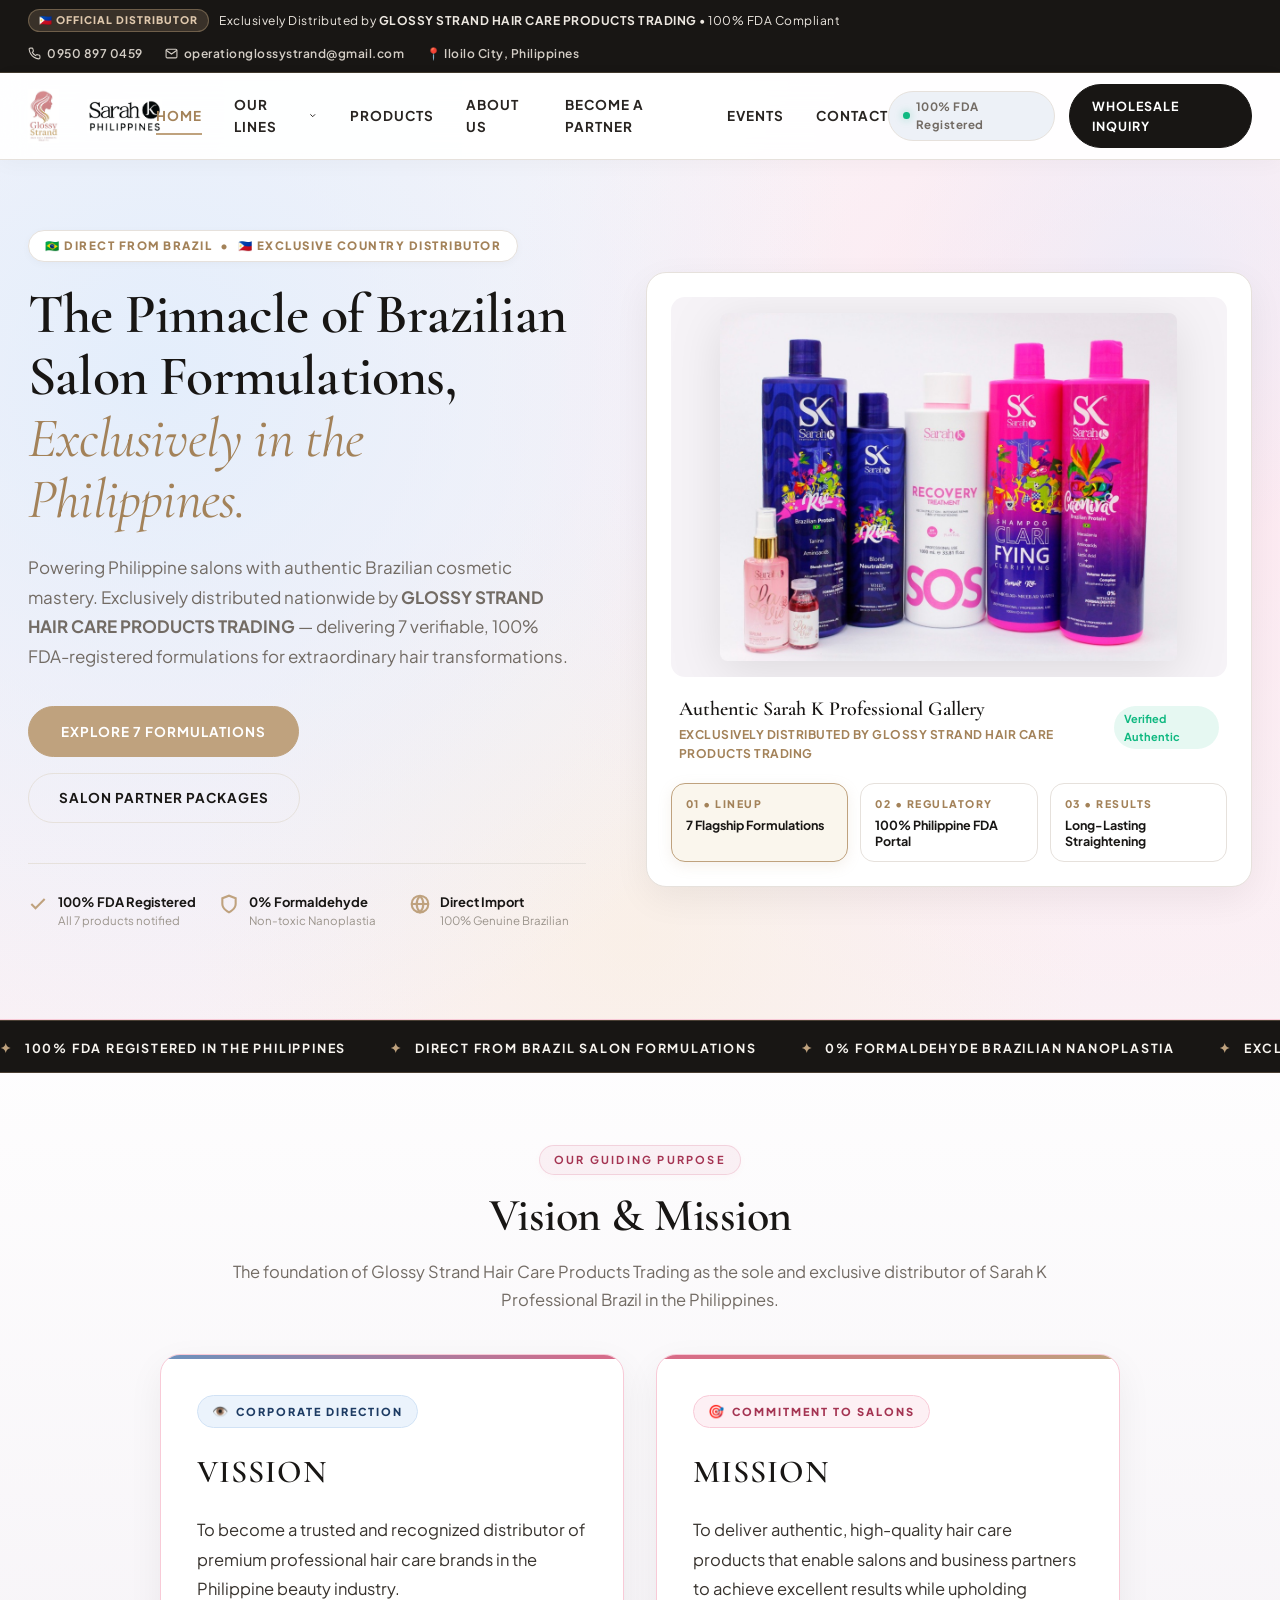
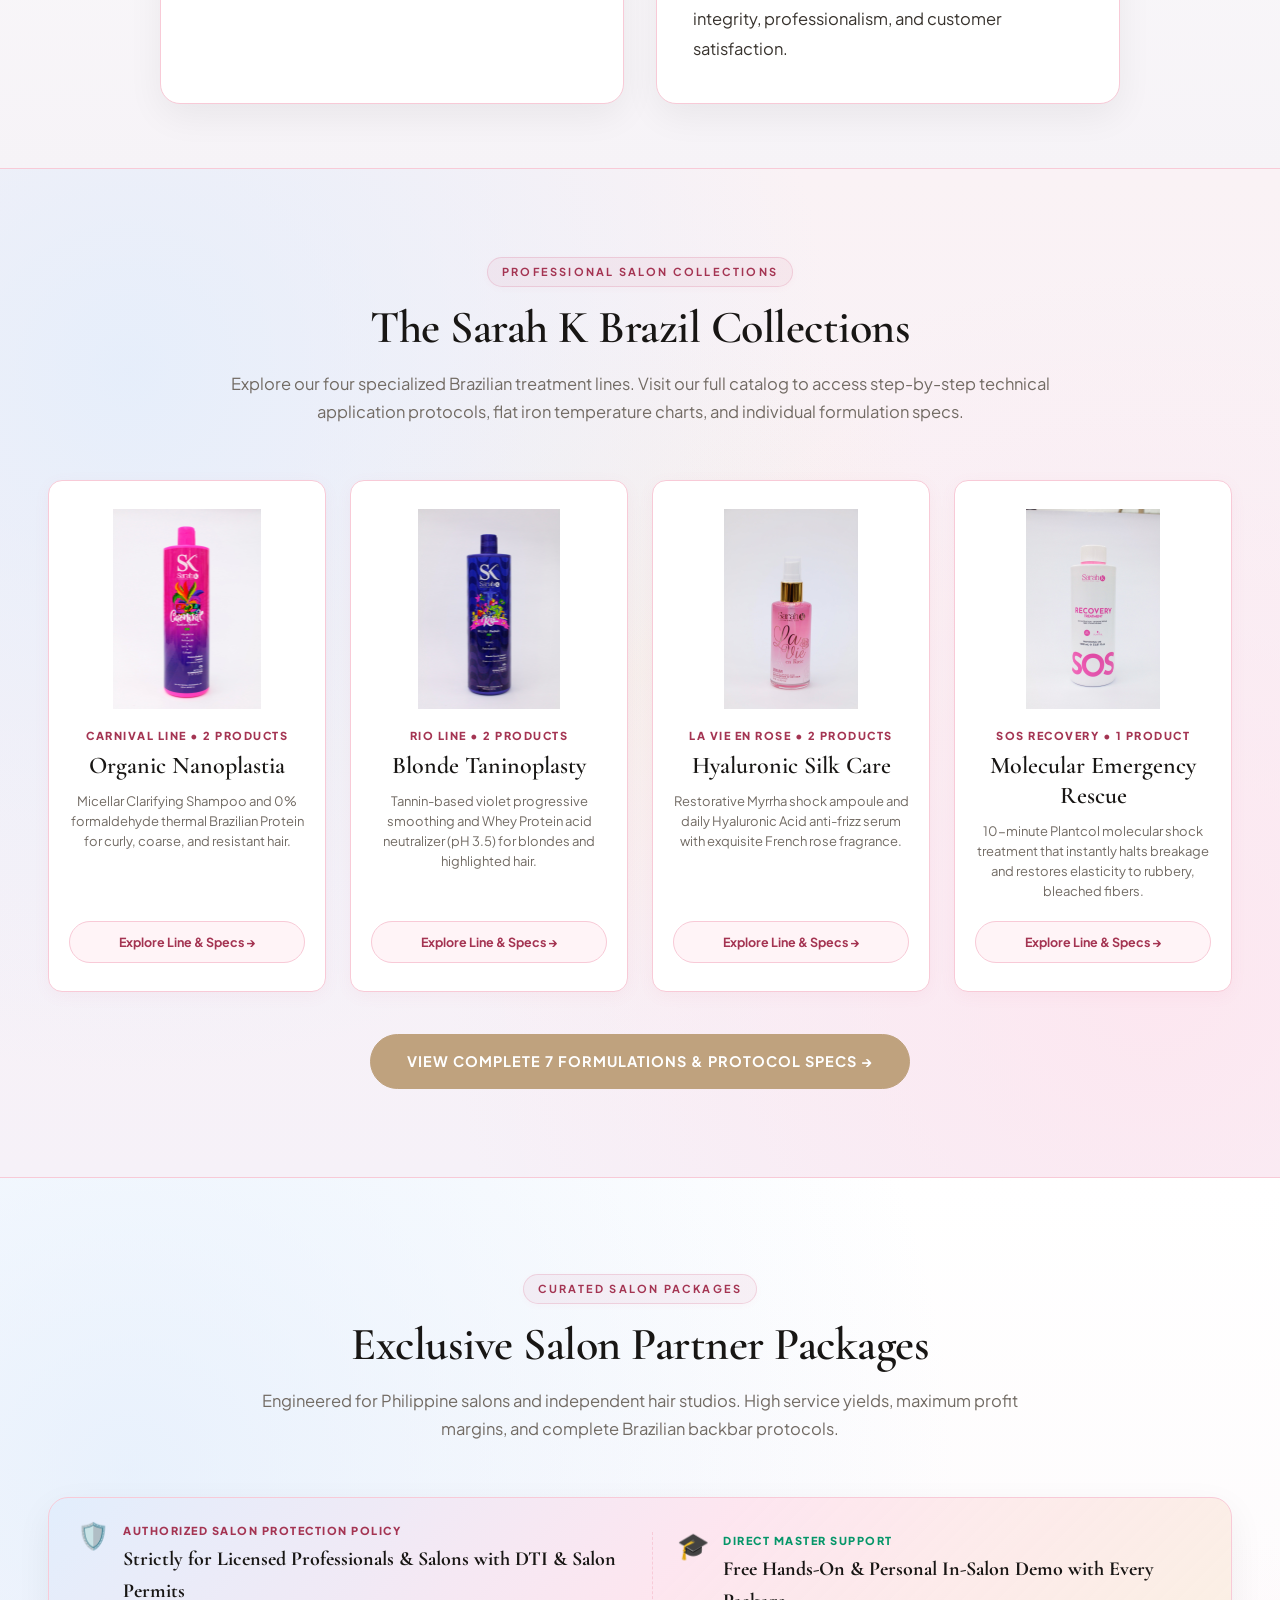
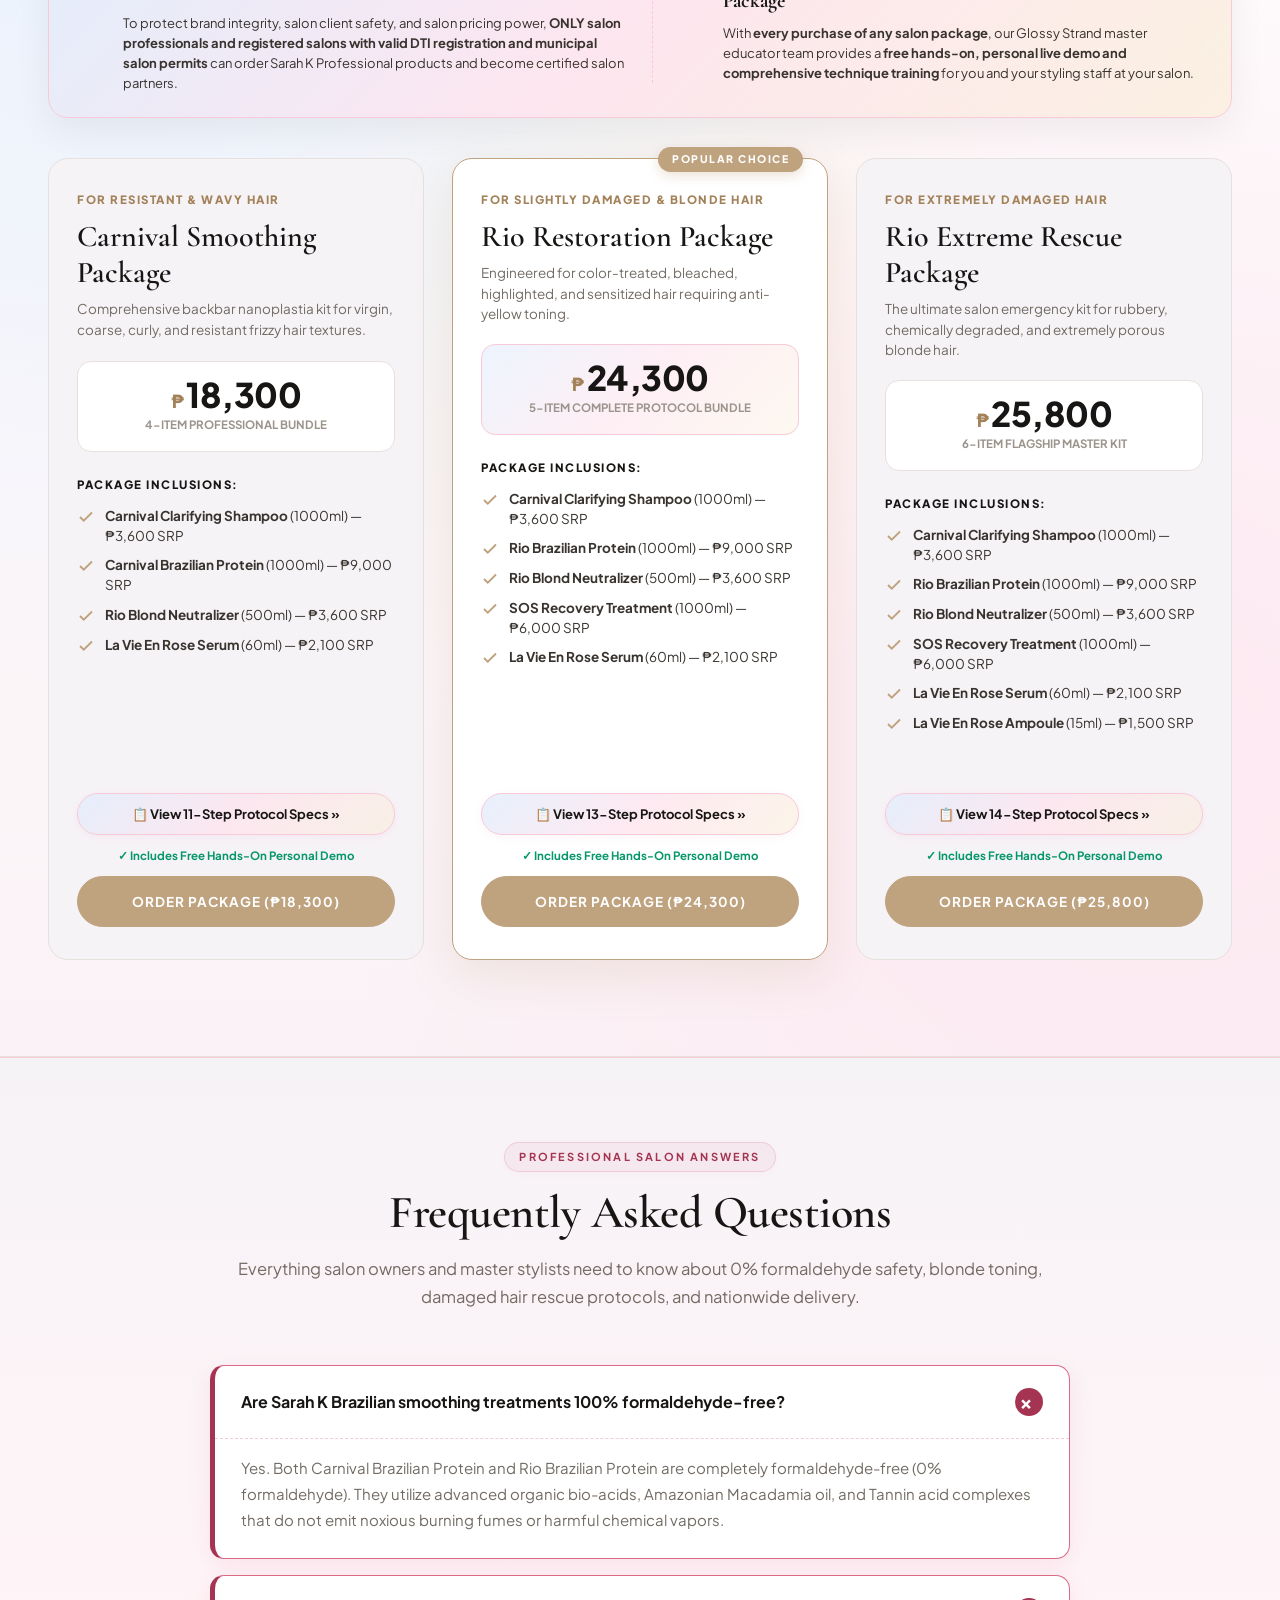
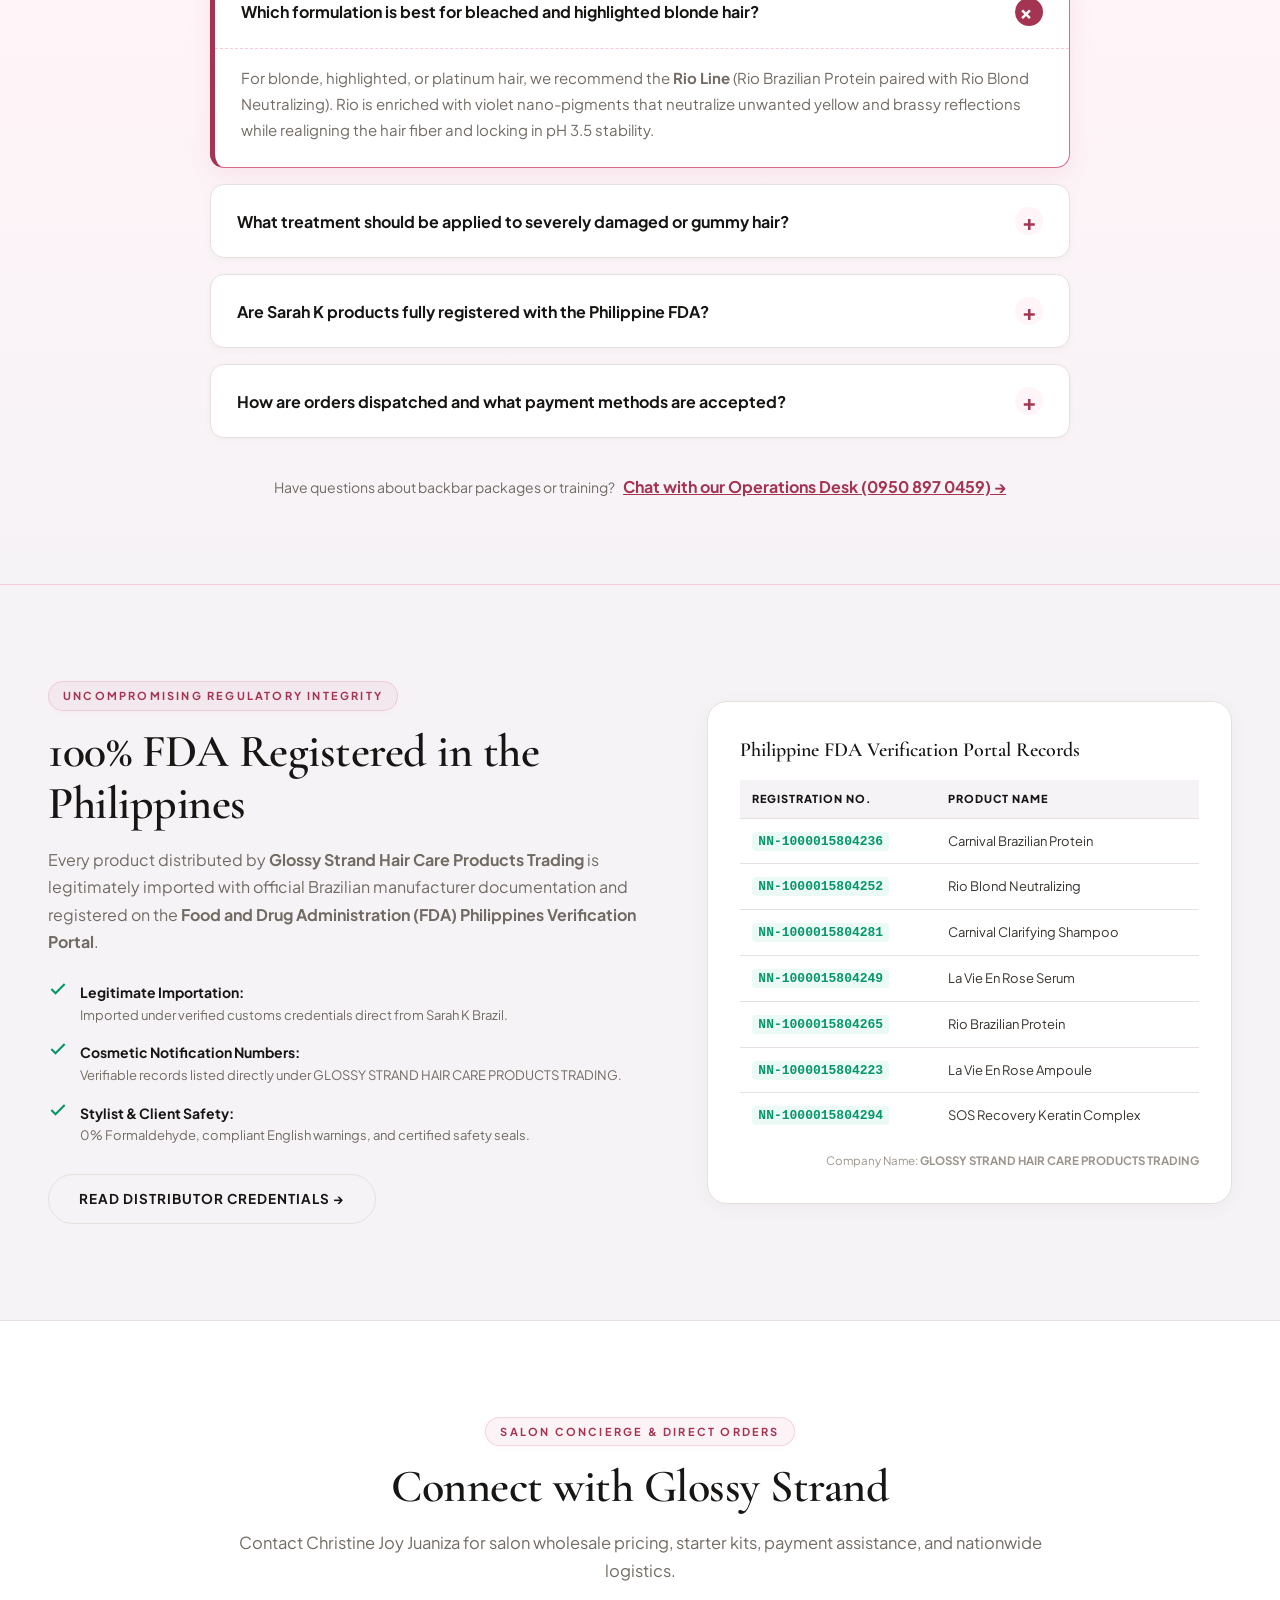
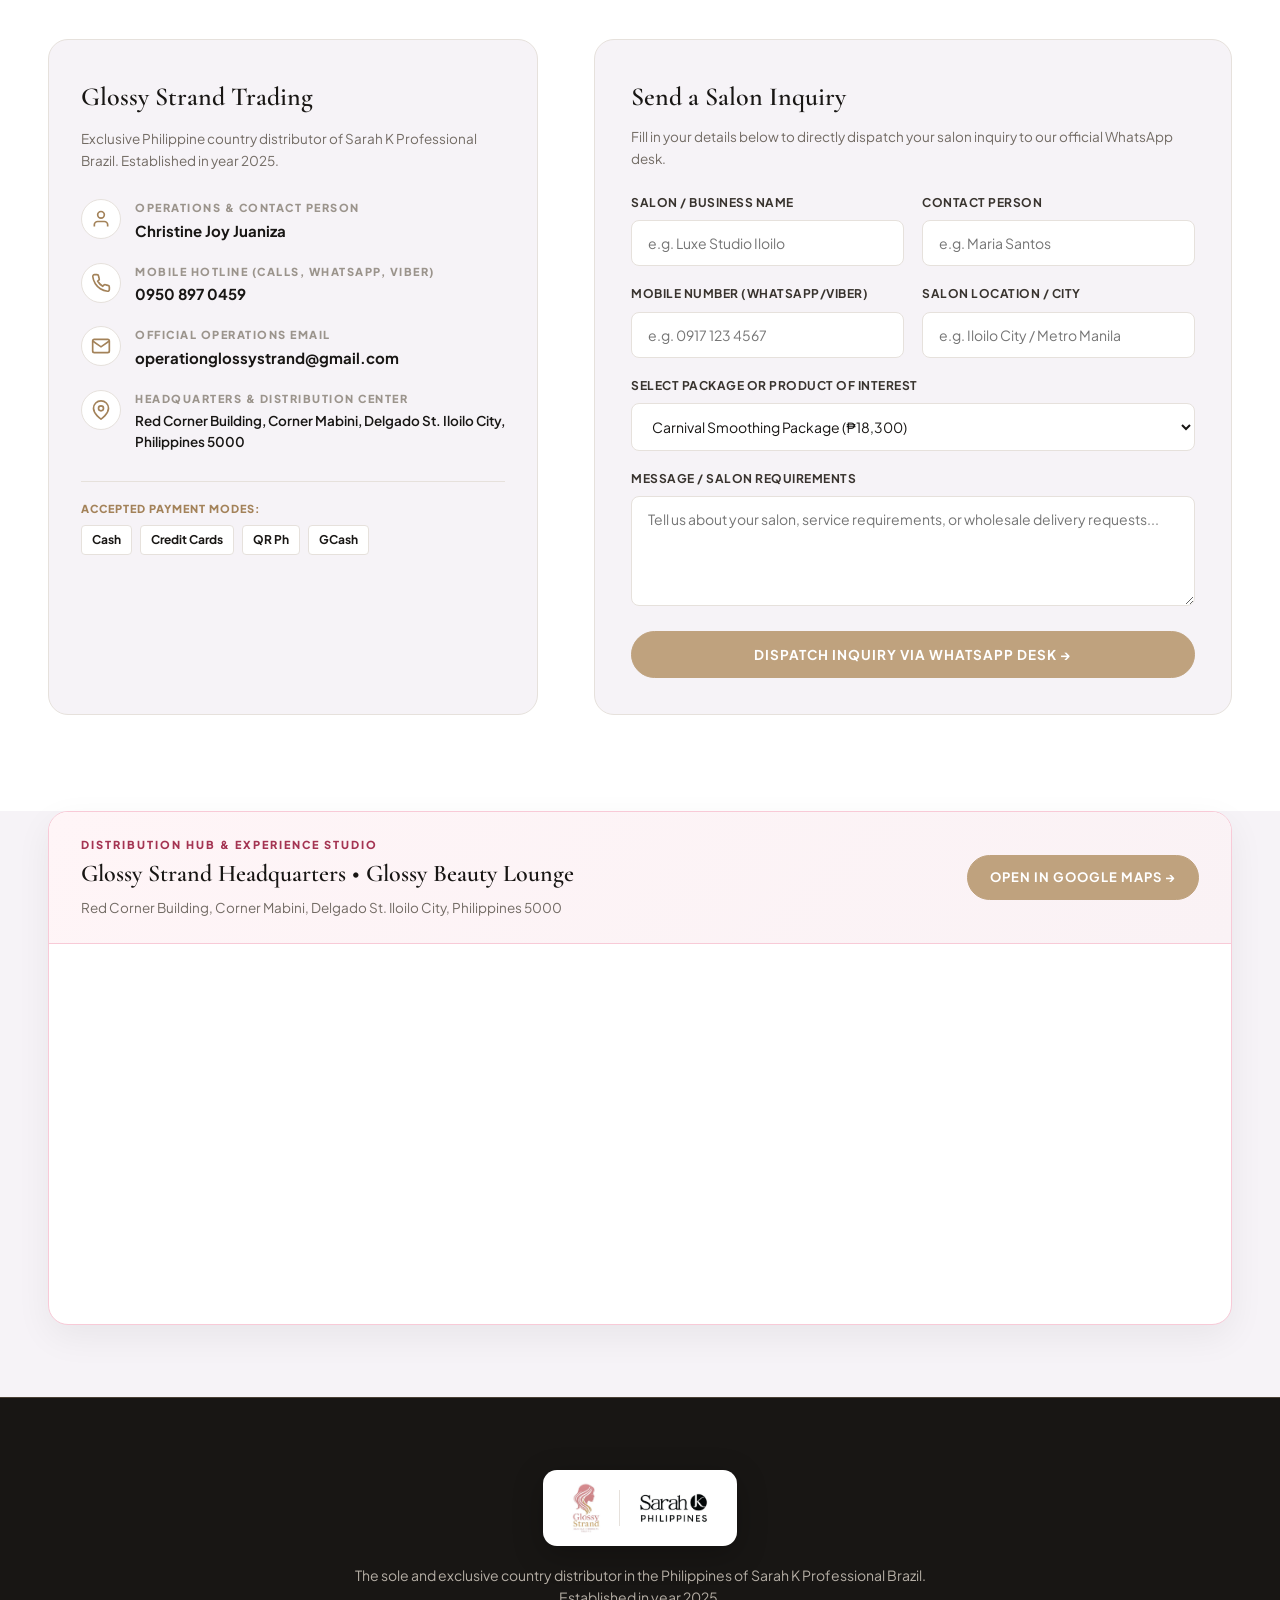
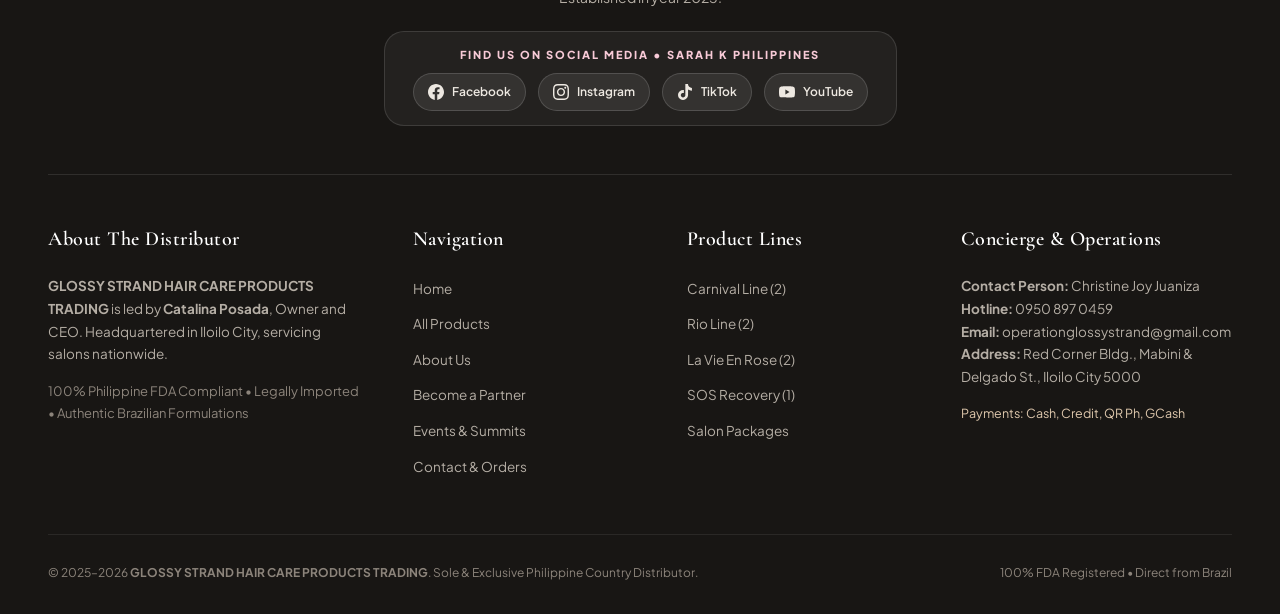
==== commit 7744735c: "feat: popup protocol modals for salon packages, DTI and salon permit partner policy, hands-on person" ====
--- a/index.html
+++ b/index.html
@@ -380,312 +380,190 @@
         </p>
       </div>
 
-      <div class="packages-grid">
-
-        <!-- Package 1: Carnival -->
-        <div class="luxury-pkg-card">
-          <span class="pkg-target-badge">FOR RESISTANT &amp; WAVY HAIR</span>
-          <h3 class="pkg-title">Carnival Smoothing Package</h3>
-          <p class="pkg-summary">Comprehensive backbar nanoplastia kit for virgin, coarse, curly, and resistant frizzy hair textures.</p>
-
-          <div class="pkg-price-banner">
-            <div class="pkg-price-amount"><span>₱</span>18,300</div>
-            <div class="pkg-price-caption">4-Item Professional Bundle</div>
-          </div>
-
-          <div class="pkg-includes-heading">Package Inclusions:</div>
-          <ul class="pkg-items-list">
-            <li class="pkg-item">
-              <svg width="18" height="18" viewBox="0 0 24 24" fill="none" stroke="currentColor" stroke-width="2.5"><polyline points="20 6 9 17 4 12"></polyline></svg>
-              <span><strong>Carnival Clarifying Shampoo</strong> (1000ml) — ₱3,600 SRP</span>
-            </li>
-            <li class="pkg-item">
-              <svg width="18" height="18" viewBox="0 0 24 24" fill="none" stroke="currentColor" stroke-width="2.5"><polyline points="20 6 9 17 4 12"></polyline></svg>
-              <span><strong>Carnival Brazilian Protein</strong> (1000ml) — ₱9,000 SRP</span>
-            </li>
-            <li class="pkg-item">
-              <svg width="18" height="18" viewBox="0 0 24 24" fill="none" stroke="currentColor" stroke-width="2.5"><polyline points="20 6 9 17 4 12"></polyline></svg>
-              <span><strong>Rio Blond Neutralizer</strong> (500ml) — ₱3,600 SRP</span>
-            </li>
-            <li class="pkg-item">
-              <svg width="18" height="18" viewBox="0 0 24 24" fill="none" stroke="currentColor" stroke-width="2.5"><polyline points="20 6 9 17 4 12"></polyline></svg>
-              <span><strong>La Vie En Rose Serum</strong> (60ml) — ₱2,100 SRP</span>
-            </li>
-          </ul>
-
-          <!-- Step-by-Step Application Protocol (Word by Word) -->
-          <div style="margin: 20px 0; border: 1px solid var(--baby-pink-border); border-radius: var(--radius-md); background: linear-gradient(180deg, #FFFFFF 0%, #FAF2F5 100%); overflow: hidden;">
-            <div style="padding: 10px 14px; background: var(--baby-pink-soft); border-bottom: 1px solid var(--baby-pink-border); display: flex; align-items: center; justify-content: space-between;">
-              <span style="font-size: 11px; font-weight: 800; letter-spacing: 1.5px; text-transform: uppercase; color: var(--baby-pink-deep);">Step-by-Step Application</span>
-              <span style="font-size: 10.5px; color: var(--color-slate-light); font-weight: 700;">11 Steps</span>
-            </div>
-            <div style="padding: 14px; display: flex; flex-direction: column; gap: 9px; max-height: 280px; overflow-y: auto;">
-              <div style="display: flex; gap: 8px; font-size: 12px; line-height: 1.5;">
-                <span style="font-weight: 800; color: var(--gold-dark); min-width: 18px;">1</span>
-                <div><strong>PERFORM AN ALLERGY TEST</strong><br>Check the client's hair condition and chemical history before starting the treatment.<br>Perform an allergy test to ensure there are no adverse reactions.</div>
-              </div>
-              <div style="display: flex; gap: 8px; font-size: 12px; line-height: 1.5;">
-                <span style="font-weight: 800; color: var(--gold-dark); min-width: 18px;">2</span>
-                <div><strong>CLARIFYING SHAMPOO</strong><br>Wash the hair once with Sarah K Clarifying Shampoo.<br>Rinse thoroughly.</div>
-              </div>
-              <div style="display: flex; gap: 8px; font-size: 12px; line-height: 1.5;">
-                <span style="font-weight: 800; color: var(--gold-dark); min-width: 18px;">3</span>
-                <div><strong>DRY</strong><br>Blow-dry the hair until 100% dry.</div>
-              </div>
-              <div style="display: flex; gap: 8px; font-size: 12px; line-height: 1.5;">
-                <span style="font-weight: 800; color: var(--gold-dark); min-width: 18px;">4</span>
-                <div><strong>SECTION</strong><br>Divide the hair into 4 sections.</div>
-              </div>
-              <div style="display: flex; gap: 8px; font-size: 12px; line-height: 1.5;">
-                <span style="font-weight: 800; color: var(--gold-dark); min-width: 18px;">5</span>
-                <div><strong>APPLY SARAH K CARNIVAL BRAZILIAN PROTEIN</strong><br>Apply the product evenly 0.5 cm away from the scalp.<br>Comb through to distribute the product evenly.</div>
-              </div>
-              <div style="display: flex; gap: 8px; font-size: 12px; line-height: 1.5;">
-                <span style="font-weight: 800; color: var(--gold-dark); min-width: 18px;">6</span>
-                <div><strong>PROCESSING TIME</strong><br>Normal Hair: 60 minutes<br>Kinky/Very Curly Hair: 90 minutes</div>
-              </div>
-              <div style="display: flex; gap: 8px; font-size: 12px; line-height: 1.5;">
-                <span style="font-weight: 800; color: var(--gold-dark); min-width: 18px;">7</span>
-                <div><strong>RINSE</strong><br>Rinse the hair, remove 30% of the products leave 70%.</div>
-              </div>
-              <div style="display: flex; gap: 8px; font-size: 12px; line-height: 1.5;">
-                <span style="font-weight: 800; color: var(--gold-dark); min-width: 18px;">8</span>
-                <div><strong>BLOW-DRY</strong><br>Blow-dry the hair until 100% dry.<br>Apply La Vie en Rose Serum as a heat protectant before ironing the hair.</div>
-              </div>
-              <div style="display: flex; gap: 8px; font-size: 12px; line-height: 1.5;">
-                <span style="font-weight: 800; color: var(--gold-dark); min-width: 18px;">9</span>
-                <div><strong>FLAT IRON</strong><br>Use paper thin sections.<br>Normal Hair: 220°C (15–20 passes)<br>Virgin/Kinky Hair: 220–240°C (15–20 passes)<br>After iron cool down the hair.</div>
-              </div>
-              <div style="display: flex; gap: 8px; font-size: 12px; line-height: 1.5;">
-                <span style="font-weight: 800; color: var(--gold-dark); min-width: 18px;">10</span>
-                <div><strong>WASH AND APPLY SARAH K RIO NEUTRALIZER</strong><br>Wash the hair thoroughly with clean water.<br>Apply Sarah K Rio Neutralizer evenly throughout the hair.<br>Massage gently for 5–10 minutes.<br>Rinse thoroughly with clean water.</div>
-              </div>
-              <div style="display: flex; gap: 8px; font-size: 12px; line-height: 1.5;">
-                <span style="font-weight: 800; color: var(--gold-dark); min-width: 18px;">11</span>
-                <div><strong>FINISH</strong><br>Blow-dry and style the hair using a paddle brush for a smooth, polished finish.<br>Use La Vie en Rose Serum as the final touch to smooth and add shine to the hair.</div>
-              </div>
-            </div>
-          </div>
-
-          <a href="https://wa.me/639508970459?text=Hello%20Glossy%20Strand!%20I%20would%20like%20to%20order%20the%20Carnival%20Package%20(₱18,300)%20for%20my%20salon." target="_blank" class="cta-gold" style="width: 100%;">
-            Order Package (₱18,300)
-          </a>
-        </div>
-
-        <!-- Package 2: Rio Standard (Featured) -->
-        <div class="luxury-pkg-card featured">
-          <div class="pkg-ribbon">POPULAR CHOICE</div>
-          <span class="pkg-target-badge">FOR SLIGHTLY DAMAGED &amp; BLONDE HAIR</span>
-          <h3 class="pkg-title">Rio Restoration Package</h3>
-          <p class="pkg-summary">Engineered for color-treated, bleached, highlighted, and sensitized hair requiring anti-yellow toning.</p>
-
-          <div class="pkg-price-banner">
-            <div class="pkg-price-amount"><span>₱</span>24,300</div>
-            <div class="pkg-price-caption">5-Item Complete Protocol Bundle</div>
-          </div>
-
-          <div class="pkg-includes-heading">Package Inclusions:</div>
-          <ul class="pkg-items-list">
-            <li class="pkg-item">
-              <svg width="18" height="18" viewBox="0 0 24 24" fill="none" stroke="currentColor" stroke-width="2.5"><polyline points="20 6 9 17 4 12"></polyline></svg>
-              <span><strong>Carnival Clarifying Shampoo</strong> (1000ml) — ₱3,600 SRP</span>
-            </li>
-            <li class="pkg-item">
-              <svg width="18" height="18" viewBox="0 0 24 24" fill="none" stroke="currentColor" stroke-width="2.5"><polyline points="20 6 9 17 4 12"></polyline></svg>
-              <span><strong>Rio Brazilian Protein</strong> (1000ml) — ₱9,000 SRP</span>
-            </li>
-            <li class="pkg-item">
-              <svg width="18" height="18" viewBox="0 0 24 24" fill="none" stroke="currentColor" stroke-width="2.5"><polyline points="20 6 9 17 4 12"></polyline></svg>
-              <span><strong>Rio Blond Neutralizer</strong> (500ml) — ₱3,600 SRP</span>
-            </li>
-            <li class="pkg-item">
-              <svg width="18" height="18" viewBox="0 0 24 24" fill="none" stroke="currentColor" stroke-width="2.5"><polyline points="20 6 9 17 4 12"></polyline></svg>
-              <span><strong>SOS Recovery Treatment</strong> (1000ml) — ₱6,000 SRP</span>
-            </li>
-            <li class="pkg-item">
-              <svg width="18" height="18" viewBox="0 0 24 24" fill="none" stroke="currentColor" stroke-width="2.5"><polyline points="20 6 9 17 4 12"></polyline></svg>
-              <span><strong>La Vie En Rose Serum</strong> (60ml) — ₱2,100 SRP</span>
-            </li>
-          </ul>
-
-          <!-- Step-by-Step Application Protocol (Word by Word) -->
-          <div style="margin: 20px 0; border: 1px solid var(--baby-pink-border); border-radius: var(--radius-md); background: linear-gradient(180deg, #FFFFFF 0%, #FAF2F5 100%); overflow: hidden;">
-            <div style="padding: 10px 14px; background: var(--baby-pink-soft); border-bottom: 1px solid var(--baby-pink-border); display: flex; align-items: center; justify-content: space-between;">
-              <span style="font-size: 11px; font-weight: 800; letter-spacing: 1.5px; text-transform: uppercase; color: var(--baby-pink-deep);">Step-by-Step Application</span>
-              <span style="font-size: 10.5px; color: var(--color-slate-light); font-weight: 700;">13 Steps</span>
-            </div>
-            <div style="padding: 14px; display: flex; flex-direction: column; gap: 9px; max-height: 280px; overflow-y: auto;">
-              <div style="display: flex; gap: 8px; font-size: 12px; line-height: 1.5;">
-                <span style="font-weight: 800; color: var(--gold-dark); min-width: 18px;">1</span>
-                <div><strong>HAIR ASSESSMENT</strong><br>Analyze the client's hair condition, texture, and chemical history.<br>Perform a strand test if necessary.</div>
-              </div>
-              <div style="display: flex; gap: 8px; font-size: 12px; line-height: 1.5;">
-                <span style="font-weight: 800; color: var(--gold-dark); min-width: 18px;">2</span>
-                <div><strong>SHAMPOO</strong><br>Wash the hair once using Sarah K Clarifying Shampoo.<br>Rinse thoroughly.</div>
-              </div>
-              <div style="display: flex; gap: 8px; font-size: 12px; line-height: 1.5;">
-                <span style="font-weight: 800; color: var(--gold-dark); min-width: 18px;">3</span>
-                <div><strong>SOS RECOVERY TREATMENT</strong><br>Apply Sarah K SOS Recovery evenly from mid-length to ends.<br>Leave on for 20–25 minutes.<br>Rinse thoroughly.</div>
-              </div>
-              <div style="display: flex; gap: 8px; font-size: 12px; line-height: 1.5;">
-                <span style="font-weight: 800; color: var(--gold-dark); min-width: 18px;">4</span>
-                <div><strong>BLOW DRY</strong><br>Blow-dry the hair 100% dry.</div>
-              </div>
-              <div style="display: flex; gap: 8px; font-size: 12px; line-height: 1.5;">
-                <span style="font-weight: 800; color: var(--gold-dark); min-width: 18px;">5</span>
-                <div><strong>SECTION THE HAIR</strong><br>Divide the hair into 4–6 manageable sections.</div>
-              </div>
-              <div style="display: flex; gap: 8px; font-size: 12px; line-height: 1.5;">
-                <span style="font-weight: 800; color: var(--gold-dark); min-width: 18px;">6</span>
-                <div><strong>APPLY RIO BRAZILIAN PROTEIN</strong><br>Apply Sarah K Rio Brazilian Protein evenly, leaving approximately 0.5 cm away from the scalp.<br>Comb through to ensure even distribution.</div>
-              </div>
-              <div style="display: flex; gap: 8px; font-size: 12px; line-height: 1.5;">
-                <span style="font-weight: 800; color: var(--gold-dark); min-width: 18px;">7</span>
-                <div><strong>PROCESSING TIME</strong><br>Leave the product on for 60 minutes.</div>
-              </div>
-              <div style="display: flex; gap: 8px; font-size: 12px; line-height: 1.5;">
-                <span style="font-weight: 800; color: var(--gold-dark); min-width: 18px;">8</span>
-                <div><strong>RINSE</strong><br>Rinse the hair, remove 30% of the products leave 70%.</div>
-              </div>
-              <div style="display: flex; gap: 8px; font-size: 12px; line-height: 1.5;">
-                <span style="font-weight: 800; color: var(--gold-dark); min-width: 18px;">9</span>
-                <div><strong>BLOW DRY</strong><br>Blow-dry the hair 100% dry using a paddle brush.<br>Apply La Vie en Rose Serum as a heat protectant before ironing the hair.</div>
-              </div>
-              <div style="display: flex; gap: 8px; font-size: 12px; line-height: 1.5;">
-                <span style="font-weight: 800; color: var(--gold-dark); min-width: 18px;">10</span>
-                <div><strong>FLAT IRON</strong><br>Flat iron at 180°C, using 10–15 passes per thin section.</div>
-              </div>
-              <div style="display: flex; gap: 8px; font-size: 12px; line-height: 1.5;">
-                <span style="font-weight: 800; color: var(--gold-dark); min-width: 18px;">11</span>
-                <div><strong>COOL DOWN</strong><br>Allow the hair to cool completely.</div>
-              </div>
-              <div style="display: flex; gap: 8px; font-size: 12px; line-height: 1.5;">
-                <span style="font-weight: 800; color: var(--gold-dark); min-width: 18px;">12</span>
-                <div><strong>NEUTRALIZE</strong><br>Rinse the hair thoroughly with clean water.<br>Apply Sarah K Rio Neutralizer evenly throughout the hair.<br>Leave on for 5–15 minutes.<br>Rinse thoroughly with 100% clean water.</div>
-              </div>
-              <div style="display: flex; gap: 8px; font-size: 12px; line-height: 1.5;">
-                <span style="font-weight: 800; color: var(--gold-dark); min-width: 18px;">13</span>
-                <div><strong>FINAL BLOW DRY</strong><br>Blow-dry and style the hair using a paddle brush for a smooth, polished finish.<br>Use La Vie en Rose Serum as the final touch to smooth and add shine to the hair.</div>
-              </div>
-            </div>
-          </div>
-
-          <a href="https://wa.me/639508970459?text=Hello%20Glossy%20Strand!%20I%20would%20like%20to%20order%20the%20Rio%20Package%20for%20Slightly%20Damaged%20Hair%20(₱24,300)%20for%20my%20salon." target="_blank" class="cta-gold" style="width: 100%;">
-            Order Package (₱24,300)
-          </a>
-        </div>
-
-        <!-- Package 3: Rio Extreme -->
-        <div class="luxury-pkg-card">
-          <span class="pkg-target-badge">FOR EXTREMELY DAMAGED HAIR</span>
-          <h3 class="pkg-title">Rio Extreme Rescue Package</h3>
-          <p class="pkg-summary">The ultimate salon emergency kit for rubbery, chemically degraded, and extremely porous blonde hair.</p>
-
-          <div class="pkg-price-banner">
-            <div class="pkg-price-amount"><span>₱</span>25,800</div>
-            <div class="pkg-price-caption">6-Item Flagship Master Kit</div>
-          </div>
-
-          <div class="pkg-includes-heading">Package Inclusions:</div>
-          <ul class="pkg-items-list">
-            <li class="pkg-item">
-              <svg width="18" height="18" viewBox="0 0 24 24" fill="none" stroke="currentColor" stroke-width="2.5"><polyline points="20 6 9 17 4 12"></polyline></svg>
-              <span><strong>Carnival Clarifying Shampoo</strong> (1000ml) — ₱3,600 SRP</span>
-            </li>
-            <li class="pkg-item">
-              <svg width="18" height="18" viewBox="0 0 24 24" fill="none" stroke="currentColor" stroke-width="2.5"><polyline points="20 6 9 17 4 12"></polyline></svg>
-              <span><strong>Rio Brazilian Protein</strong> (1000ml) — ₱9,000 SRP</span>
-            </li>
-            <li class="pkg-item">
-              <svg width="18" height="18" viewBox="0 0 24 24" fill="none" stroke="currentColor" stroke-width="2.5"><polyline points="20 6 9 17 4 12"></polyline></svg>
-              <span><strong>Rio Blond Neutralizer</strong> (500ml) — ₱3,600 SRP</span>
-            </li>
-            <li class="pkg-item">
-              <svg width="18" height="18" viewBox="0 0 24 24" fill="none" stroke="currentColor" stroke-width="2.5"><polyline points="20 6 9 17 4 12"></polyline></svg>
-              <span><strong>SOS Recovery Treatment</strong> (1000ml) — ₱6,000 SRP</span>
-            </li>
-            <li class="pkg-item">
-              <svg width="18" height="18" viewBox="0 0 24 24" fill="none" stroke="currentColor" stroke-width="2.5"><polyline points="20 6 9 17 4 12"></polyline></svg>
-              <span><strong>La Vie En Rose Serum</strong> (60ml) — ₱2,100 SRP</span>
-            </li>
-            <li class="pkg-item">
-              <svg width="18" height="18" viewBox="0 0 24 24" fill="none" stroke="currentColor" stroke-width="2.5"><polyline points="20 6 9 17 4 12"></polyline></svg>
-              <span><strong>La Vie En Rose Ampoule</strong> (15ml) — ₱1,500 SRP</span>
-            </li>
-          </ul>
-
-          <!-- Step-by-Step Application Protocol (Word by Word) -->
-          <div style="margin: 20px 0; border: 1px solid var(--baby-pink-border); border-radius: var(--radius-md); background: linear-gradient(180deg, #FFFFFF 0%, #FAF2F5 100%); overflow: hidden;">
-            <div style="padding: 10px 14px; background: var(--baby-pink-soft); border-bottom: 1px solid var(--baby-pink-border); display: flex; align-items: center; justify-content: space-between;">
-              <span style="font-size: 11px; font-weight: 800; letter-spacing: 1.5px; text-transform: uppercase; color: var(--baby-pink-deep);">Step-by-Step Application</span>
-              <span style="font-size: 10.5px; color: var(--color-slate-light); font-weight: 700;">14 Steps</span>
-            </div>
-            <div style="padding: 14px; display: flex; flex-direction: column; gap: 9px; max-height: 280px; overflow-y: auto;">
-              <div style="display: flex; gap: 8px; font-size: 12px; line-height: 1.5;">
-                <span style="font-weight: 800; color: var(--gold-dark); min-width: 18px;">1</span>
-                <div><strong>HAIR ASSESSMENT</strong><br>Analyze the client's hair condition, texture, and chemical history.<br>Perform a strand test if necessary.</div>
-              </div>
-              <div style="display: flex; gap: 8px; font-size: 12px; line-height: 1.5;">
-                <span style="font-weight: 800; color: var(--gold-dark); min-width: 18px;">2</span>
-                <div><strong>SHAMPOO</strong><br>Wash the hair once using Sarah K Clarifying Shampoo.<br>Rinse thoroughly.</div>
-              </div>
-              <div style="display: flex; gap: 8px; font-size: 12px; line-height: 1.5;">
-                <span style="font-weight: 800; color: var(--gold-dark); min-width: 18px;">3</span>
-                <div><strong>SOS RECOVERY TREATMENT</strong><br>Apply Sarah K SOS Recovery evenly from mid-length to ends.<br>Leave on for 30 minutes.</div>
-              </div>
-              <div style="display: flex; gap: 8px; font-size: 12px; line-height: 1.5;">
-                <span style="font-weight: 800; color: var(--gold-dark); min-width: 18px;">4</span>
-                <div><strong>RINSE</strong><br>Rinse the hair thoroughly with 100% clean water.</div>
-              </div>
-              <div style="display: flex; gap: 8px; font-size: 12px; line-height: 1.5;">
-                <span style="font-weight: 800; color: var(--gold-dark); min-width: 18px;">5</span>
-                <div><strong>BLOW DRY</strong><br>Blow-dry the hair 100% dry.</div>
-              </div>
-              <div style="display: flex; gap: 8px; font-size: 12px; line-height: 1.5;">
-                <span style="font-weight: 800; color: var(--gold-dark); min-width: 18px;">6</span>
-                <div><strong>SECTION THE HAIR</strong><br>Divide the hair into 4–6 manageable sections.</div>
-              </div>
-              <div style="display: flex; gap: 8px; font-size: 12px; line-height: 1.5;">
-                <span style="font-weight: 800; color: var(--gold-dark); min-width: 18px;">7</span>
-                <div><strong>APPLY RIO BRAZILIAN PROTEIN</strong><br>Apply Sarah K Rio Brazilian Protein evenly, leaving approximately 0.5 cm away from the scalp.<br>Comb through to ensure even distribution.</div>
-              </div>
-              <div style="display: flex; gap: 8px; font-size: 12px; line-height: 1.5;">
-                <span style="font-weight: 800; color: var(--gold-dark); min-width: 18px;">8</span>
-                <div><strong>PROCESSING TIME</strong><br>Leave the product on for 60 minutes.</div>
-              </div>
-              <div style="display: flex; gap: 8px; font-size: 12px; line-height: 1.5;">
-                <span style="font-weight: 800; color: var(--gold-dark); min-width: 18px;">9</span>
-                <div><strong>RINSE</strong><br>Rinse the hair, remove 30% of the products leave 70%.</div>
-              </div>
-              <div style="display: flex; gap: 8px; font-size: 12px; line-height: 1.5;">
-                <span style="font-weight: 800; color: var(--gold-dark); min-width: 18px;">10</span>
-                <div><strong>BLOW DRY</strong><br>Blow-dry the hair 100% dry using a paddle brush.<br>Apply La Vie en Rose Serum as a heat protectant before ironing the hair.</div>
-              </div>
-              <div style="display: flex; gap: 8px; font-size: 12px; line-height: 1.5;">
-                <span style="font-weight: 800; color: var(--gold-dark); min-width: 18px;">11</span>
-                <div><strong>FLAT IRON</strong><br>Flat iron at 180°C, using 10–15 passes per thin section.</div>
-              </div>
-              <div style="display: flex; gap: 8px; font-size: 12px; line-height: 1.5;">
-                <span style="font-weight: 800; color: var(--gold-dark); min-width: 18px;">12</span>
-                <div><strong>COOL DOWN</strong><br>Allow the hair to cool completely.</div>
-              </div>
-              <div style="display: flex; gap: 8px; font-size: 12px; line-height: 1.5;">
-                <span style="font-weight: 800; color: var(--gold-dark); min-width: 18px;">13</span>
-                <div><strong>AMPOULE AND RIO NEUTRALIZER</strong><br>Rinse the hair thoroughly with clean water.<br>Apply Ampoule evenly throughout the hair for 15 minutes.<br>Apply Rio Neutralizer and leave it on for 15 minutes.<br>Rinse thoroughly with 100% clean water.</div>
-              </div>
-              <div style="display: flex; gap: 8px; font-size: 12px; line-height: 1.5;">
-                <span style="font-weight: 800; color: var(--gold-dark); min-width: 18px;">14</span>
-                <div><strong>FINAL BLOW DRY</strong><br>Blow-dry and style the hair using a paddle brush for a smooth, polished finish.<br>Use La Vie en Rose Serum as the final touch to smooth and add shine to the hair.</div>
-              </div>
-            </div>
-          </div>
-
-          <a href="https://wa.me/639508970459?text=Hello%20Glossy%20Strand!%20I%20would%20like%20to%20order%20the%20Rio%20Package%20for%20Extremely%20Damaged%20Hair%20(₱25,800)%20for%20my%20salon." target="_blank" class="cta-gold" style="width: 100%;">
-            Order Package (₱25,800)
-          </a>
-        </div>
-
-      </div>
+        <!-- Notice Banner: Strictly Salon Professionals & DTI/Permits Only + Hands-on Personal Demo -->
+        <div style="background: linear-gradient(135deg, rgba(225, 237, 252, 0.9) 0%, rgba(254, 228, 238, 0.9) 50%, rgba(249, 238, 218, 0.75) 100%); border: 1.5px solid var(--baby-pink-border); border-radius: var(--radius-lg); padding: 24px 28px; margin-bottom: 40px; box-shadow: var(--shadow-card);">
+          <div style="display: grid; grid-template-columns: 1fr 1fr; gap: 24px; align-items: center;">
+            <div style="display: flex; gap: 14px; align-items: flex-start;">
+              <span style="font-size: 26px; line-height: 1;">🛡️</span>
+              <div>
+                <span style="font-size: 11px; font-weight: 800; letter-spacing: 1.5px; text-transform: uppercase; color: var(--baby-pink-deep); display: block;">Authorized Salon Protection Policy</span>
+                <strong style="font-family: var(--font-serif); font-size: 20px; color: var(--color-noir); display: block; margin: 3px 0 6px 0;">Strictly for Licensed Professionals &amp; Salons with DTI &amp; Salon Permits</strong>
+                <p style="font-size: 13px; color: var(--color-espresso); line-height: 1.55; margin: 0;">
+                  To protect brand integrity, salon client safety, and salon pricing power, <strong>ONLY salon professionals and registered salons with valid DTI registration and municipal salon permits</strong> can order Sarah K Professional products and become certified salon partners.
+                </p>
+              </div>
+            </div>
+
+            <div style="display: flex; gap: 14px; align-items: flex-start; border-left: 1px dashed var(--baby-pink-border); padding-left: 24px;">
+              <span style="font-size: 26px; line-height: 1;">🎓</span>
+              <div>
+                <span style="font-size: 11px; font-weight: 800; letter-spacing: 1.5px; text-transform: uppercase; color: #059669; display: block;">Direct Master Support</span>
+                <strong style="font-family: var(--font-serif); font-size: 20px; color: var(--color-noir); display: block; margin: 3px 0 6px 0;">Free Hands-On &amp; Personal In-Salon Demo with Every Package</strong>
+                <p style="font-size: 13px; color: var(--color-espresso); line-height: 1.55; margin: 0;">
+                  With <strong>every purchase of any salon package</strong>, our Glossy Strand master educator team provides a <strong>free hands-on, personal live demo and comprehensive technique training</strong> for you and your styling staff at your salon.
+                </p>
+              </div>
+            </div>
+          </div>
+        </div>
+
+        <div class="packages-grid">
+
+          <!-- Package 1: Carnival -->
+          <div class="luxury-pkg-card">
+            <span class="pkg-target-badge">FOR RESISTANT &amp; WAVY HAIR</span>
+            <h3 class="pkg-title">Carnival Smoothing Package</h3>
+            <p class="pkg-summary">Comprehensive backbar nanoplastia kit for virgin, coarse, curly, and resistant frizzy hair textures.</p>
+
+            <div class="pkg-price-banner">
+              <div class="pkg-price-amount"><span>₱</span>18,300</div>
+              <div class="pkg-price-caption">4-Item Professional Bundle</div>
+            </div>
+
+            <div class="pkg-includes-heading">Package Inclusions:</div>
+            <ul class="pkg-items-list">
+              <li class="pkg-item">
+                <svg width="18" height="18" viewBox="0 0 24 24" fill="none" stroke="currentColor" stroke-width="2.5"><polyline points="20 6 9 17 4 12"></polyline></svg>
+                <span><strong>Carnival Clarifying Shampoo</strong> (1000ml) — ₱3,600 SRP</span>
+              </li>
+              <li class="pkg-item">
+                <svg width="18" height="18" viewBox="0 0 24 24" fill="none" stroke="currentColor" stroke-width="2.5"><polyline points="20 6 9 17 4 12"></polyline></svg>
+                <span><strong>Carnival Brazilian Protein</strong> (1000ml) — ₱9,000 SRP</span>
+              </li>
+              <li class="pkg-item">
+                <svg width="18" height="18" viewBox="0 0 24 24" fill="none" stroke="currentColor" stroke-width="2.5"><polyline points="20 6 9 17 4 12"></polyline></svg>
+                <span><strong>Rio Blond Neutralizer</strong> (500ml) — ₱3,600 SRP</span>
+              </li>
+              <li class="pkg-item">
+                <svg width="18" height="18" viewBox="0 0 24 24" fill="none" stroke="currentColor" stroke-width="2.5"><polyline points="20 6 9 17 4 12"></polyline></svg>
+                <span><strong>La Vie En Rose Serum</strong> (60ml) — ₱2,100 SRP</span>
+              </li>
+            </ul>
+
+            <div style="margin-top: auto; padding-top: 14px;">
+              <!-- Interactive Pop-up Protocol Button -->
+              <button class="btn-pkg-protocol" data-package="carnival-pkg">
+                <span>📋 View 11-Step Protocol Specs &raquo;</span>
+              </button>
+
+              <div style="font-size: 11.5px; color: #059669; font-weight: 700; text-align: center; margin-bottom: 10px;">
+                ✓ Includes Free Hands-On Personal Demo
+              </div>
+
+              <a href="https://wa.me/639508970459?text=Hello%20Glossy%20Strand!%20I%20would%20like%20to%20order%20the%20Carnival%20Package%20(₱18,300)%20for%20my%20salon." target="_blank" class="cta-gold" style="width: 100%;">
+                Order Package (₱18,300)
+              </a>
+            </div>
+          </div>
+
+          <!-- Package 2: Rio Standard (Featured) -->
+          <div class="luxury-pkg-card featured">
+            <div class="pkg-ribbon">POPULAR CHOICE</div>
+            <span class="pkg-target-badge">FOR SLIGHTLY DAMAGED &amp; BLONDE HAIR</span>
+            <h3 class="pkg-title">Rio Restoration Package</h3>
+            <p class="pkg-summary">Engineered for color-treated, bleached, highlighted, and sensitized hair requiring anti-yellow toning.</p>
+
+            <div class="pkg-price-banner">
+              <div class="pkg-price-amount"><span>₱</span>24,300</div>
+              <div class="pkg-price-caption">5-Item Complete Protocol Bundle</div>
+            </div>
+
+            <div class="pkg-includes-heading">Package Inclusions:</div>
+            <ul class="pkg-items-list">
+              <li class="pkg-item">
+                <svg width="18" height="18" viewBox="0 0 24 24" fill="none" stroke="currentColor" stroke-width="2.5"><polyline points="20 6 9 17 4 12"></polyline></svg>
+                <span><strong>Carnival Clarifying Shampoo</strong> (1000ml) — ₱3,600 SRP</span>
+              </li>
+              <li class="pkg-item">
+                <svg width="18" height="18" viewBox="0 0 24 24" fill="none" stroke="currentColor" stroke-width="2.5"><polyline points="20 6 9 17 4 12"></polyline></svg>
+                <span><strong>Rio Brazilian Protein</strong> (1000ml) — ₱9,000 SRP</span>
+              </li>
+              <li class="pkg-item">
+                <svg width="18" height="18" viewBox="0 0 24 24" fill="none" stroke="currentColor" stroke-width="2.5"><polyline points="20 6 9 17 4 12"></polyline></svg>
+                <span><strong>Rio Blond Neutralizer</strong> (500ml) — ₱3,600 SRP</span>
+              </li>
+              <li class="pkg-item">
+                <svg width="18" height="18" viewBox="0 0 24 24" fill="none" stroke="currentColor" stroke-width="2.5"><polyline points="20 6 9 17 4 12"></polyline></svg>
+                <span><strong>SOS Recovery Treatment</strong> (1000ml) — ₱6,000 SRP</span>
+              </li>
+              <li class="pkg-item">
+                <svg width="18" height="18" viewBox="0 0 24 24" fill="none" stroke="currentColor" stroke-width="2.5"><polyline points="20 6 9 17 4 12"></polyline></svg>
+                <span><strong>La Vie En Rose Serum</strong> (60ml) — ₱2,100 SRP</span>
+              </li>
+            </ul>
+
+            <div style="margin-top: auto; padding-top: 14px;">
+              <!-- Interactive Pop-up Protocol Button -->
+              <button class="btn-pkg-protocol" data-package="rio-pkg">
+                <span>📋 View 13-Step Protocol Specs &raquo;</span>
+              </button>
+
+              <div style="font-size: 11.5px; color: #059669; font-weight: 700; text-align: center; margin-bottom: 10px;">
+                ✓ Includes Free Hands-On Personal Demo
+              </div>
+
+              <a href="https://wa.me/639508970459?text=Hello%20Glossy%20Strand!%20I%20would%20like%20to%20order%20the%20Rio%20Package%20for%20Slightly%20Damaged%20Hair%20(₱24,300)%20for%20my%20salon." target="_blank" class="cta-gold" style="width: 100%;">
+                Order Package (₱24,300)
+              </a>
+            </div>
+          </div>
+
+          <!-- Package 3: Rio Extreme -->
+          <div class="luxury-pkg-card">
+            <span class="pkg-target-badge">FOR EXTREMELY DAMAGED HAIR</span>
+            <h3 class="pkg-title">Rio Extreme Rescue Package</h3>
+            <p class="pkg-summary">The ultimate salon emergency kit for rubbery, chemically degraded, and extremely porous blonde hair.</p>
+
+            <div class="pkg-price-banner">
+              <div class="pkg-price-amount"><span>₱</span>25,800</div>
+              <div class="pkg-price-caption">6-Item Flagship Master Kit</div>
+            </div>
+
+            <div class="pkg-includes-heading">Package Inclusions:</div>
+            <ul class="pkg-items-list">
+              <li class="pkg-item">
+                <svg width="18" height="18" viewBox="0 0 24 24" fill="none" stroke="currentColor" stroke-width="2.5"><polyline points="20 6 9 17 4 12"></polyline></svg>
+                <span><strong>Carnival Clarifying Shampoo</strong> (1000ml) — ₱3,600 SRP</span>
+              </li>
+              <li class="pkg-item">
+                <svg width="18" height="18" viewBox="0 0 24 24" fill="none" stroke="currentColor" stroke-width="2.5"><polyline points="20 6 9 17 4 12"></polyline></svg>
+                <span><strong>Rio Brazilian Protein</strong> (1000ml) — ₱9,000 SRP</span>
+              </li>
+              <li class="pkg-item">
+                <svg width="18" height="18" viewBox="0 0 24 24" fill="none" stroke="currentColor" stroke-width="2.5"><polyline points="20 6 9 17 4 12"></polyline></svg>
+                <span><strong>Rio Blond Neutralizer</strong> (500ml) — ₱3,600 SRP</span>
+              </li>
+              <li class="pkg-item">
+                <svg width="18" height="18" viewBox="0 0 24 24" fill="none" stroke="currentColor" stroke-width="2.5"><polyline points="20 6 9 17 4 12"></polyline></svg>
+                <span><strong>SOS Recovery Treatment</strong> (1000ml) — ₱6,000 SRP</span>
+              </li>
+              <li class="pkg-item">
+                <svg width="18" height="18" viewBox="0 0 24 24" fill="none" stroke="currentColor" stroke-width="2.5"><polyline points="20 6 9 17 4 12"></polyline></svg>
+                <span><strong>La Vie En Rose Serum</strong> (60ml) — ₱2,100 SRP</span>
+              </li>
+              <li class="pkg-item">
+                <svg width="18" height="18" viewBox="0 0 24 24" fill="none" stroke="currentColor" stroke-width="2.5"><polyline points="20 6 9 17 4 12"></polyline></svg>
+                <span><strong>La Vie En Rose Ampoule</strong> (15ml) — ₱1,500 SRP</span>
+              </li>
+            </ul>
+
+            <div style="margin-top: auto; padding-top: 14px;">
+              <!-- Interactive Pop-up Protocol Button -->
+              <button class="btn-pkg-protocol" data-package="rio-pkg-extreme">
+                <span>📋 View 14-Step Protocol Specs &raquo;</span>
+              </button>
+
+              <div style="font-size: 11.5px; color: #059669; font-weight: 700; text-align: center; margin-bottom: 10px;">
+                ✓ Includes Free Hands-On Personal Demo
+              </div>
+
+              <a href="https://wa.me/639508970459?text=Hello%20Glossy%20Strand!%20I%20would%20like%20to%20order%20the%20Rio%20Package%20for%20Extremely%20Damaged%20Hair%20(₱25,800)%20for%20my%20salon." target="_blank" class="cta-gold" style="width: 100%;">
+                Order Package (₱25,800)
+              </a>
+            </div>
+          </div>
+
+        </div>
     </div>
   </section>
 
--- a/assets/css/style.css
+++ b/assets/css/style.css
@@ -1386,7 +1386,11 @@
    ========================================================================= */
 .packages-atelier-section {
   padding: 96px 0;
-  background: #FFFFFF;
+  background: 
+    radial-gradient(circle at 10% 20%, rgba(225, 237, 252, 0.75) 0%, transparent 50%),
+    radial-gradient(circle at 90% 80%, rgba(254, 228, 238, 0.75) 0%, transparent 50%),
+    radial-gradient(circle at 50% 50%, rgba(249, 238, 218, 0.45) 0%, transparent 45%),
+    linear-gradient(180deg, #FFFFFF 0%, #FAF2F6 100%);
   border-bottom: 1px solid var(--color-border-light);
 }
 
@@ -1471,8 +1475,35 @@
 }
 
 .luxury-pkg-card.featured .pkg-price-banner {
-  background: var(--gold-tint);
-  border-color: rgba(191, 162, 126, 0.4);
+  background: linear-gradient(135deg, rgba(225, 237, 252, 0.6) 0%, rgba(254, 228, 238, 0.6) 50%, rgba(249, 238, 218, 0.4) 100%);
+  border-color: var(--baby-pink-border);
+}
+
+.btn-pkg-protocol {
+  width: 100%;
+  display: inline-flex;
+  align-items: center;
+  justify-content: center;
+  gap: 8px;
+  padding: 12px 18px;
+  background: linear-gradient(135deg, rgba(225, 237, 252, 0.8) 0%, rgba(254, 228, 238, 0.8) 50%, rgba(249, 238, 218, 0.6) 100%);
+  border: 1.5px solid var(--baby-pink-border);
+  border-radius: var(--radius-pill);
+  font-family: var(--font-sans);
+  font-size: 13px;
+  font-weight: 700;
+  color: var(--color-noir);
+  cursor: pointer;
+  margin: 18px 0 12px 0;
+  transition: all var(--transition-fast);
+  box-shadow: 0 2px 8px rgba(217, 106, 136, 0.08);
+}
+
+.btn-pkg-protocol:hover {
+  transform: translateY(-2px);
+  border-color: var(--baby-pink-accent);
+  box-shadow: 0 6px 18px rgba(217, 106, 136, 0.16);
+  background: #FFFFFF;
 }
 
 .pkg-price-amount {
@@ -2357,7 +2388,11 @@
    ========================================================================= */
 .official-partners-section {
   padding: 88px 0;
-  background: var(--baby-pink-tint);
+  background: 
+    radial-gradient(circle at 15% 25%, rgba(225, 237, 252, 0.8) 0%, transparent 50%),
+    radial-gradient(circle at 85% 75%, rgba(254, 228, 238, 0.8) 0%, transparent 50%),
+    radial-gradient(circle at 50% 90%, rgba(249, 238, 218, 0.45) 0%, transparent 45%),
+    linear-gradient(180deg, #F8F5F8 0%, #FAF0F4 100%);
   border-bottom: 1px solid var(--baby-pink-border);
 }
 
@@ -2474,7 +2509,11 @@
    ========================================================================= */
 .home-showcase-section {
   padding: 88px 0;
-  background: linear-gradient(180deg, #FAF2F5 0%, #FFF7F9 50%, #FAF2F5 100%);
+  background: 
+    radial-gradient(circle at 10% 20%, rgba(225, 237, 252, 0.8) 0%, transparent 50%),
+    radial-gradient(circle at 90% 80%, rgba(254, 228, 238, 0.8) 0%, transparent 50%),
+    radial-gradient(circle at 50% 50%, rgba(249, 238, 218, 0.45) 0%, transparent 45%),
+    linear-gradient(180deg, #FAF2F5 0%, #F6F1F8 100%);
   border-bottom: 1px solid var(--baby-pink-border);
 }
 
@@ -2576,7 +2615,11 @@
    ========================================================================= */
 .events-section {
   padding: 96px 0;
-  background: linear-gradient(180deg, #FAF2F5 0%, #FFF5F8 50%, #FAF2F5 100%);
+  background: 
+    radial-gradient(circle at 12% 20%, rgba(225, 237, 252, 0.8) 0%, transparent 50%),
+    radial-gradient(circle at 88% 80%, rgba(254, 228, 238, 0.8) 0%, transparent 50%),
+    radial-gradient(circle at 50% 50%, rgba(249, 238, 218, 0.45) 0%, transparent 45%),
+    linear-gradient(180deg, #FAF2F5 0%, #FFF5F8 50%, #FAF2F5 100%);
 }
 
 .events-timeline {
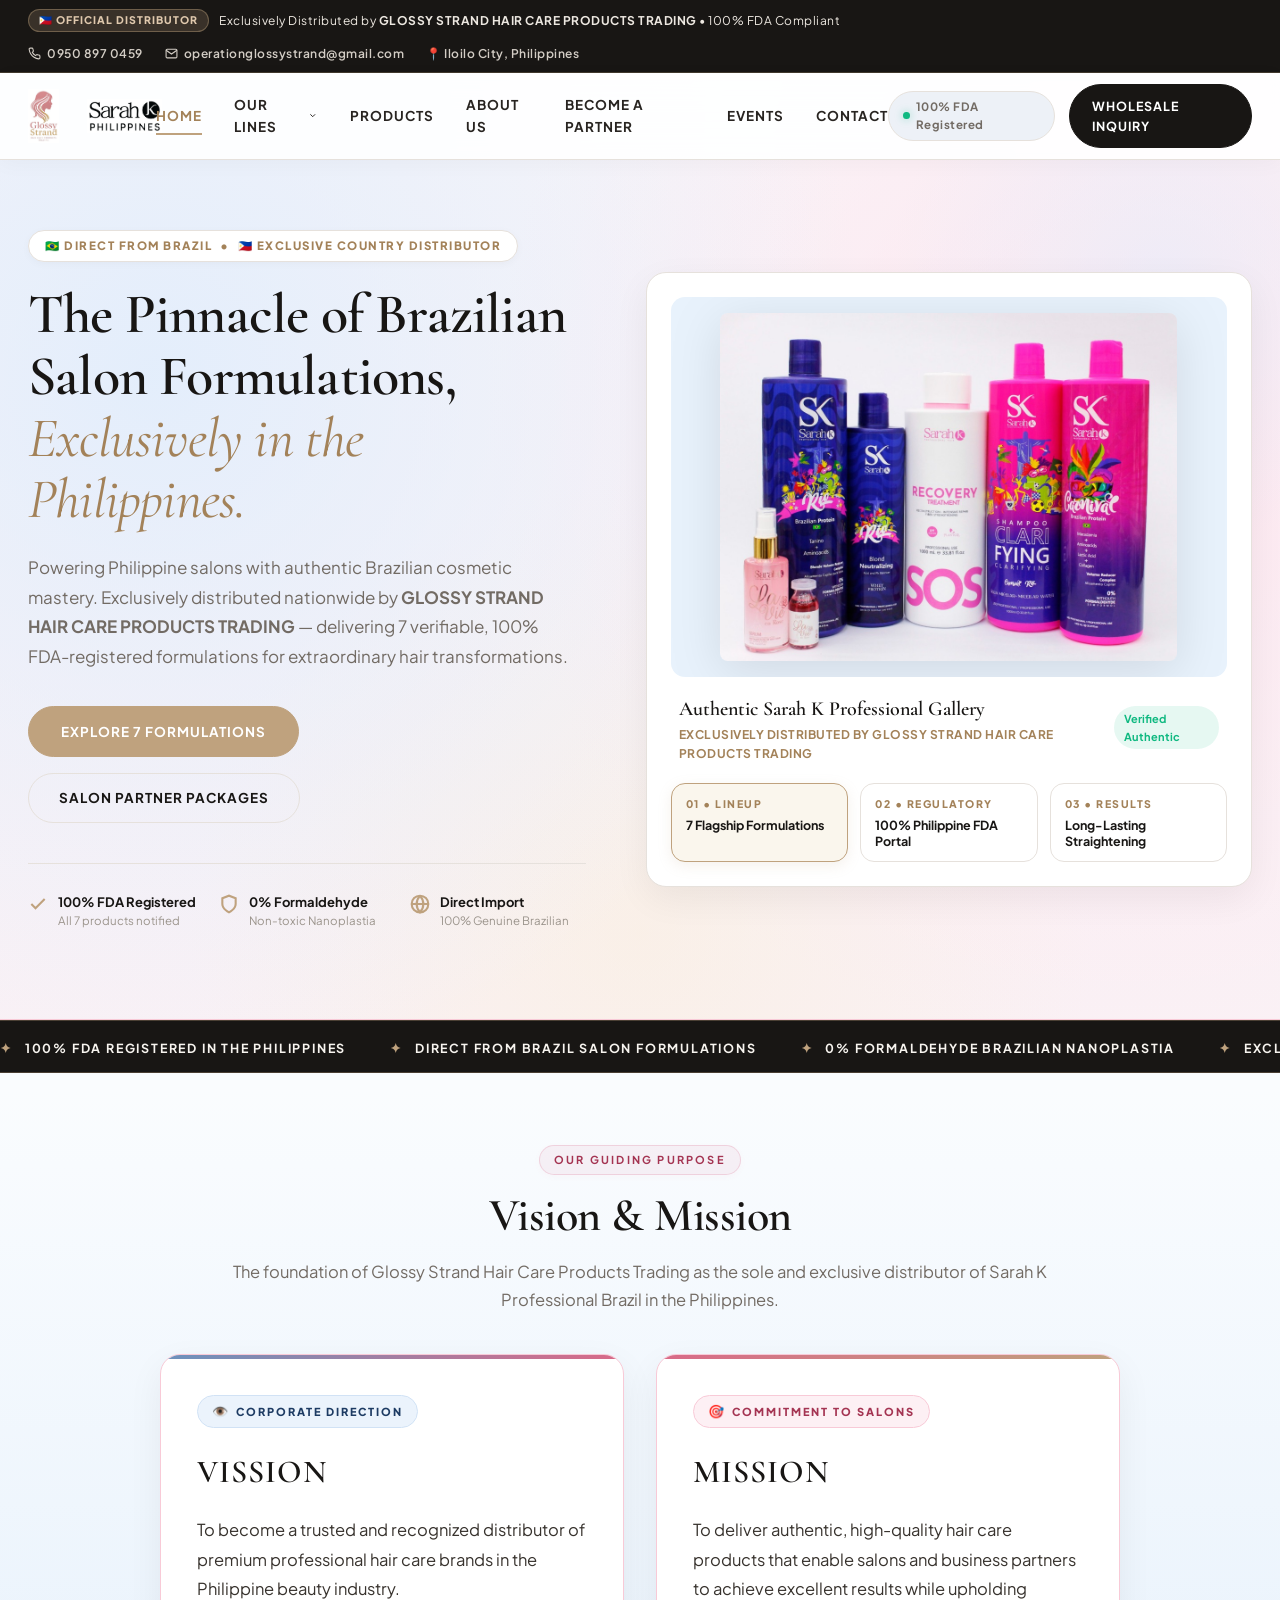
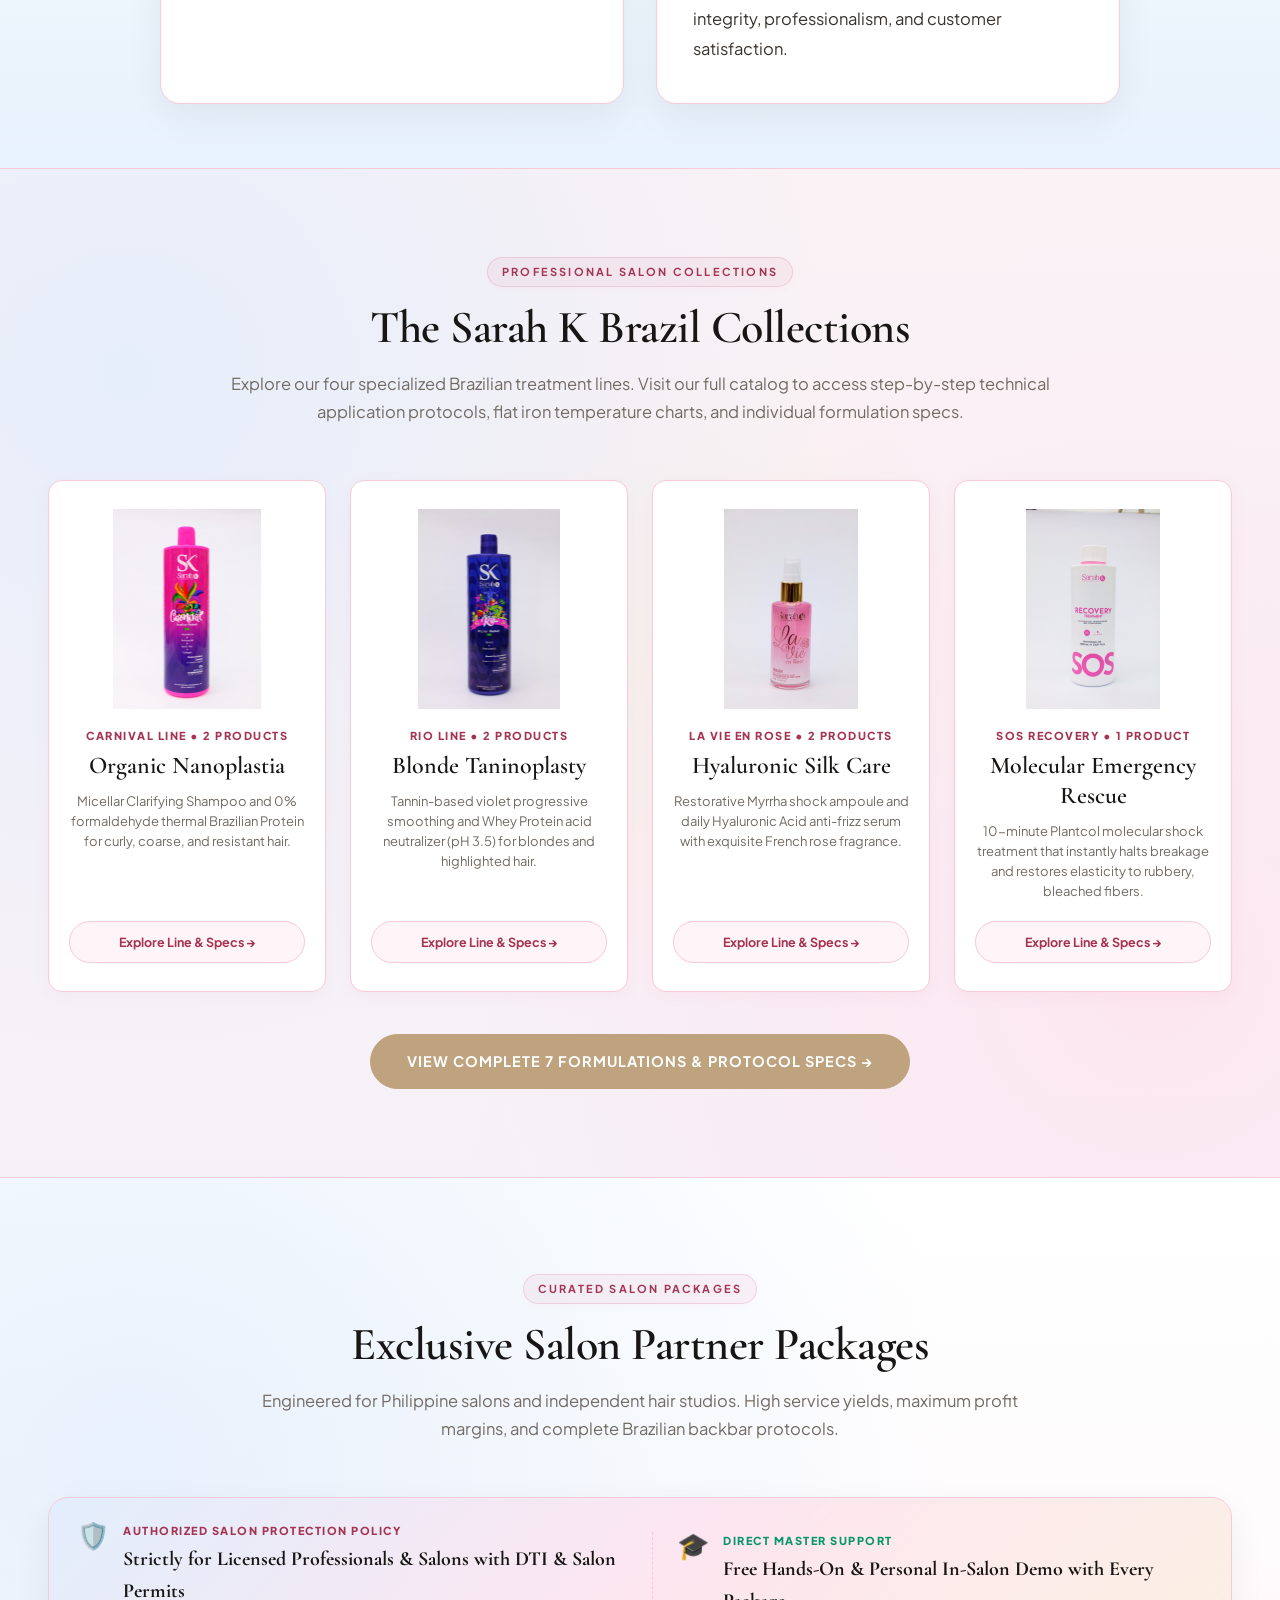
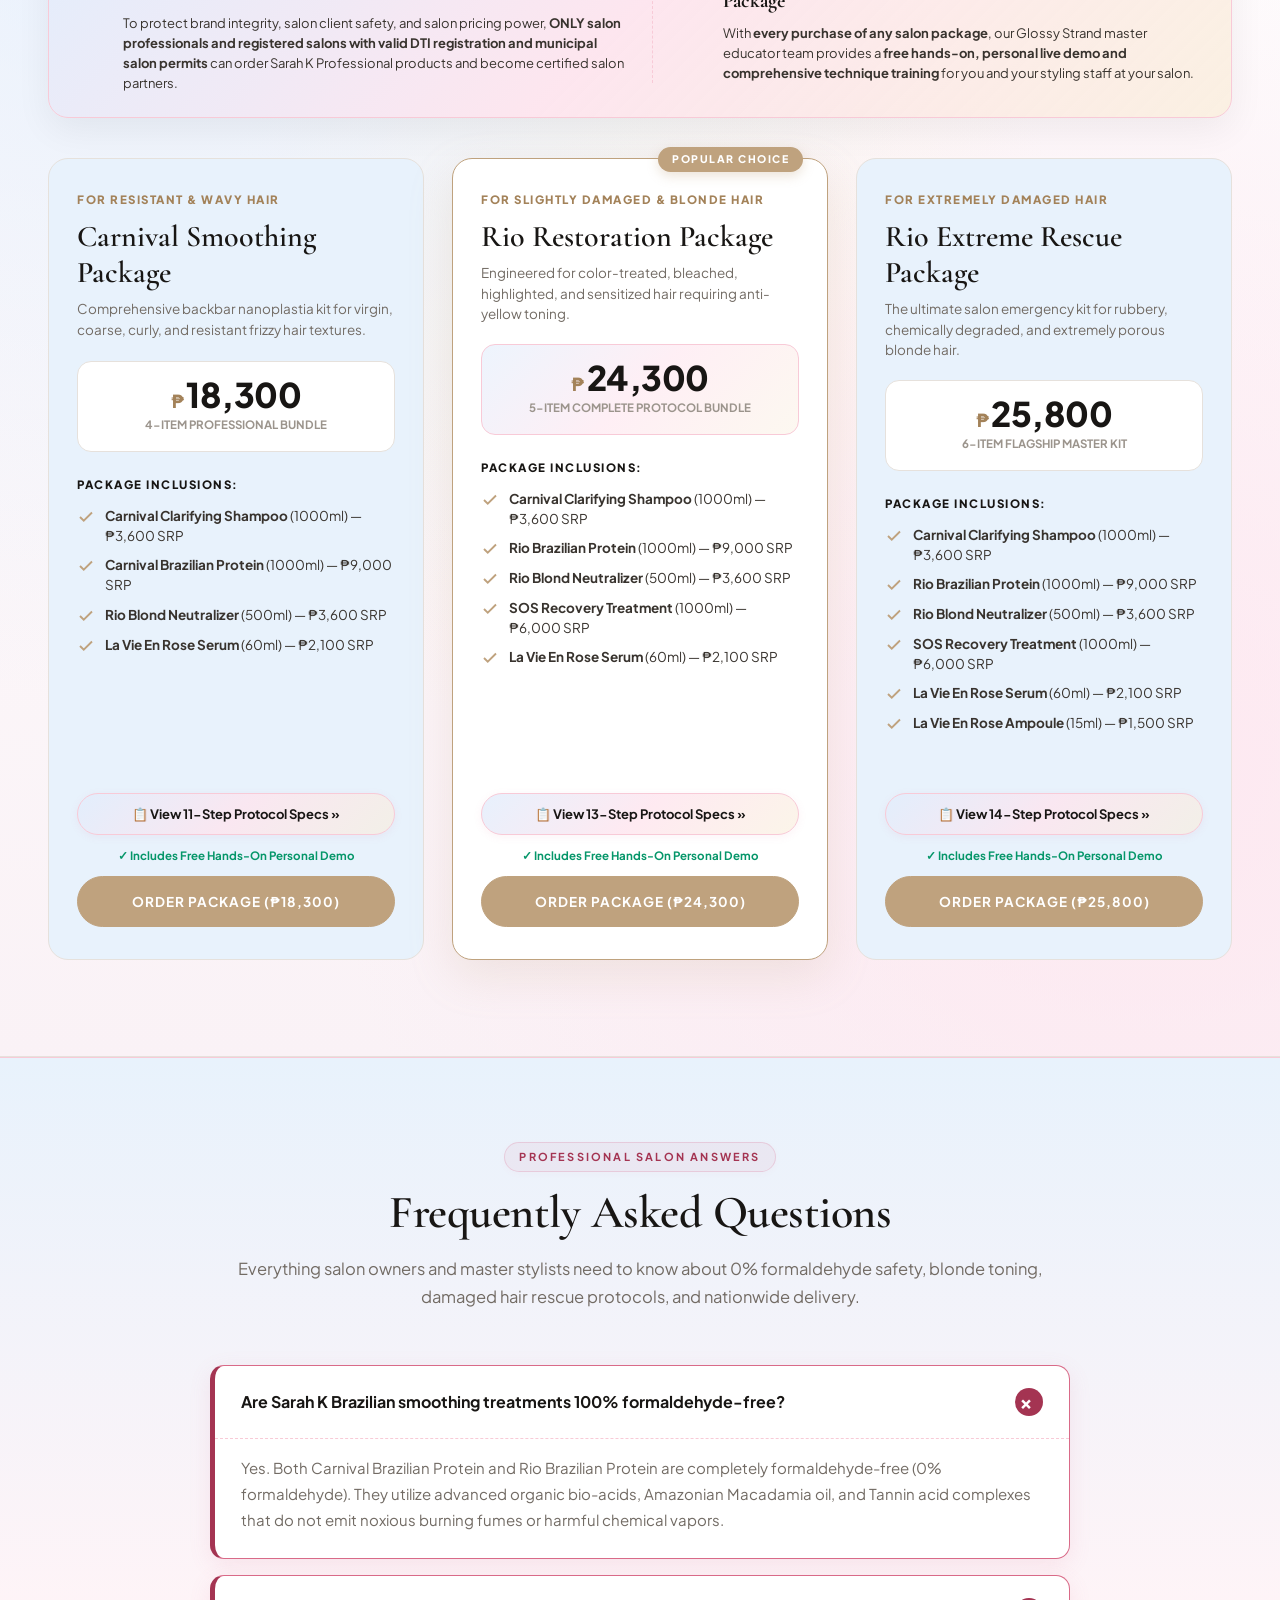
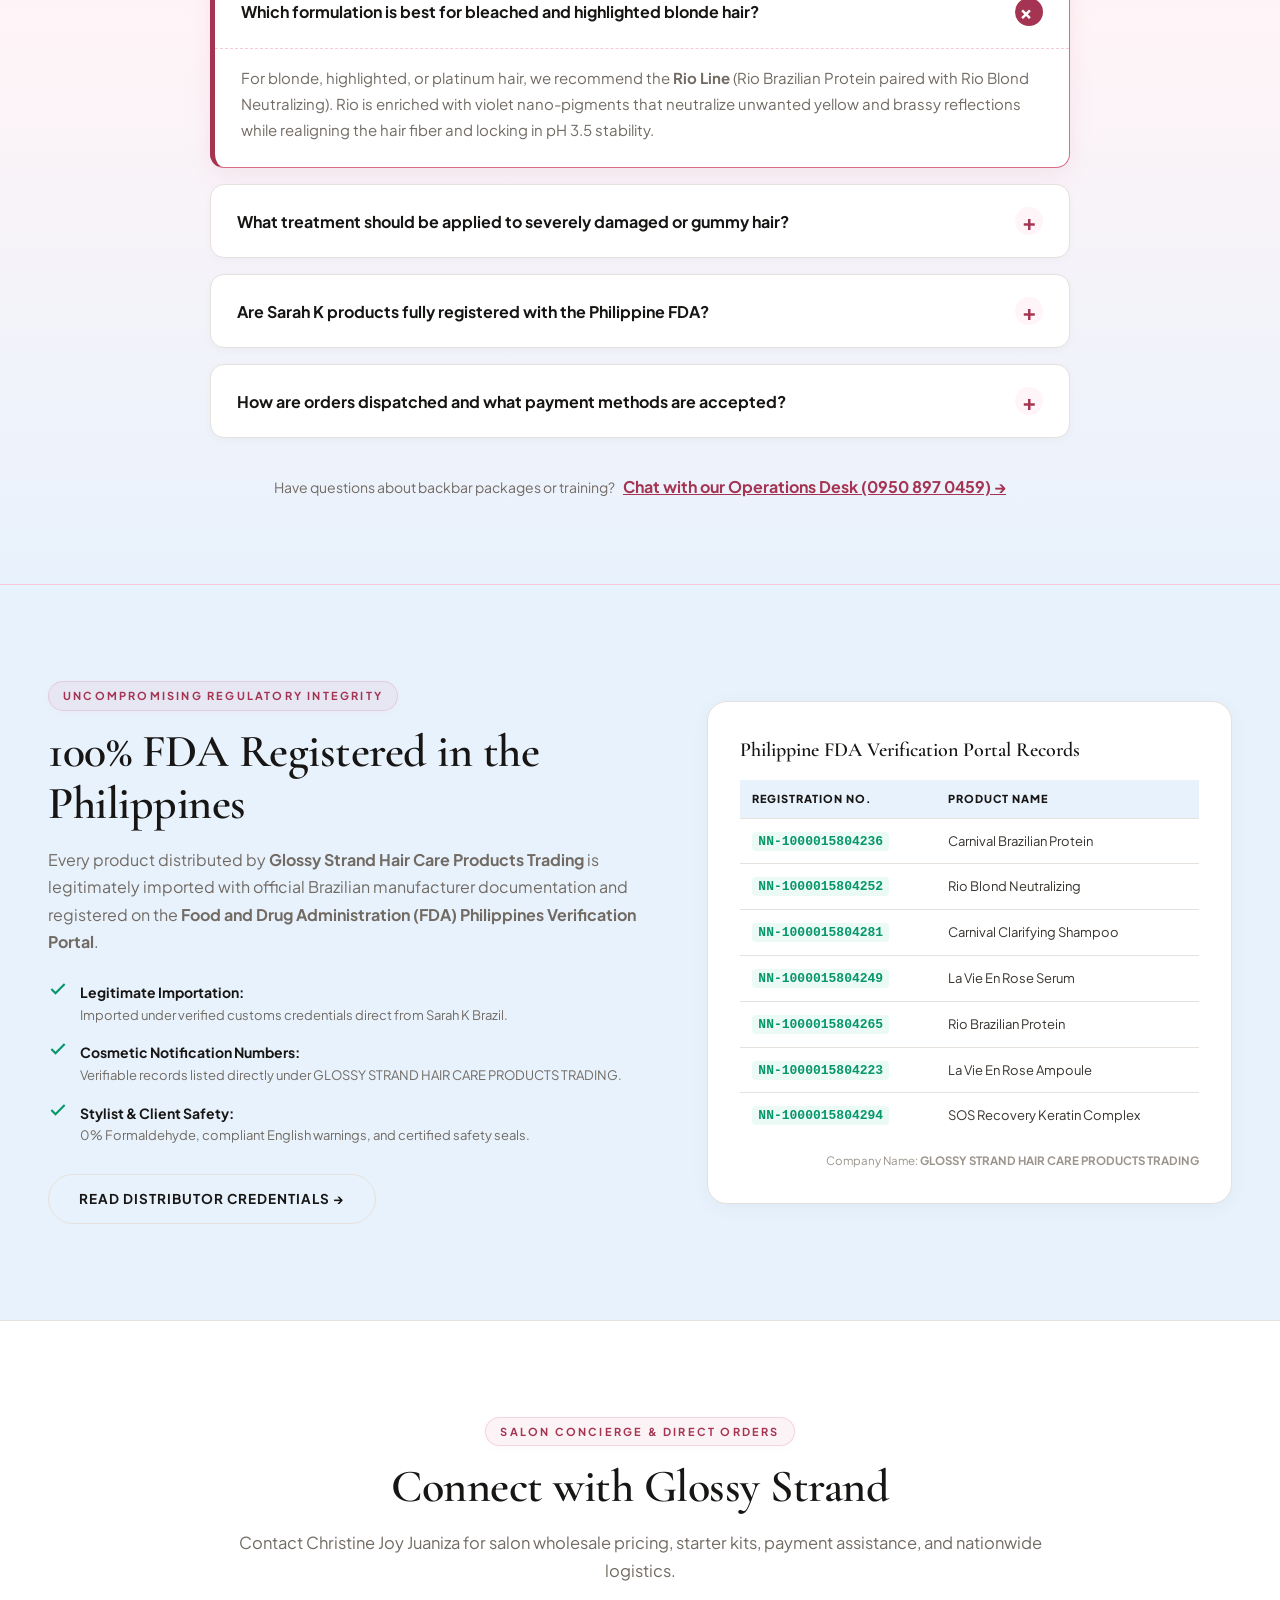
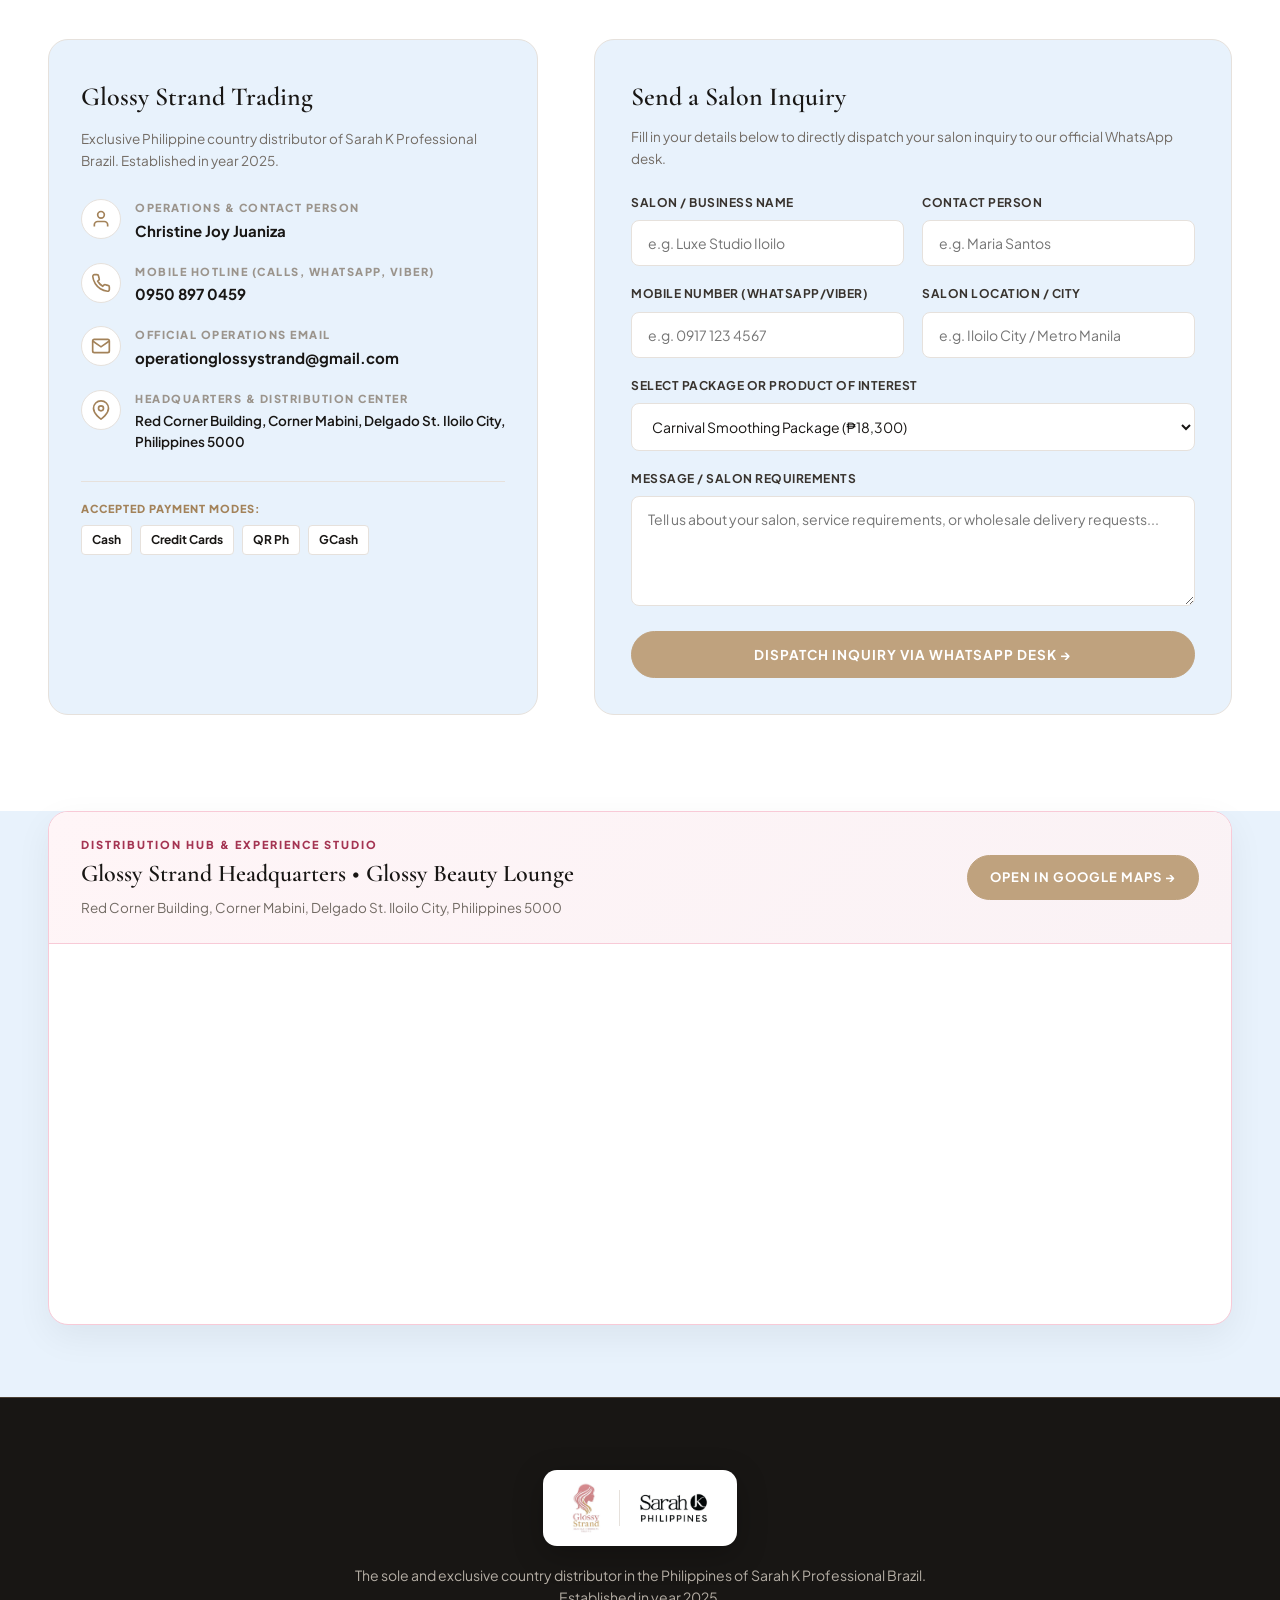
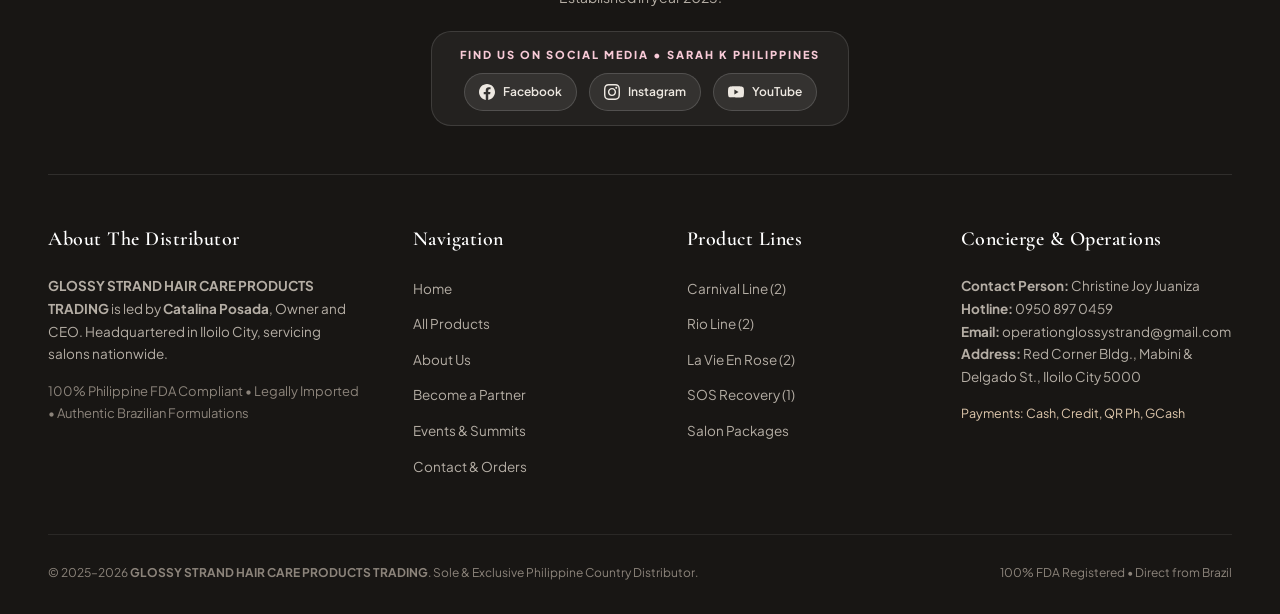
==== commit b75d2526: "fix: correct salon partner name to Juvy's Beauty Salon, update official social media links (FB, IG, " ====
--- a/index.html
+++ b/index.html
@@ -1,4 +1,4 @@
-<!DOCTYPE html>
+﻿<!DOCTYPE html>
 <html lang="en">
 <head>
   <meta charset="UTF-8">
@@ -935,22 +935,17 @@
           </span>
           <div class="footer-social-strip" style="margin-top: 0; justify-content: center;">
             <!-- Facebook -->
-            <a href="https://www.facebook.com" target="_blank" rel="noopener noreferrer" class="social-link-btn" title="Sarah K Philippines on Facebook">
+            <a href="https://www.facebook.com/profile.php?id=61581758398236" target="_blank" rel="noopener noreferrer" class="social-link-btn" title="Sarah K Philippines on Facebook">
               <svg width="16" height="16" viewBox="0 0 24 24" fill="currentColor"><path d="M24 12.073c0-6.627-5.373-12-12-12s-12 5.373-12 12c0 5.99 4.388 10.954 10.125 11.854v-8.385H7.078v-3.47h3.047V9.43c0-3.007 1.792-4.669 4.533-4.669 1.312 0 2.686.235 2.686.235v2.953H15.83c-1.491 0-1.956.925-1.956 1.874v2.25h3.328l-.532 3.47h-2.796v8.385C19.612 23.027 24 18.062 24 12.073z"/></svg>
               <span>Facebook</span>
             </a>
             <!-- Instagram -->
-            <a href="https://www.instagram.com" target="_blank" rel="noopener noreferrer" class="social-link-btn" title="Sarah K Philippines on Instagram">
+            <a href="https://www.instagram.com/sarahkphilippines?fbclid=IwY2xjawU65UVleHRuA2FlbQIxMABwZG9mAWJyaWQRMUJRVFRSWFpac2FPU1BMQlFzcnRjBmFwcF9pZBAyMjIwMzkxNzg4MjAwODkyAAEe5vXtWWcJIgJomjFCrQm7Yb75jj8c9anQjw2ZTh64PU2lzwPxkG2_J0LlUbA_aem_aOhjnL9BiqGngn_8jDa3_Q" target="_blank" rel="noopener noreferrer" class="social-link-btn" title="Sarah K Philippines on Instagram">
               <svg width="16" height="16" viewBox="0 0 24 24" fill="currentColor"><path d="M12 2.163c3.204 0 3.584.012 4.85.07 3.252.148 4.771 1.691 4.919 4.919.058 1.265.069 1.645.069 4.849 0 3.205-.012 3.584-.069 4.849-.149 3.225-1.664 4.771-4.919 4.919-1.266.058-1.644.07-4.85.07-3.204 0-3.584-.012-4.849-.07-3.26-.149-4.771-1.699-4.919-4.92-.058-1.265-.07-1.644-.07-4.849 0-3.204.013-3.583.07-4.849.149-3.227 1.664-4.771 4.919-4.919 1.266-.057 1.645-.069 4.849-.069zm0-2.163c-3.259 0-3.667.014-4.947.072-4.358.2-6.78 2.618-6.98 6.98-.059 1.281-.073 1.689-.073 4.948 0 3.259.014 3.668.072 4.948.2 4.358 2.618 6.78 6.98 6.98 1.281.058 1.689.072 4.948.072 3.259 0 3.668-.014 4.948-.072 4.354-.2 6.782-2.618 6.979-6.98.059-1.28.073-1.689.073-4.948 0-3.259-.014-3.667-.072-4.947-.196-4.354-2.617-6.78-6.979-6.98-1.281-.059-1.69-.073-4.949-.073zm0 5.838c-3.403 0-6.162 2.759-6.162 6.162s2.759 6.163 6.162 6.163 6.162-2.759 6.162-6.163c0-3.403-2.759-6.162-6.162-6.162zm0 10.162c-2.209 0-4-1.79-4-4 0-2.209 1.791-4 4-4s4 1.791 4 4c0 2.21-1.791 4-4 4zm6.406-11.845c-.796 0-1.441.645-1.441 1.44s.645 1.44 1.441 1.44c.795 0 1.439-.645 1.439-1.44s-.644-1.44-1.439-1.44z"/></svg>
               <span>Instagram</span>
             </a>
-            <!-- TikTok -->
-            <a href="https://www.tiktok.com" target="_blank" rel="noopener noreferrer" class="social-link-btn" title="Sarah K Philippines on TikTok">
-              <svg width="16" height="16" viewBox="0 0 24 24" fill="currentColor"><path d="M12.525.02c1.31-.02 2.61-.01 3.91-.02.08 1.53.63 3.09 1.75 4.17 1.12 1.11 2.7 1.62 4.24 1.79v4.03c-1.44-.05-2.89-.35-4.2-.97-.57-.26-1.1-.59-1.62-.93-.01 2.92.01 5.84-.02 8.75-.08 1.4-.54 2.79-1.35 3.94-1.31 1.92-3.58 3.17-5.91 3.21-1.43.08-2.86-.31-4.08-1.03-2.02-1.19-3.44-3.37-3.65-5.71-.02-.5-.03-1-.01-1.49.18-1.9 1.12-3.72 2.58-4.96 1.66-1.44 3.98-2.13 6.15-1.72.02 1.48-.04 2.96-.04 4.44-.99-.32-2.15-.23-3.02.37-.63.41-1.11 1.04-1.36 1.75-.21.51-.24 1.07-.14 1.61.24 1.64 1.82 3.02 3.5 2.87 1.12-.01 2.19-.66 2.77-1.61.19-.33.4-.67.41-1.06.1-1.79.06-3.57.07-5.36.01-4.03-.01-8.05.02-12.07z"/></svg>
-              <span>TikTok</span>
-            </a>
             <!-- YouTube -->
-            <a href="https://www.youtube.com" target="_blank" rel="noopener noreferrer" class="social-link-btn" title="Sarah K Philippines on YouTube">
+            <a href="https://www.youtube.com/@SarahKPhilippines" target="_blank" rel="noopener noreferrer" class="social-link-btn" title="Sarah K Philippines on YouTube">
               <svg width="16" height="16" viewBox="0 0 24 24" fill="currentColor"><path d="M23.498 6.186a3.016 3.016 0 0 0-2.122-2.136C19.505 3.545 12 3.545 12 3.545s-7.505 0-9.377.505A3.017 3.017 0 0 0 .502 6.186C0 8.07 0 12 0 12s0 3.93.502 5.814a3.016 3.016 0 0 0 2.122 2.136c1.871.505 9.376.505 9.376.505s7.505 0 9.377-.505a3.015 3.015 0 0 0 2.122-2.136C24 15.93 24 12 24 12s0-3.93-.502-5.814zM9.545 15.568V8.432L15.818 12l-6.273 3.568z"/></svg>
               <span>YouTube</span>
             </a>
--- a/assets/css/style.css
+++ b/assets/css/style.css
@@ -14,7 +14,7 @@
   --font-editorial-italic: 'Playfair Display', Georgia, serif;
 
   /* Neutral Luxury Canvas with Soft Pastel Blue, Pastel Pink & Pastel Gold Glow */
-  --color-canvas: #F6F3F7;
+  --color-canvas: #E8F2FC;
   --color-canvas-subtle: #EDF1F7;
   --color-white: #FFFFFF;
   --color-noir: #181614;
@@ -96,13 +96,13 @@
 body {
   font-family: var(--font-sans);
   color: var(--color-noir);
-  background-color: #F8F5F8;
+  background-color: #E8F2FC;
   background-image: 
-    radial-gradient(circle at 8% 12%, rgba(225, 237, 252, 0.85) 0%, transparent 45%),
-    radial-gradient(circle at 92% 18%, rgba(254, 228, 238, 0.8) 0%, transparent 48%),
-    radial-gradient(circle at 85% 80%, rgba(249, 238, 218, 0.55) 0%, transparent 42%),
-    radial-gradient(circle at 15% 85%, rgba(228, 240, 254, 0.7) 0%, transparent 45%),
-    radial-gradient(circle at 50% 50%, rgba(253, 236, 244, 0.5) 0%, transparent 50%);
+    radial-gradient(circle at 8% 12%, rgba(210, 230, 252, 0.95) 0%, transparent 45%),
+    radial-gradient(circle at 92% 18%, rgba(254, 228, 238, 0.45) 0%, transparent 48%),
+    radial-gradient(circle at 85% 80%, rgba(249, 238, 218, 0.35) 0%, transparent 42%),
+    radial-gradient(circle at 15% 85%, rgba(200, 225, 252, 0.85) 0%, transparent 45%),
+    radial-gradient(circle at 50% 50%, rgba(225, 240, 255, 0.6) 0%, transparent 50%);
   background-attachment: fixed;
   line-height: 1.6;
   -webkit-font-smoothing: antialiased;
@@ -2398,7 +2398,7 @@
 
 .official-partners-grid {
   display: grid;
-  grid-template-columns: repeat(2, 1fr);
+  grid-template-columns: repeat(3, 1fr);
   gap: 32px;
 }
 
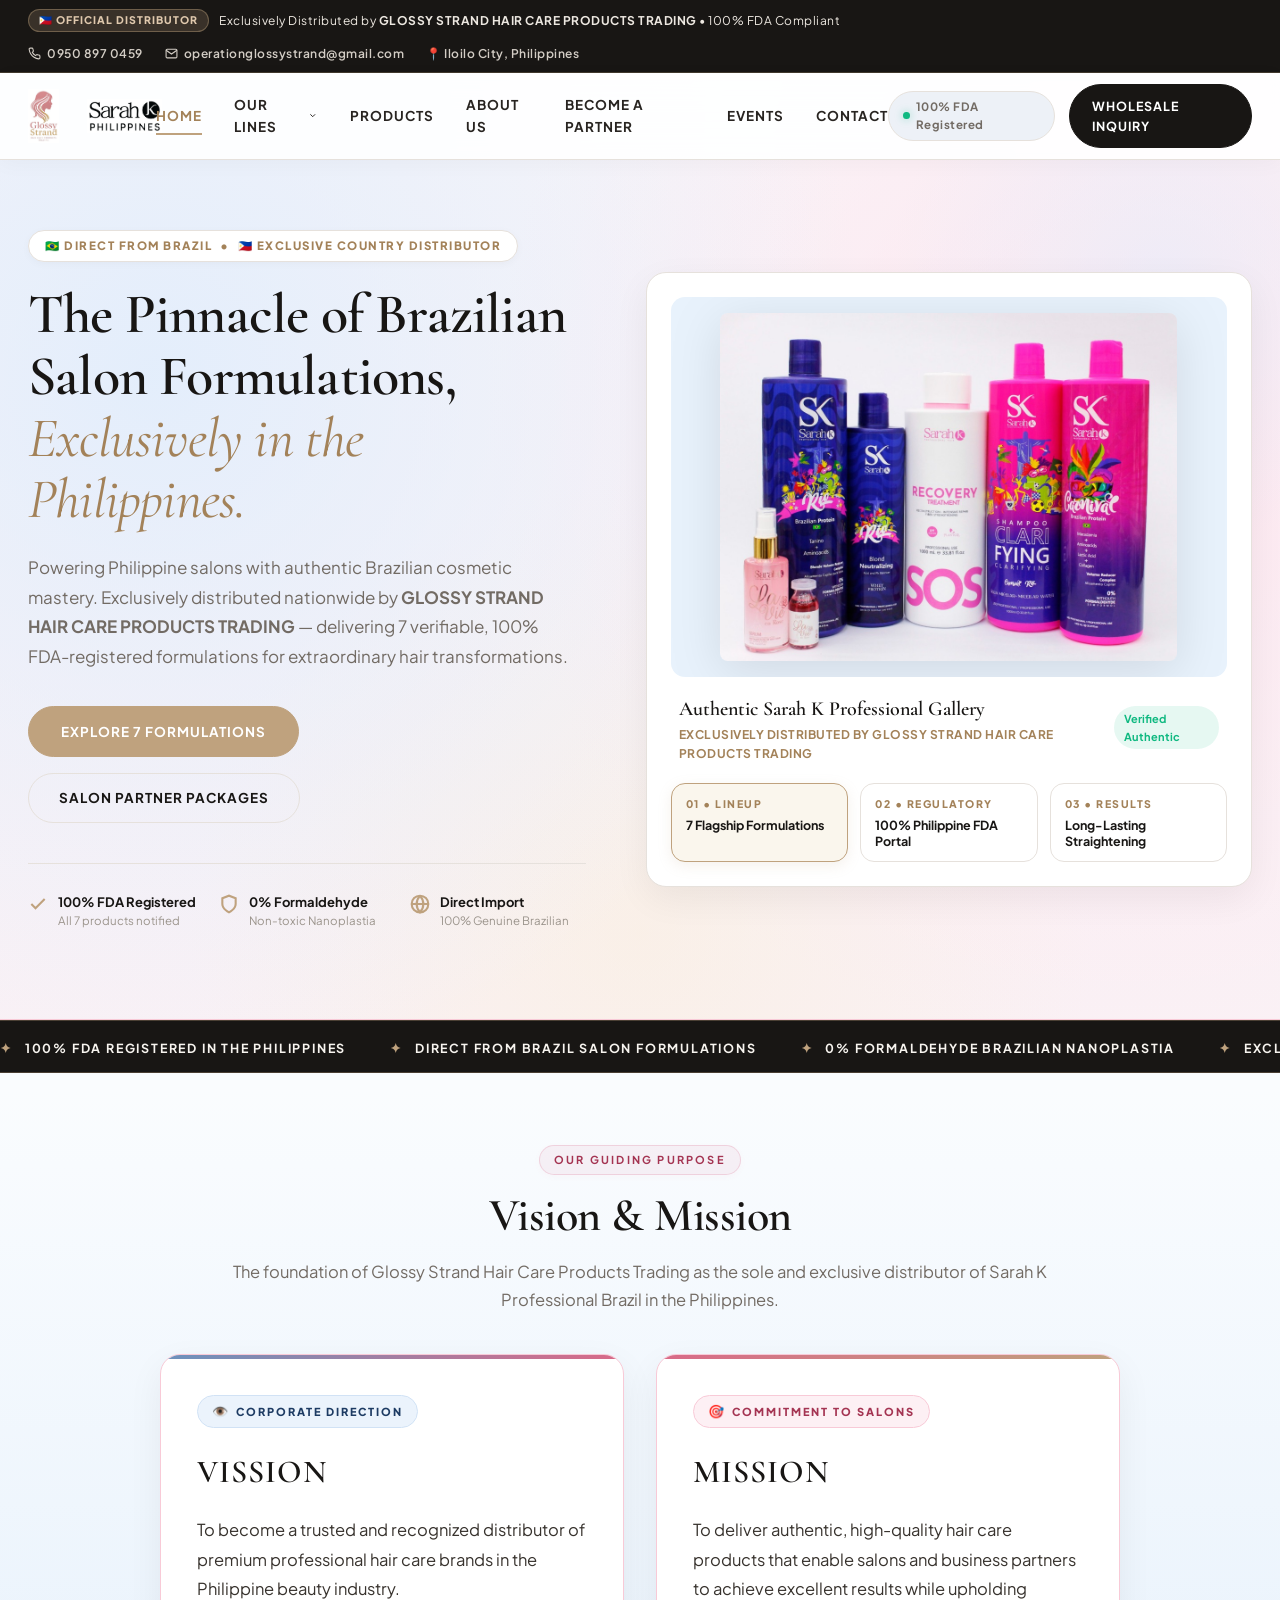
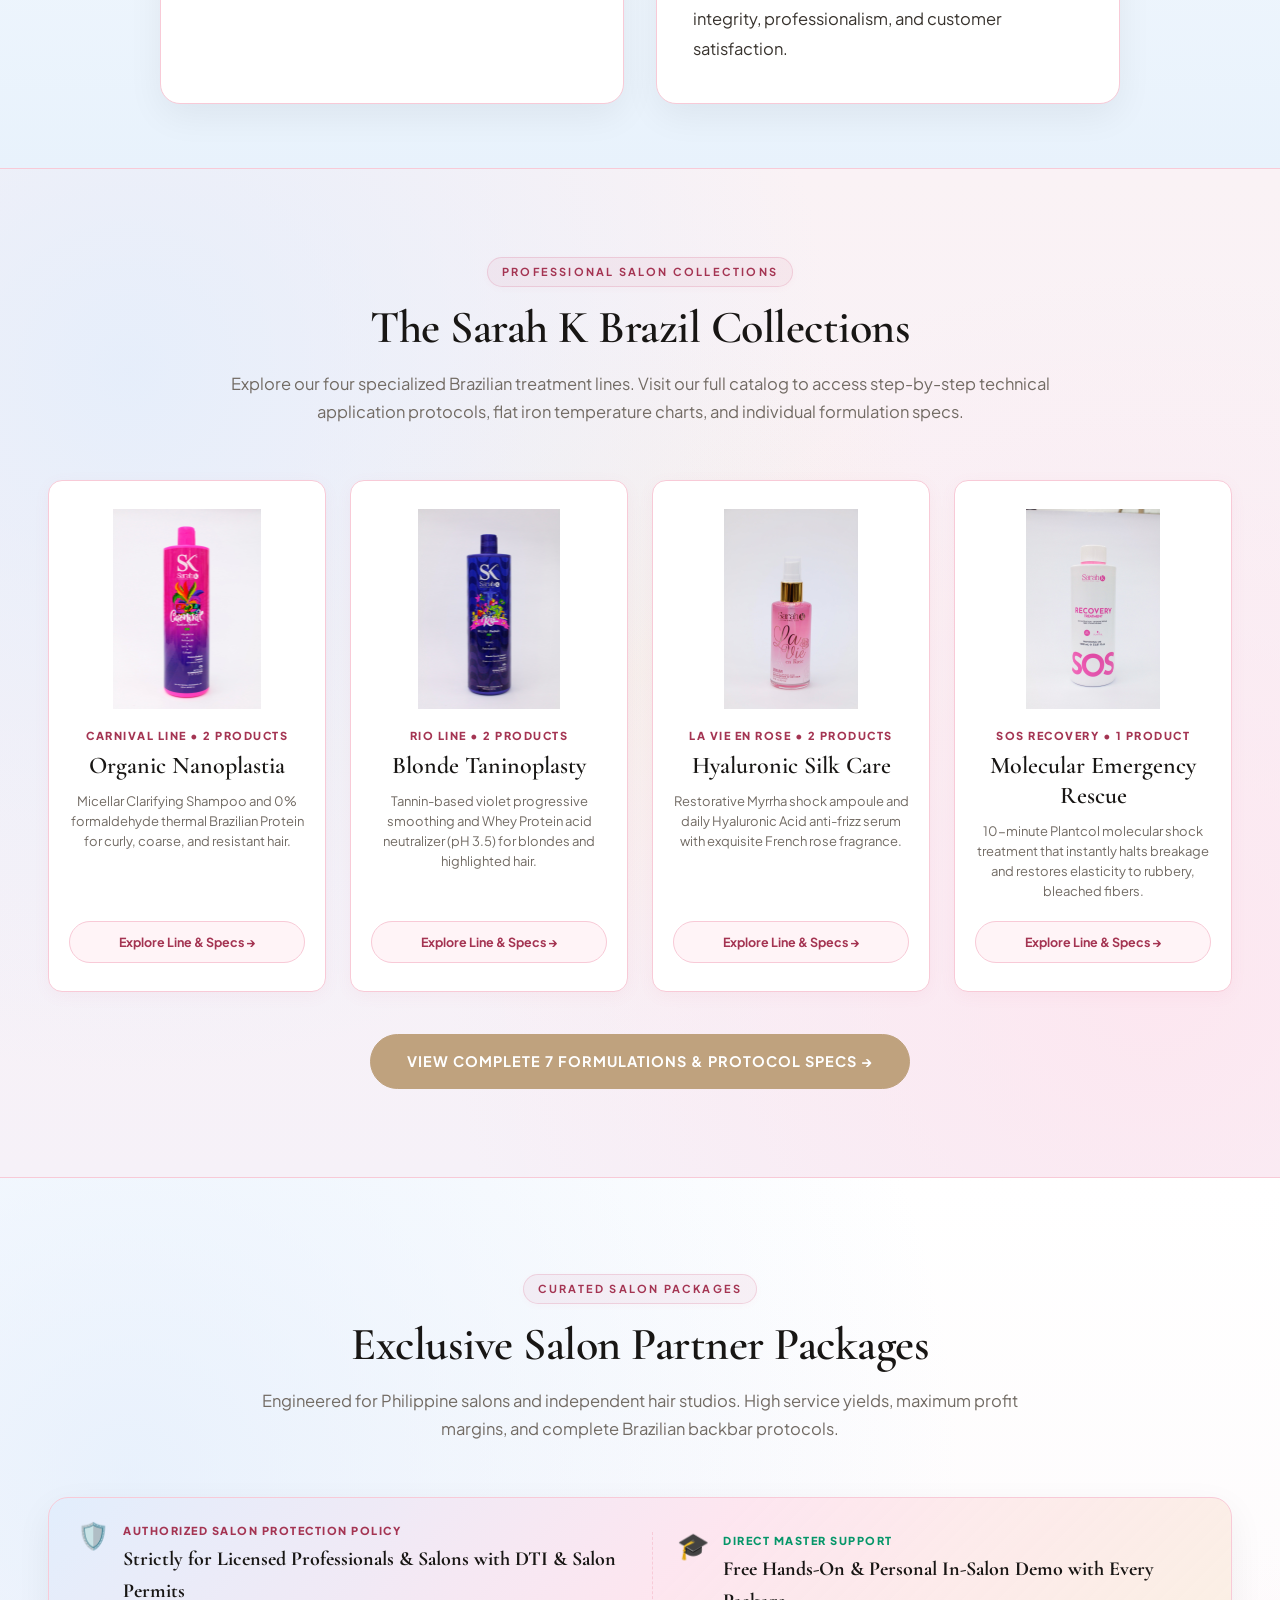
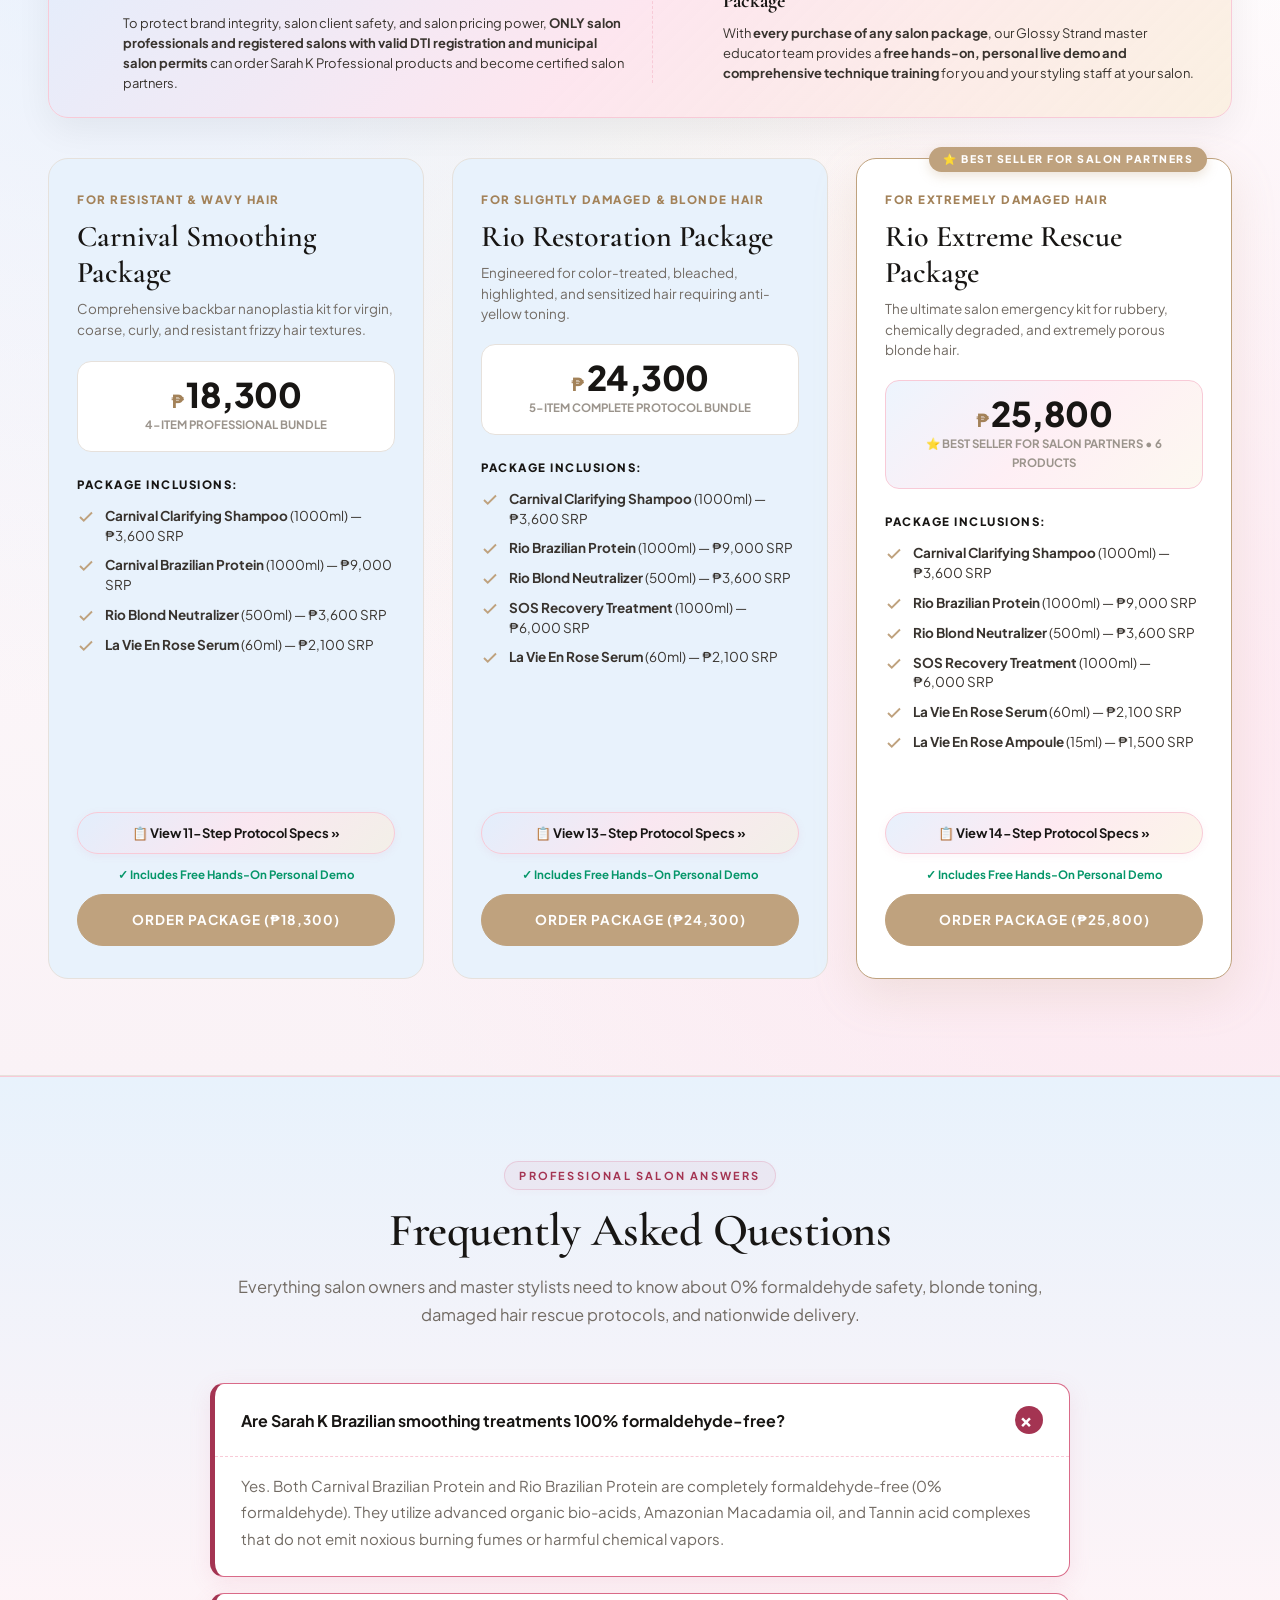
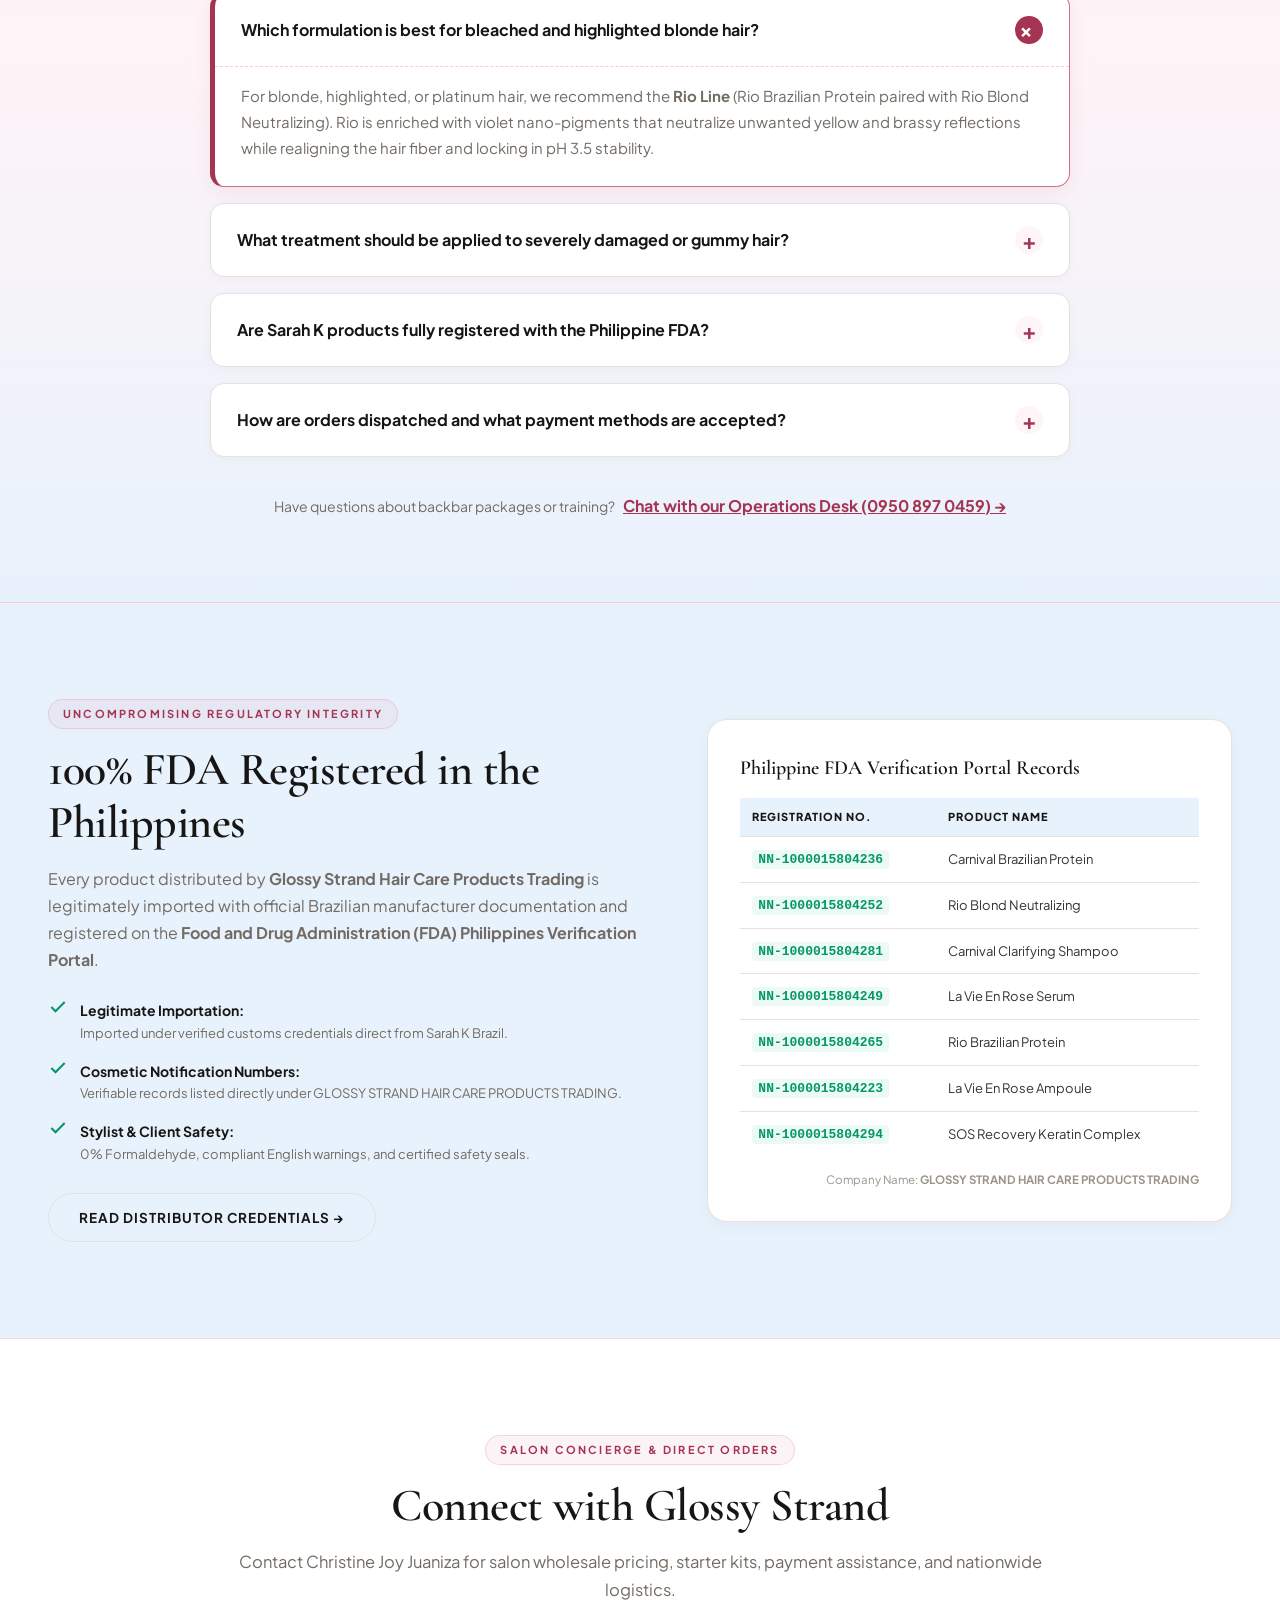
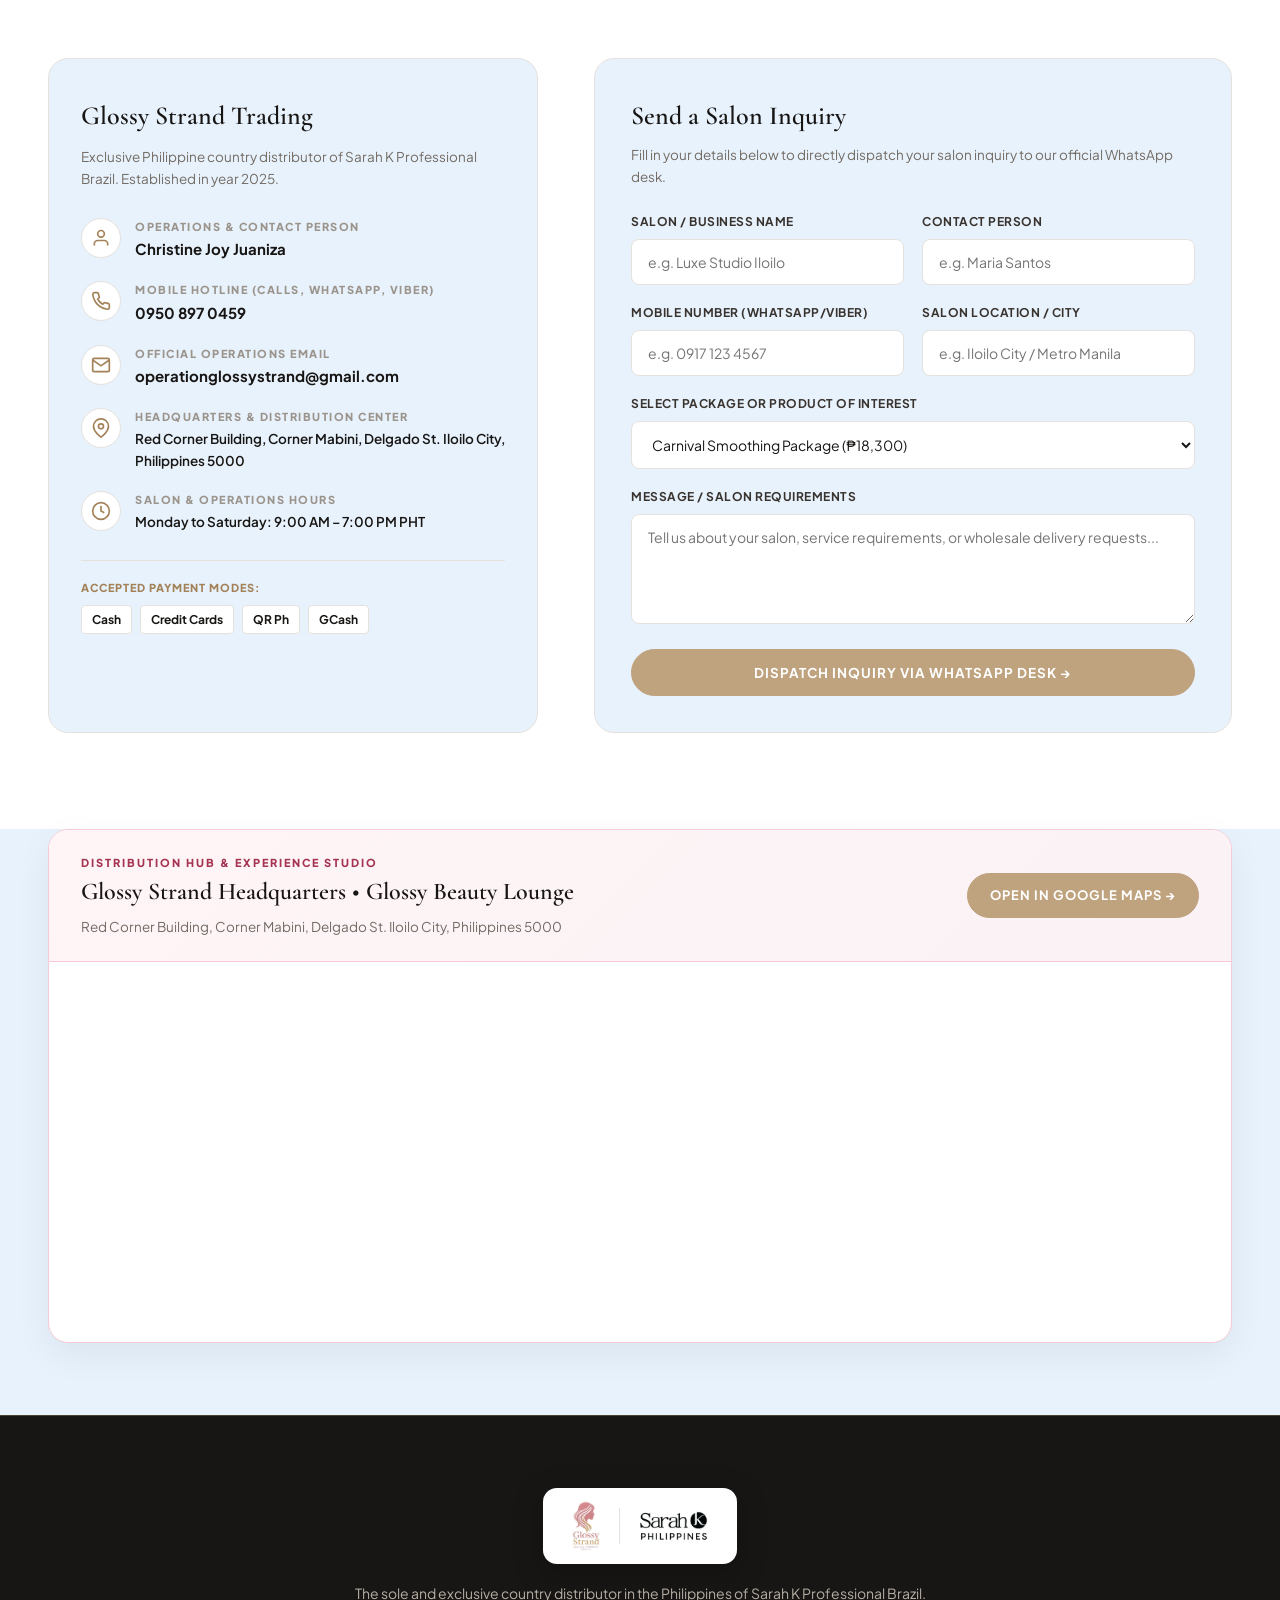
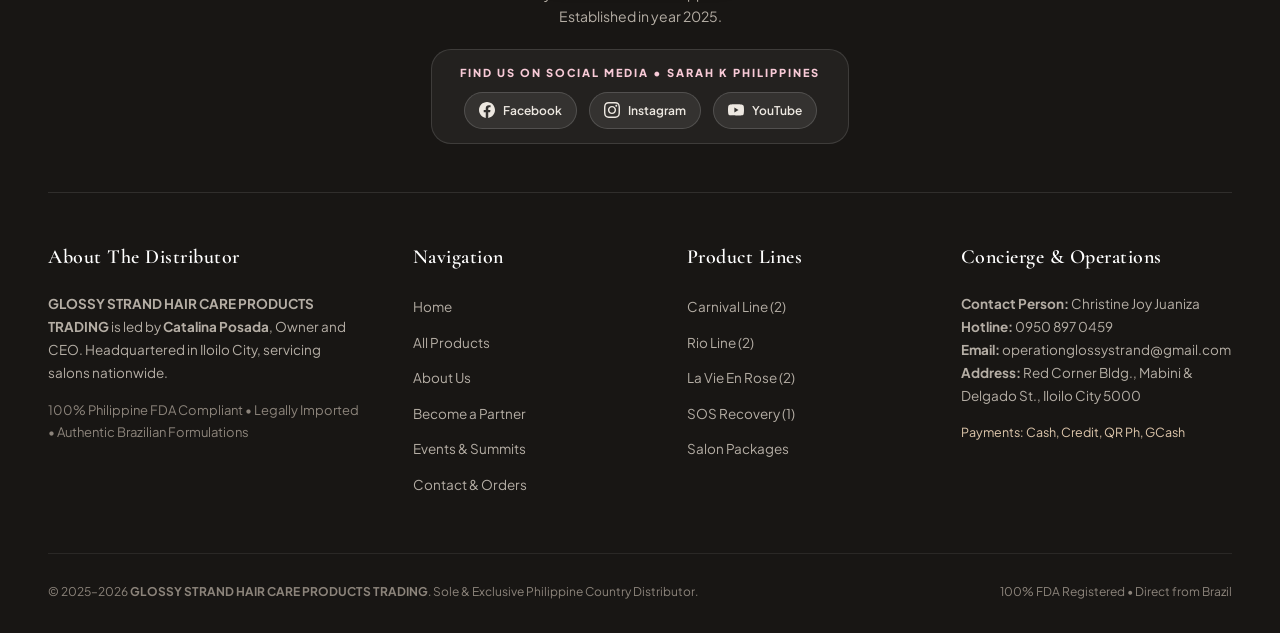
==== commit 0e3621a9: "feat: make Rio Package Extreme best seller for salon partners and update salon hours to 9:00 AM - 7:" ====
--- a/index.html
+++ b/index.html
@@ -1,4 +1,4 @@
-﻿<!DOCTYPE html>
+<!DOCTYPE html>
 <html lang="en">
 <head>
   <meta charset="UTF-8">
@@ -456,9 +456,8 @@
             </div>
           </div>
 
-          <!-- Package 2: Rio Standard (Featured) -->
-          <div class="luxury-pkg-card featured">
-            <div class="pkg-ribbon">POPULAR CHOICE</div>
+          <!-- Package 2: Rio Standard -->
+          <div class="luxury-pkg-card">
             <span class="pkg-target-badge">FOR SLIGHTLY DAMAGED &amp; BLONDE HAIR</span>
             <h3 class="pkg-title">Rio Restoration Package</h3>
             <p class="pkg-summary">Engineered for color-treated, bleached, highlighted, and sensitized hair requiring anti-yellow toning.</p>
@@ -508,15 +507,16 @@
             </div>
           </div>
 
-          <!-- Package 3: Rio Extreme -->
-          <div class="luxury-pkg-card">
+          <!-- Package 3: Rio Extreme (Best Seller) -->
+          <div class="luxury-pkg-card featured">
+            <div class="pkg-ribbon">⭐ BEST SELLER FOR SALON PARTNERS</div>
             <span class="pkg-target-badge">FOR EXTREMELY DAMAGED HAIR</span>
             <h3 class="pkg-title">Rio Extreme Rescue Package</h3>
             <p class="pkg-summary">The ultimate salon emergency kit for rubbery, chemically degraded, and extremely porous blonde hair.</p>
 
             <div class="pkg-price-banner">
               <div class="pkg-price-amount"><span>₱</span>25,800</div>
-              <div class="pkg-price-caption">6-Item Flagship Master Kit</div>
+              <div class="pkg-price-caption">⭐ Best Seller for Salon Partners • 6 Products</div>
             </div>
 
             <div class="pkg-includes-heading">Package Inclusions:</div>
@@ -804,6 +804,16 @@
                 <span class="val" style="font-size: 13.5px; font-weight: 600;">Red Corner Building, Corner Mabini, Delgado St. Iloilo City, Philippines 5000</span>
               </div>
             </div>
+
+            <div class="concierge-item">
+              <div class="concierge-icon">
+                <svg width="20" height="20" viewBox="0 0 24 24" fill="none" stroke="currentColor" stroke-width="2"><circle cx="12" cy="12" r="10"></circle><polyline points="12 6 12 12 16 14"></polyline></svg>
+              </div>
+              <div class="concierge-meta">
+                <span class="lbl">Salon &amp; Operations Hours</span>
+                <span class="val" style="font-size: 13.5px; font-weight: 600;">Monday to Saturday: 9:00 AM – 7:00 PM PHT</span>
+              </div>
+            </div>
           </div>
 
           <div style="padding-top: 18px; border-top: 1px solid var(--color-border-light);">
@@ -856,7 +866,7 @@
               <select id="inqLineInterest" class="luxury-select">
                 <option value="Carnival Package (₱18,300)">Carnival Smoothing Package (₱18,300)</option>
                 <option value="Rio Package - Damaged Hair (₱24,300)">Rio Package for Slightly Damaged Hair (₱24,300)</option>
-                <option value="Rio Package - Extremely Damaged (₱25,800)">Rio Package for Extremely Damaged Hair (₱25,800)</option>
+                <option value="Rio Package Extreme (₱25,800)">Rio Package Extreme (₱25,800) — ⭐ Best Seller for Salon Partners</option>
                 <option value="Carnival Brazilian Protein (₱9,000)">Carnival Brazilian Protein 1000ml (₱9,000)</option>
                 <option value="Rio Brazilian Protein (₱9,000)">Rio Brazilian Protein 1000ml (₱9,000)</option>
                 <option value="SOS Recovery Treatment (₱6,000)">SOS Recovery Treatment 1000ml (₱6,000)</option>
